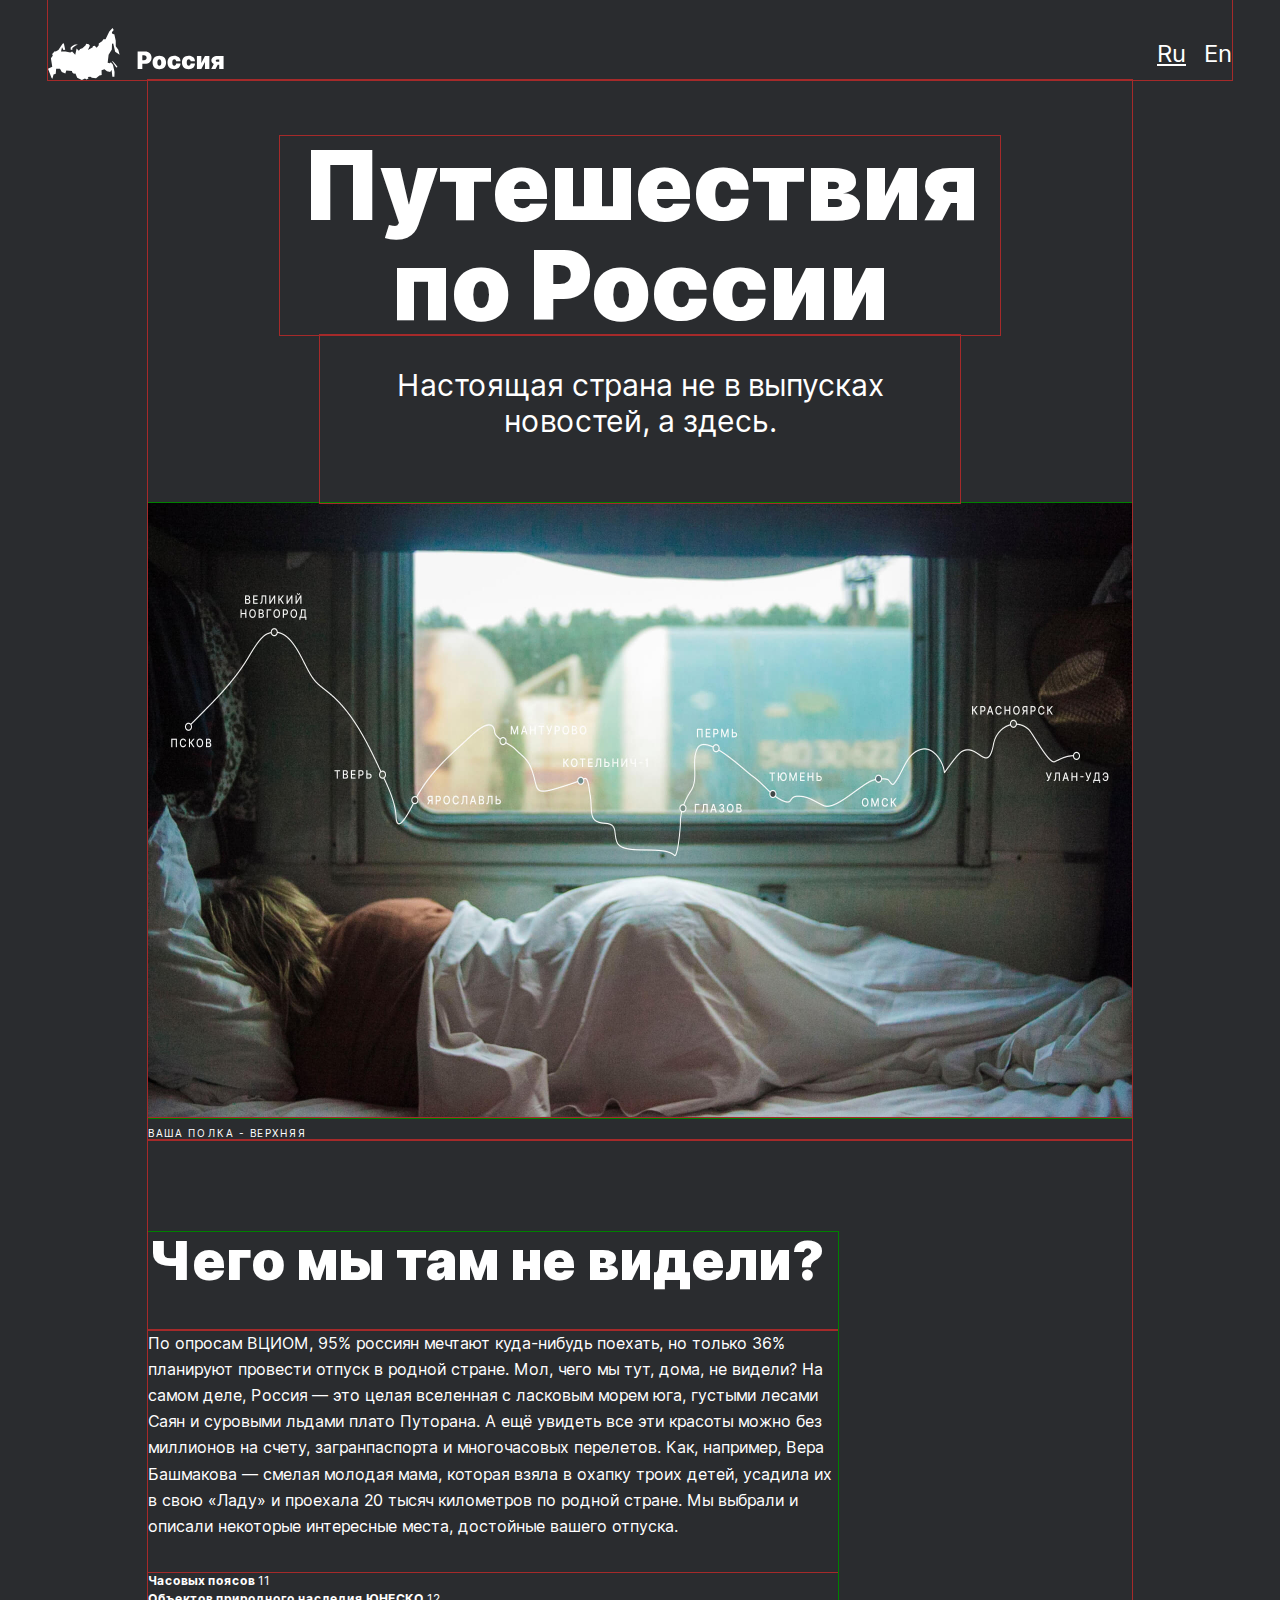
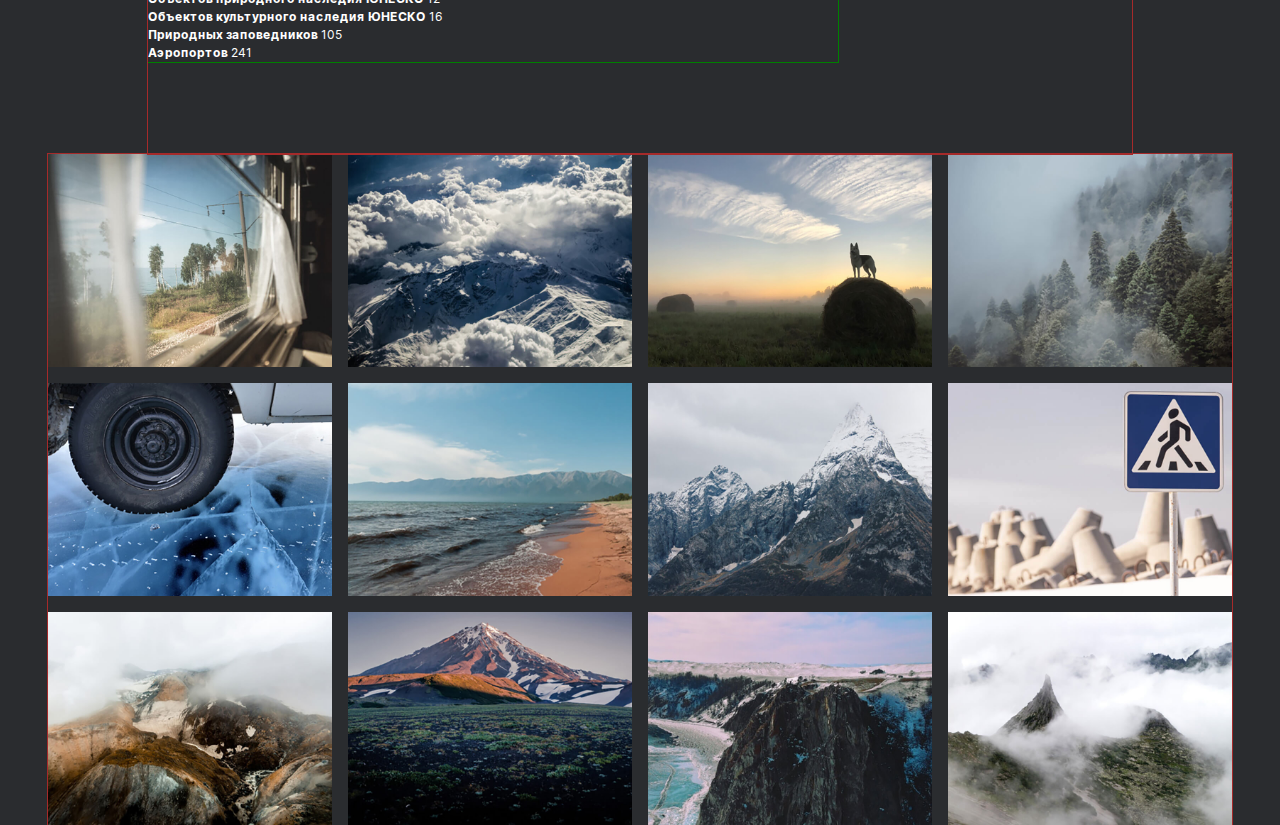
==== index.html @ 8eee9472 "Осталось place, собаки и футер" ====
<!DOCTYPE html>
<html lang="ru">
<head>
  <meta charset="UTF-8">
  <link rel="stylesheet" href="./pages/index.css">
  <meta name="viewport" content="width=device-width, initial-scale=1.0">
  <meta name="description" content="Проект третьего спринта ЯП">
  <meta name="keywords" content="html, css">
  <meta name="author" content="Alexander Bulatov">
  <title>Путешествия по России</title>
</head>
<body>
  <div class="page">

    <header class="header">
      <img src="./images/header-logo.svg" alt="Логотип заголовка в виде контура Российской Федерации" class="header__logo">
      <a href="#" class="header__lang-link">Ru</a>
      <a href="#" class="header__lang-link">En</a>
    </header>

    <main class="content">

      <section class="lead">
        <p class="lead__title">Путешествия по&nbsp;России</p>
        <p class="lead__subtitle">Настоящая&nbsp;страна&nbsp;не&nbsp;в&nbsp;выпусках новостей,&nbsp;а&nbsp;здесь.</p>
        <figure class="lead__figure">
          <img src="./images/lead-polka.jpg" alt="Фотография интерьера нижнего бокового места плацкартного вагона" class="lead__image">
          <figcaption>
            <p class="lead__caption">Ваша полка - верхняя</p>
          </figcaption>
        </figure>
      </section>

      <section class="intro">
        <article class="intro__article">
          <h2 class="intro__article-title">Чего мы там не&nbsp;видели?</h2>
          <p class="intro__article-text">По опросам ВЦИОМ, 95% россиян мечтают куда-нибудь поехать, но только 36% планируют провести отпуск в родной стране. Мол, чего мы тут, дома, не видели? На самом деле, Россия — это целая вселенная с ласковым морем юга, густыми лесами Саян и суровыми льдами плато Путорана. А ещё увидеть все эти красоты можно без миллионов на счету, загранпаспорта и многочасовых перелетов. Как, например, Вера Башмакова — смелая молодая мама, которая взяла в охапку троих детей, усадила их в свою «Ладу» и проехала 20 тысяч километров по родной стране. Мы выбрали и описали некоторые интересные места, достойные вашего отпуска.</p>
          <ul class="intro__list">
            <li class="intro__list-item">Часовых поясов <span class="intro__list-item intro__list-item_number">11</span></li>
            <li class="intro__list-item">Объектов природного наследия ЮНЕСКО <span class="intro__list-item intro__list-item_number">12</span></li>
            <li class="intro__list-item">Объектов культурного наследия ЮНЕСКО <span class="intro__list-item intro__list-item_number">16</span></li>
            <li class="intro__list-item">Природных заповедников <span class="intro__list-item intro__list-item_number">105</span></li>
            <li class="intro__list-item">Аэропортов <span class="intro__list-item intro__list-item_number">241</span></li>
          </ul>
        </article>
      </section>

      <section class="photo-grid">
        <ul class="galery">
          <li class="galery__item"><img src="./images/photo-grid-train.jpg" alt="вид из окна поезда" class="galery__item-img"></li>
          <li class="galery__item"><img src="./images/photo-grid-atharva-tulsi.jpg" alt="гора в облаках" class="galery__item-img"></li>
          <li class="galery__item"><img src="./images/photo-grid-tuman.jpg" alt="волк на стоге сена" class="galery__item-img"></li>
          <li class="galery__item"><img src="./images/photo-grid-sochi.jpg" alt="лесной склон в тумане" class="galery__item-img"></li>
          <li class="galery__item"><img src="./images/photo-grid-arisa.jpg" alt="колесо машины на прозрачном льду" class="galery__item-img"></li>
          <li class="galery__item"><img src="./images/photo-grid-baikal.jpg" alt="песчаная коса и гора вдали" class="galery__item-img"></li>
          <li class="galery__item"><img src="./images/photo-grid-elbrus.jpg" alt="снежные шапки гор" class="galery__item-img"></li>
          <li class="galery__item"><img src="./images/photo-grid-kondratiev.jpg" alt="бетонные усеченные конусы на снегу и знак пешеходного перехода" class="galery__item-img"></li>
          <li class="galery__item"><img src="./images/photo-grid-kamchatka-1.jpg" alt="вид с вертолета на каменистые сопки в тумане" class="galery__item-img"></li>
          <li class="galery__item"><img src="./images/photo-grid-kamchatka-2.jpg" alt="зеленая тундра и гора вдали" class="galery__item-img"></li>
          <li class="galery__item"><img src="./images/photo-grid-baikal-2.jpg" alt="крутое побережье с сопками" class="galery__item-img"></li>
          <li class="galery__item"><img src="./images/photo-grid-ergaki.jpg" alt="шапки гор в тумане" class="galery__item-img"></li>
        </ul>
      </section>


    </main>

    <footer class="footer">


    </footer>

  </div>
</body>
</html>
---- pages/index.css ----
@import url(../vendor/normalize.css);
@import url(../vendor/fonts/fonts.css);

/* @import url(../blocks/page/page.css);
@import url(../blocks/header/header.css);
@import url(../blocks/description/description.css);
@import url(../blocks/footer/footer.css); */

.page {
  background-color: #2A2C2F;
  margin: 0 auto;
  font-family: 'Inter', Arial, sans-serif;
  outline: 1px brown solid;
  /* Defolt for Desctop Res >= 1280*/
  max-width: 1280px;

}

.header {
  margin: 0 auto;
  outline: 1px brown solid;
  display: grid;
  grid-template-columns: 1fr min-content min-content;
  column-gap: 18px;
  /* Defolt for Desctop Res >= 1280*/
  padding-top: 28px;
  width: calc(100% - 48px*2);
  margin: 0 auto;

}

.header__logo {
  width: 176px;
}

.header__lang-link {
  margin: 0;
  padding: 0;
  font-family: 'Inter', Arial, sans-serif;
  color: #fff;
  font-weight: 400;
  align-self: center;
  text-decoration: none;
  opacity: 1;
  transition: opacity, text-shadow 0.3s;
  /* Defolt for Desctop Res >= 1280*/
  font-size: 24px;
  line-height: 1.17;
}

html:lang(ru) .header__lang-link:nth-child(2){
  text-decoration: underline;
}

html:lang(en) .header__lang-link:nth-child(3){
  text-decoration: underline;
}

.header__lang-link:hover {
  text-shadow: 0px 0px 3px#fff;
  opacity: 0.5;
}

.lead {
  margin: 0 auto;
  padding-top: 56px;
  outline: 1px brown solid;
  /* Defolt for Desctop Res >= 1280*/
  width: calc(100% - 148px*2);

}

.lead__title {
  outline: 1px brown solid;
  text-align: center;
  margin: 0 auto;
  font-family: 'Inter', Arial, sans-serif;
  color: #fff;
  font-weight: 900;
  /* Defolt for Desctop Res >= 1280*/
  max-width: 720px;
  font-size: 96px;
  line-height: 1.04;

}

.lead__subtitle {
  outline: 1px brown solid;
  text-align: center;
  margin: 0 auto;
  font-family: 'Inter', Arial, sans-serif;
  color: #fff;
  font-weight: 400;
  /* Defolt for Desctop Res >= 1280*/
  /* max-width: 640px; */
  max-width: 640px;
  font-size: 30px;
  line-height: 1.2;
  padding-top: 32px;
  padding-bottom: 64px;

}
.lead__figure {
  margin: 0;
  padding: 0;
  font-size: 0;
}
.lead__image {
  outline: 1px green solid;
  margin: 0;
  padding: 0;
  max-width: 100%;
  object-fit: cover;
}

.lead__caption{
  outline: 1px brown solid;
  padding-top: 8px;
  font-family: 'Inter', Arial, sans-serif;
  color: #fff;
  font-size: 10px;
  font-weight: 400;
  line-height: 1.4;
  letter-spacing: 1.5px;
  text-transform: uppercase;
/* Defolt for Desctop Res >= 1280*/
  margin: 0;
}

.intro {
  margin: 0 auto;
  outline: 1px brown solid;
  padding-top: 92px;
  padding-bottom: 92px;
  width: calc(100% - 148px*2);
}

.intro__article {
  outline: 1px green solid;
  max-width: 690px;
}

.intro__article-title {
  outline: 1px brown solid;
  margin: 0 auto;
  max-width: 100%;
  font-family: 'Inter', Arial, sans-serif;
  color: #fff;
  font-weight: 900;
  /* Defolt for Desctop Res >= 1280*/
  /* max-width: 640px; */
  font-size: 54px;
  line-height: 1.07;
  padding-bottom: 40px;
}

.intro__article-text {
  outline: 1px brown solid;
  margin: 0 auto;
  max-width: 100%;
  font-family: 'Inter', Arial, sans-serif;
  color: #fff;
  font-weight: 400;
  /* Defolt for Desctop Res >= 1280*/
  /* max-width: 640px; */
  font-size: 16px;
  line-height: 1.63;
  padding-bottom: 33px;

}

.intro__list {
  margin: 0;
  padding: 0;
}

.intro__list-item {
  margin: 0;
  padding: 0;
  list-style-type: none;
  font-family: 'Inter', Arial, sans-serif;
  color: #fff;
  font-weight: 700;
  /* Defolt for Desctop Res >= 1280*/
  font-size: 12px;
  line-height: 1.5;
}

.intro__list-item_number {
  font-weight: 400;
}

.photo-grid {
  outline: 1px brown solid;
  width: calc(100% - 48px*2);
  margin: 0 auto;
}


.galery {
  width: 100%;
  display: grid;
  margin: 0;
  padding: 0;
  list-style-type: none;
  grid-template-columns: repeat(4, 1fr);
  grid-template-rows: repeat(3, 1fr);
  gap: 16px;
}

.galery__item {
  font-size: 0;
  margin: 0;
  padding: 0;
  list-style-type: none;
}


.galery__item-img {
  font-size: 0;
  margin: 0;
  padding: 0;
  list-style-type: none;
  object-fit: cover;
  width: 100%;
}


@media screen and (max-width: 1024px)  {

  .lead {
    width: calc(100% - 48px*2);
  }

  .lead__subtitle {
    padding-top: 32px;
    padding-bottom: 56px;
  }

  .intro {
    width: calc(100% - 48px*2);
  }
  .galery {
    grid-template-columns: repeat(3, 1fr);
    grid-template-rows: repeat(4, 1fr);
    gap: 14px;
  }

}

@media screen and (max-width: 850px) {

  .header {
    width: calc(100% - 24px*2);
  }
  .lead {
    width: calc(100% - 0px*2);
  }
  .lead__caption{
    padding-left: 24px;
  }
  .intro {
    width: calc(100% - 24px*2);
    padding-top: 88px;
    padding-bottom: 88px;
  }
  .intro__article {
    max-width: calc(100% - 0px*2);
  }

  .photo-grid {
    outline: 1px brown solid;
    width: calc(100% - 24px*2);
  }
  .galery {
    grid-template-columns: repeat(2, 1fr);
    grid-template-rows: repeat(6, 1fr);
    gap: 16px;
  }
}

@media screen and (max-width: 767px) {

/* секция lead ----------------------------*/
 .lead__title {
    font-size: 68px;
    max-width: calc(100% - 32px*2);
  }
  .lead__subtitle {
    font-size: 24px;
    max-width: 70%;
  }
}

@media screen and (max-width: 600px) {

  /* секция lead ----------------------------*/
   .lead__title {
      font-size: 44px;
      max-width: 80%;
    }
    .lead__subtitle {
      font-size: 20px;
      max-width: 80%;
    }

  }

@media screen and (max-width: 425px) {
  .header {
    width: calc(100% - 16px*2);
    padding-top: 16px;
  }
  .header__logo {
    width: 142px;
  }
  /* секция lead ----------------------------*/
 .lead__title {
    font-size: 40px;
    line-height: 1.1;
    max-width: 95%;
  }
  .lead__subtitle {
    font-size: 16px;
    line-height: 1.25;
    padding-top: 16px;
    padding-bottom: 40px;
    max-width: 95%;
   }

  .intro {
    width: calc(100% - 16px*2);
    padding-top: 64px;
    padding-bottom: 64px;
  }
  .intro__article-title {
    font-size: 32px;
    line-height: 1.09;
  }
  .intro__article-text {
    padding-bottom: 34px;
  }

  .photo-grid {
    outline: 1px brown solid;
    width: calc(100% - 16px*2);
  }
  .galery {
    grid-template-columns: repeat(1, 1fr);
    grid-template-rows: repeat(12, 1fr);
    gap: 12px;
  }
}

@media screen and (max-width: 320px) {
  /* стили для малого смартфона */
}
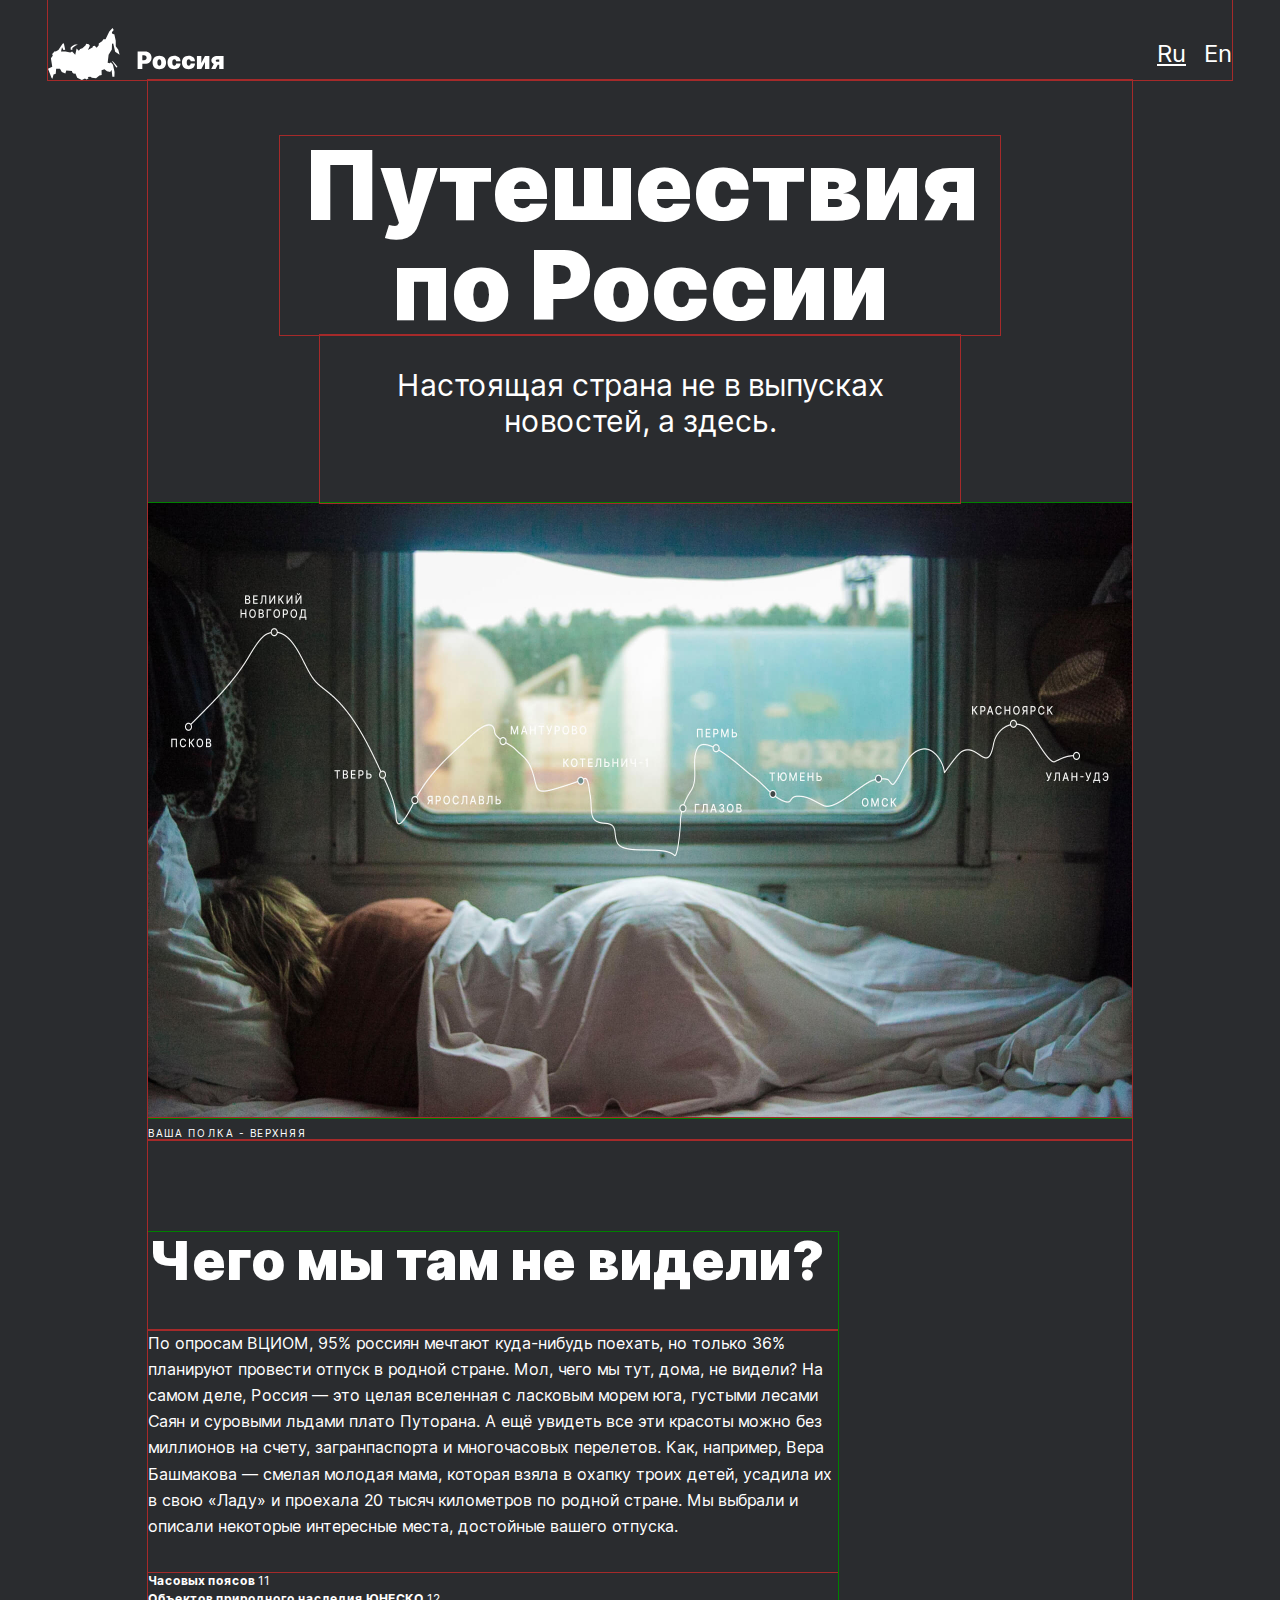
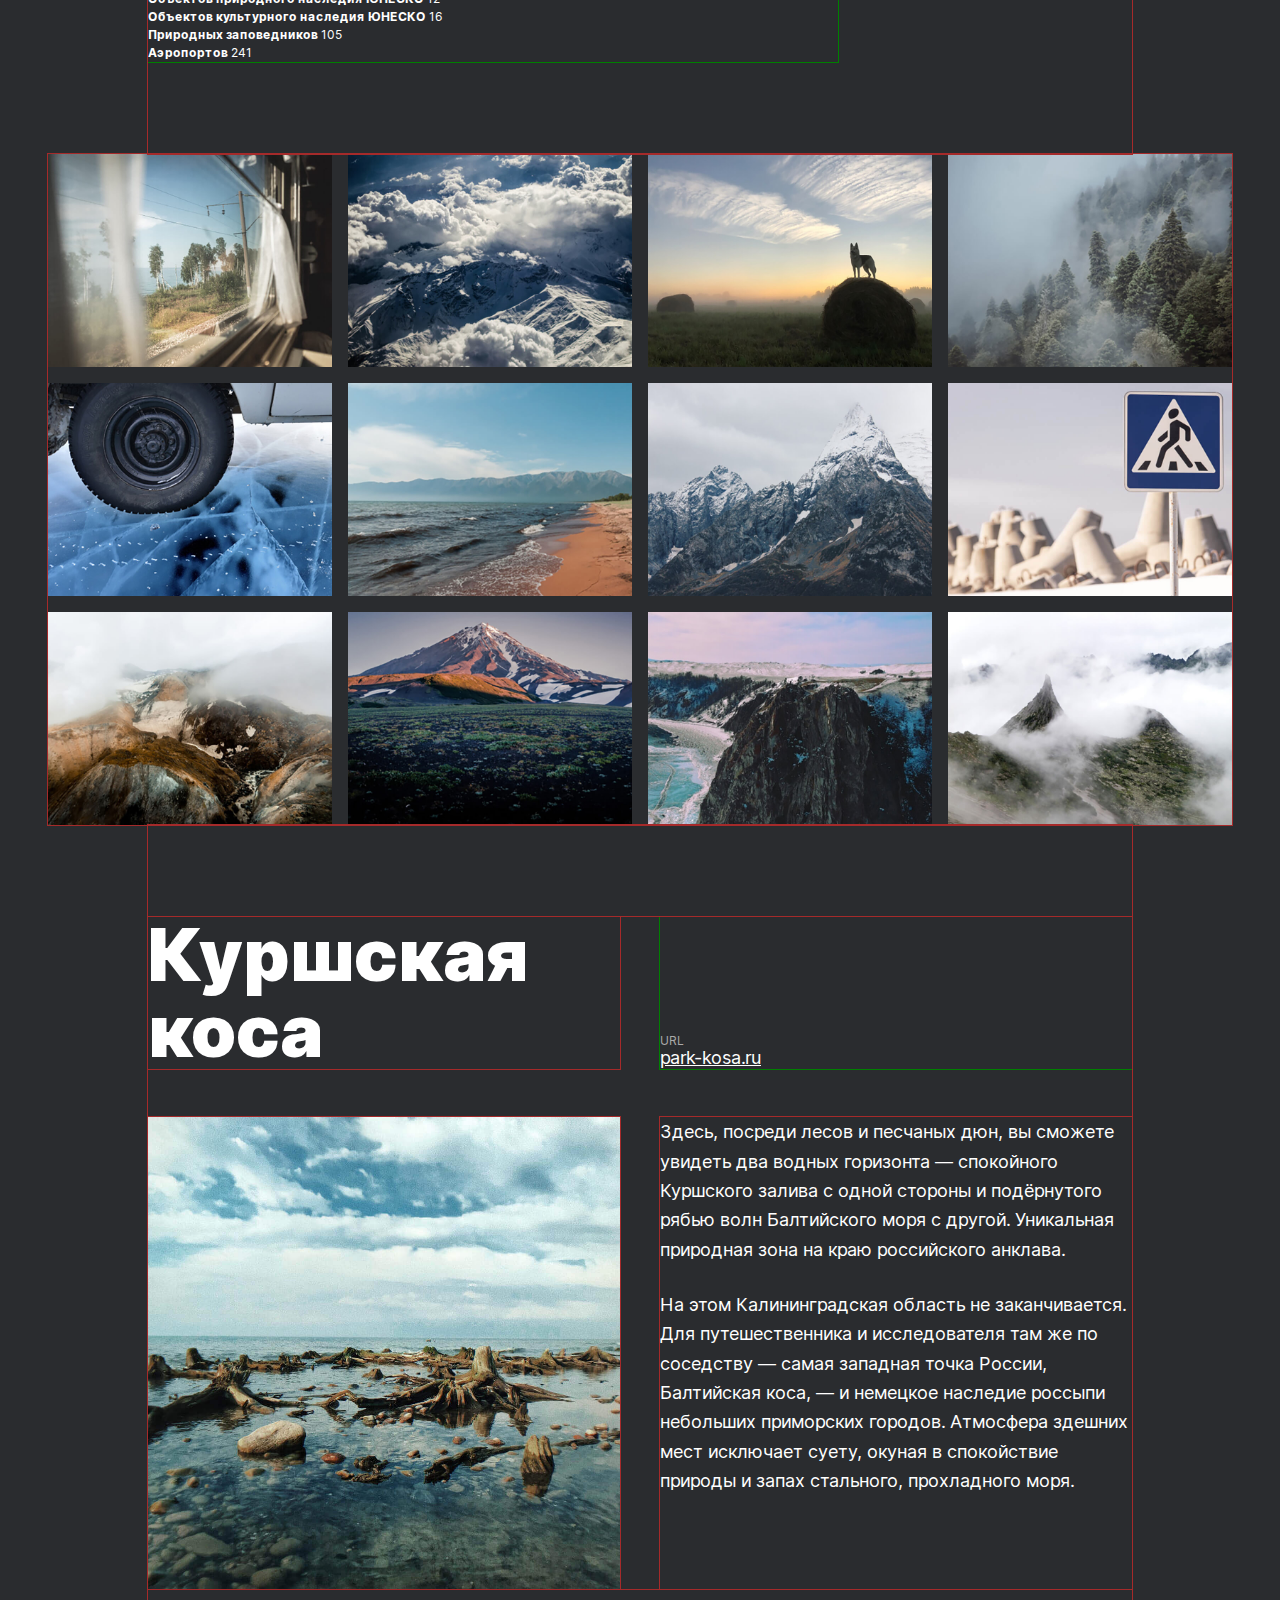
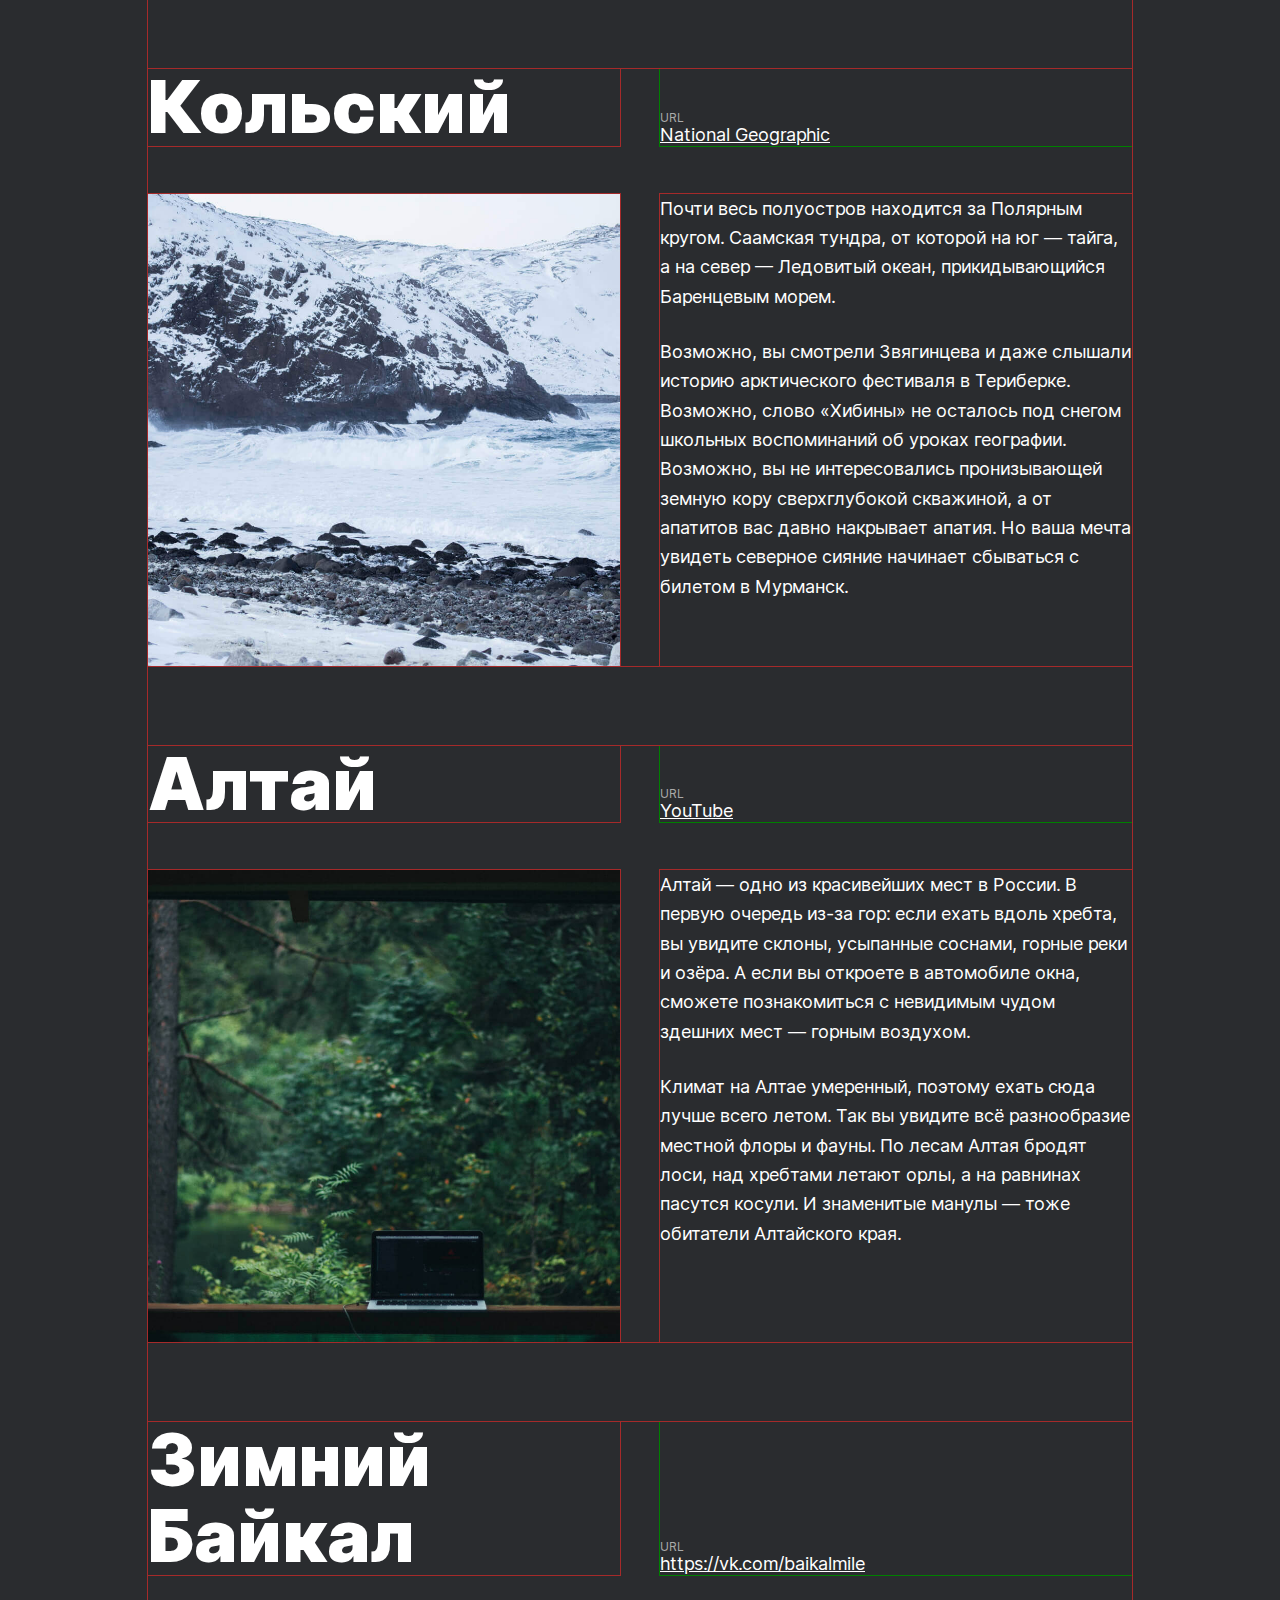
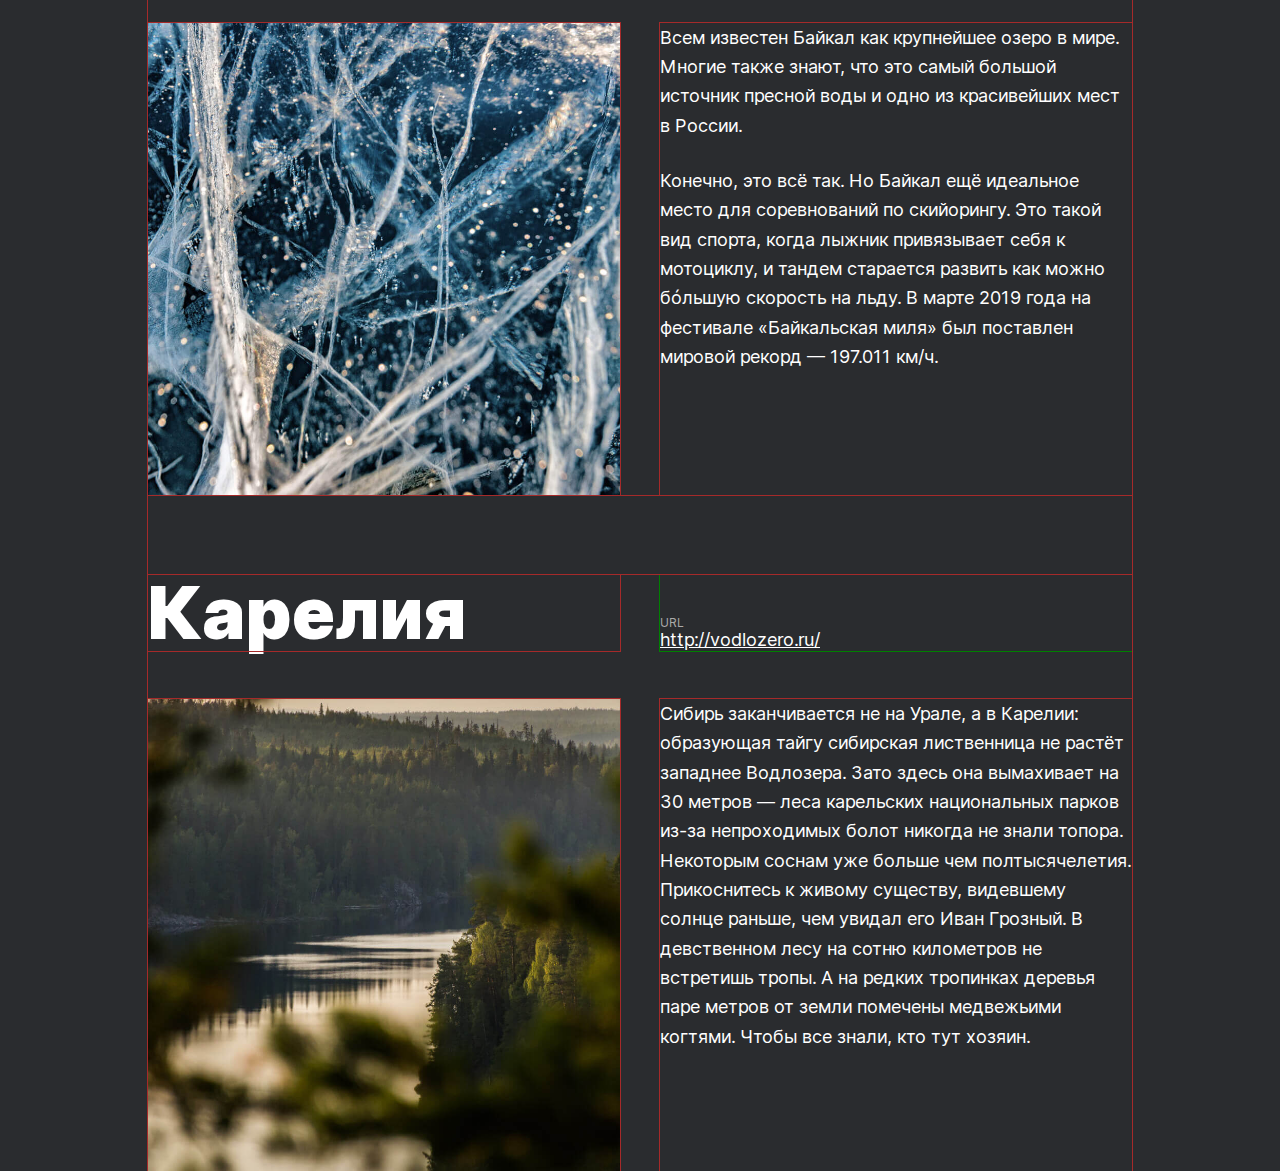
==== commit a5a03ec9: "Сделан блок Place для 1280" ====
--- a/index.html
+++ b/index.html
@@ -62,6 +62,73 @@
         </ul>
       </section>
 
+      <section class="places">
+        <article class="place-grid">
+          <h2 class="place__title">Куршская коса</h2>
+          <div class="place__website">
+            <p class="place__website-url-heading">URL</p>
+            <a href="http://park-kosa.ru" class="place__website-link">park-kosa.ru</a>
+          </div>
+          <img src="./images/place-kosa.jpg" alt="Мелководье морского побережья в облачную погоду" class="place__image">
+          <div class="place__description">
+            <p class="place__paragraph">Здесь, посреди лесов и песчаных дюн, вы сможете увидеть два водных горизонта — спокойного Куршского залива с одной стороны и подёрнутого рябью волн Балтийского моря с другой. Уникальная природная зона на краю российского анклава.</p>
+            <p class="place__paragraph">На этом Калининградская область не заканчивается. Для путешественника и исследователя там же по соседству — самая западная точка России, Балтийская коса, — и немецкое наследие россыпи небольших приморских городов. Атмосфера здешних мест исключает суету, окуная в спокойствие природы и запах стального, прохладного моря.</p>
+          </div>
+        </article>
+        <article class="place-grid">
+          <h2 class="place__title">Кольский</h2>
+          <div class="place__website">
+            <p class="place__website-url-heading">URL</p>
+            <a href="https://yourshot.nationalgeographic.com/photos/?keywords=kolskiy" class="place__website-link">National Geographic</a>
+          </div>
+          <img src="./images/place-kolsky.jpg" alt="Заснеженные сопки" class="place__image">
+          <div class="place__description">
+            <p class="place__paragraph">Почти весь полуостров находится за Полярным кругом. Саамская тундра, от которой на юг — тайга, а на север — Ледовитый океан, прикидывающийся Баренцевым морем.</p>
+            <p class="place__paragraph">Возможно, вы смотрели Звягинцева и даже слышали историю арктического фестиваля в Териберке. Возможно, слово «Хибины» не осталось под снегом школьных воспоминаний об уроках географии. Возможно, вы не интересовались пронизывающей земную кору сверхглубокой скважиной, а от апатитов вас давно накрывает апатия. Но ваша мечта увидеть северное сияние начинает сбываться с билетом в Мурманск.</p>
+          </div>
+        </article>
+        <article class="place-grid">
+          <h2 class="place__title">Алтай</h2>
+          <div class="place__website">
+            <p class="place__website-url-heading">URL</p>
+            <a href="https://www.youtube.com/watch?v=7ZEsoV7kWAQ" class="place__website-link">YouTube</a>
+          </div>
+          <img src="./images/place-altai.jpg" alt="Вид с террасы в зелень смешенного леса" class="place__image">
+          <div class="place__description">
+            <p class="place__paragraph">Алтай — одно из красивейших мест в России. В первую очередь из-за гор: если ехать вдоль хребта, вы увидите склоны, усыпанные соснами, горные реки и озёра. А если вы откроете в автомобиле окна, сможете познакомиться с невидимым чудом здешних мест — горным воздухом.</p>
+            <p class="place__paragraph">Климат на Алтае умеренный, поэтому ехать сюда лучше всего летом. Так вы увидите всё разнообразие местной флоры и фауны. По лесам Алтая бродят лоси, над хребтами летают орлы, а на равнинах пасутся косули. И знаменитые манулы — тоже обитатели Алтайского края.</p>
+          </div>
+        </article>
+        <article class="place-grid">
+          <h2 class="place__title">Зимний Байкал</h2>
+          <div class="place__website">
+            <p class="place__website-url-heading">URL</p>
+            <a href="https://vk.com/baikalmile" class="place__website-link">https://vk.com/baikalmile</a>
+          </div>
+          <img src="./images/place-winter-baikal.jpg" alt="Прозрачный лед озера" class="place__image">
+          <div class="place__description">
+            <p class="place__paragraph">Всем известен Байкал как крупнейшее озеро в мире. Многие также знают, что это самый большой источник пресной воды и одно из красивейших мест в России.</p>
+            <p class="place__paragraph">Конечно, это всё так. Но Байкал ещё идеальное место для соревнований по скийорингу. Это такой вид спорта, когда лыжник привязывает себя к мотоциклу, и тандем старается развить как можно бóльшую скорость на льду. В марте 2019 года на фестивале «Байкальская миля» был поставлен мировой рекорд — 197.011 км/ч.</p>
+          </div>
+        </article>
+        <article class="place-grid">
+          <h2 class="place__title">Карелия</h2>
+          <div class="place__website">
+            <p class="place__website-url-heading">URL</p>
+            <a href="http://vodlozero.ru/" class="place__website-link">http://vodlozero.ru/</a>
+          </div>
+          <img src="./images/place-karelia.jpg" alt="Вид на реку в лесу сквозь ветви деревьев" class="place__image">
+          <div class="place__description">
+            <p class="place__paragraph">Сибирь заканчивается не на Урале, а в Карелии: образующая тайгу сибирская лиственница не растёт западнее Водлозера. Зато здесь она вымахивает на 30 метров — леса карельских национальных парков из-за непроходимых болот никогда не знали топора. Некоторым соснам уже больше чем полтысячелетия. Прикоснитесь к живому существу, видевшему солнце раньше, чем увидал его Иван Грозный. В девственном лесу на сотню километров не встретишь тропы. А на редких тропинках деревья паре метров от земли помечены медвежьими когтями. Чтобы все знали, кто тут хозяин.</p>
+          </div>
+        </article>
+
+
+
+
+
+      </section>
+
 
     </main>
 
--- a/pages/index.css
+++ b/pages/index.css
@@ -204,7 +204,6 @@
   padding: 0;
   list-style-type: none;
   grid-template-columns: repeat(4, 1fr);
-  grid-template-rows: repeat(3, 1fr);
   gap: 16px;
 }
 
@@ -225,6 +224,95 @@
   width: 100%;
 }
 
+.places{
+  display: flex;
+  flex-direction: column;
+  gap: 80px;
+  margin: 0 auto;
+  padding-top: 92px;
+  outline: 1px brown solid;
+  /* Defolt for Desctop Res >= 1280*/
+  width: calc(100% - 148px*2);
+}
+
+.place-grid {
+  outline: 1px brown solid;
+  width: 100%;
+  display: grid;
+  grid-template-columns: 1fr 1fr;
+  grid-template-rows: min-content min-content;
+  grid-template-areas:
+  "place-title place-website"
+  "place-img place-description";
+  column-gap: 40px;
+  row-gap: 48px;
+}
+
+.place__title {
+  outline: 1px brown solid;
+  grid-area: place-title;
+  margin: 0;
+  padding-bottom: 0;
+  font-family: 'Inter', Arial, sans-serif;
+  color: #fff;
+  font-weight: 900;
+  /* Defolt for Desctop Res >= 1280*/
+  font-size: 72px;
+  line-height: 1.06;
+  flex-direction: column;
+  justify-content: end;
+}
+.place__website {
+  outline: 1px green solid;
+  grid-area: place-website;
+  display: flex;
+  flex-direction: column;
+  justify-content: end;
+}
+
+.place__website-url-heading {
+  margin: 0;
+  padding-bottom: 12;
+  font-family: 'Inter', Arial, sans-serif;
+  color: #aaa;
+  font-weight: 400;
+  /* Defolt for Desctop Res >= 1280*/
+  font-size: 12px;
+  line-height: 1.00;
+}
+.place__website-link {
+  margin: 0;
+  padding: 0;
+  font-family: 'Inter', Arial, sans-serif;
+  color: #fff;
+  font-weight: 400;
+  /* Defolt for Desctop Res >= 1280*/
+  font-size: 18px;
+  line-height: 1.22;
+}
+
+.place__description {
+  outline: 1px brown solid;
+  grid-area: place-description;
+}
+
+.place__paragraph {
+  margin: 0;
+  padding: 0 0 26px 0;
+  font-family: 'Inter', Arial, sans-serif;
+  color: #fff;
+  font-weight: 400;
+  /* Defolt for Desctop Res >= 1280*/
+  font-size: 18px;
+  line-height: 1.63;
+}
+
+.place__image {
+  font-size: 0;
+  grid-area: place-img;
+  outline: 1px brown solid;
+  width: 100%;
+}
 
 @media screen and (max-width: 1024px)  {
 
@@ -242,7 +330,6 @@
   }
   .galery {
     grid-template-columns: repeat(3, 1fr);
-    grid-template-rows: repeat(4, 1fr);
     gap: 14px;
   }
 
@@ -274,7 +361,6 @@
   }
   .galery {
     grid-template-columns: repeat(2, 1fr);
-    grid-template-rows: repeat(6, 1fr);
     gap: 16px;
   }
 }
@@ -347,7 +433,6 @@
   }
   .galery {
     grid-template-columns: repeat(1, 1fr);
-    grid-template-rows: repeat(12, 1fr);
     gap: 12px;
   }
 }
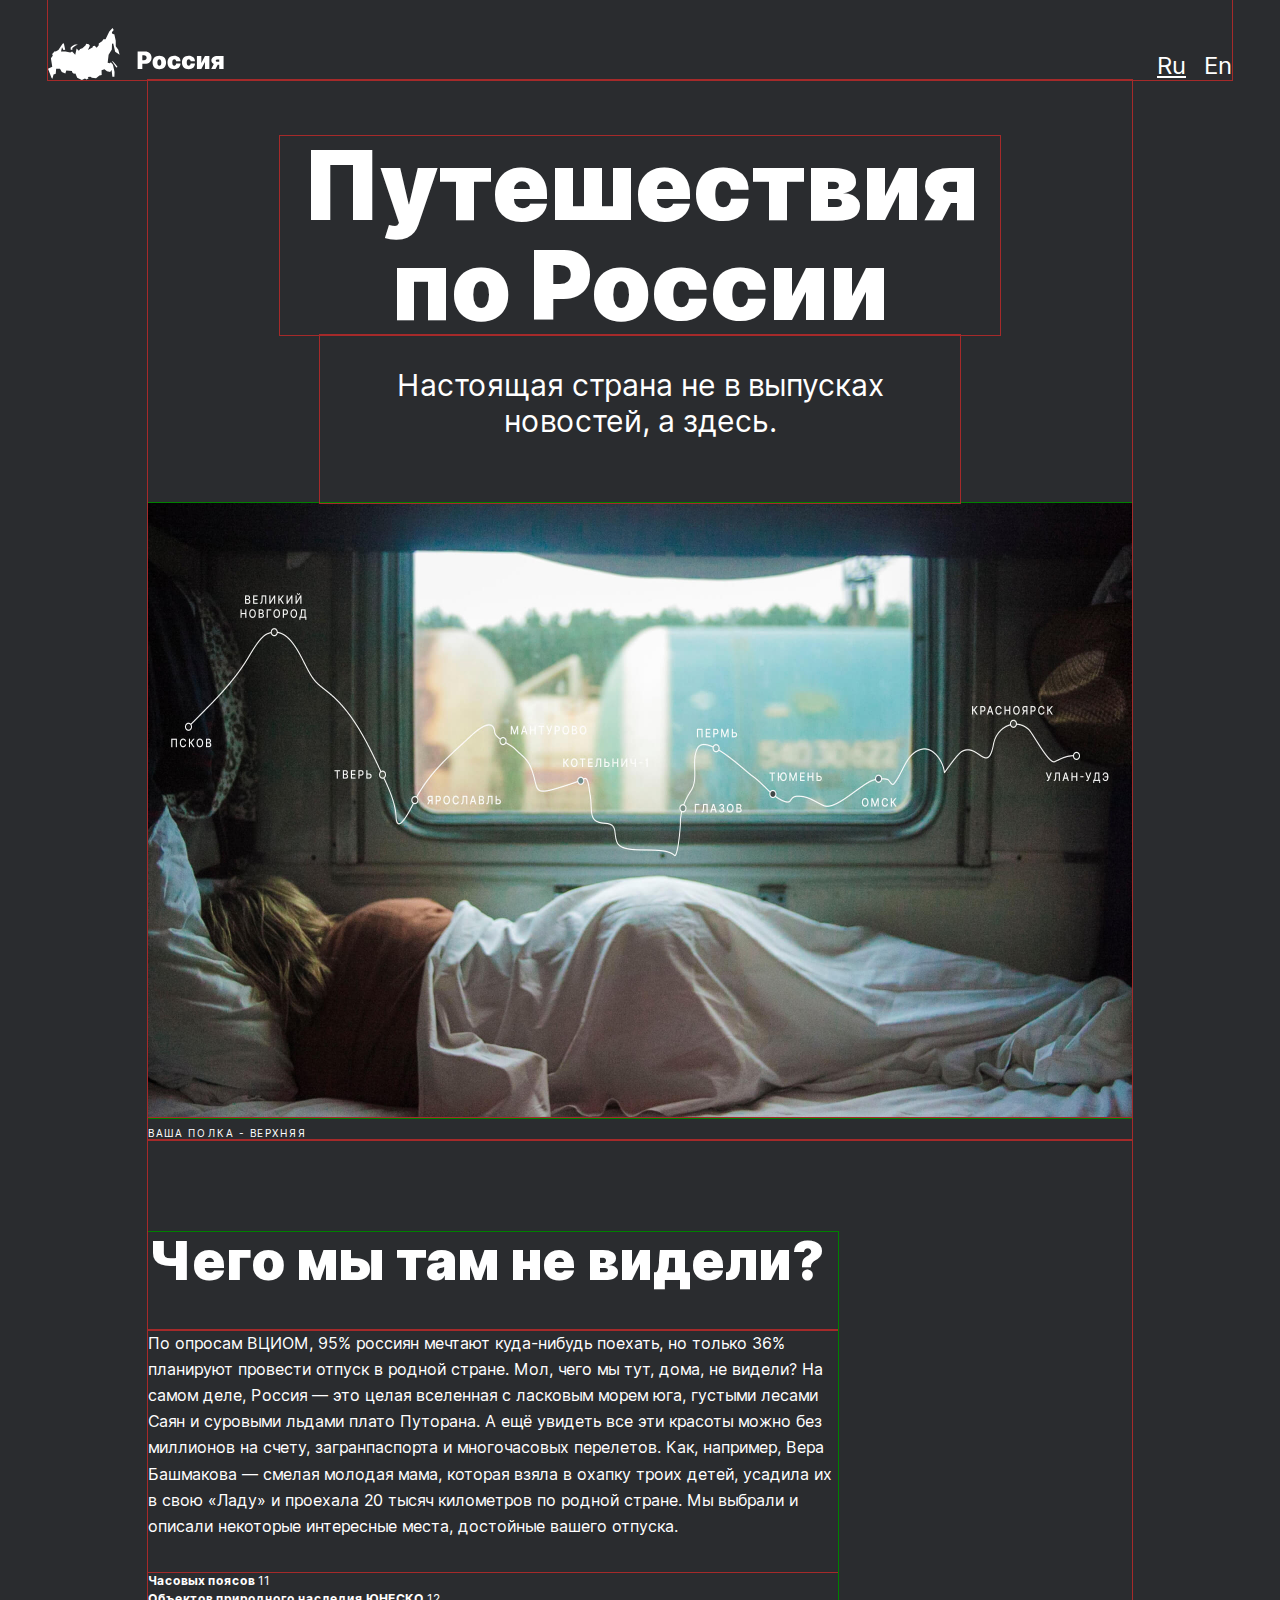
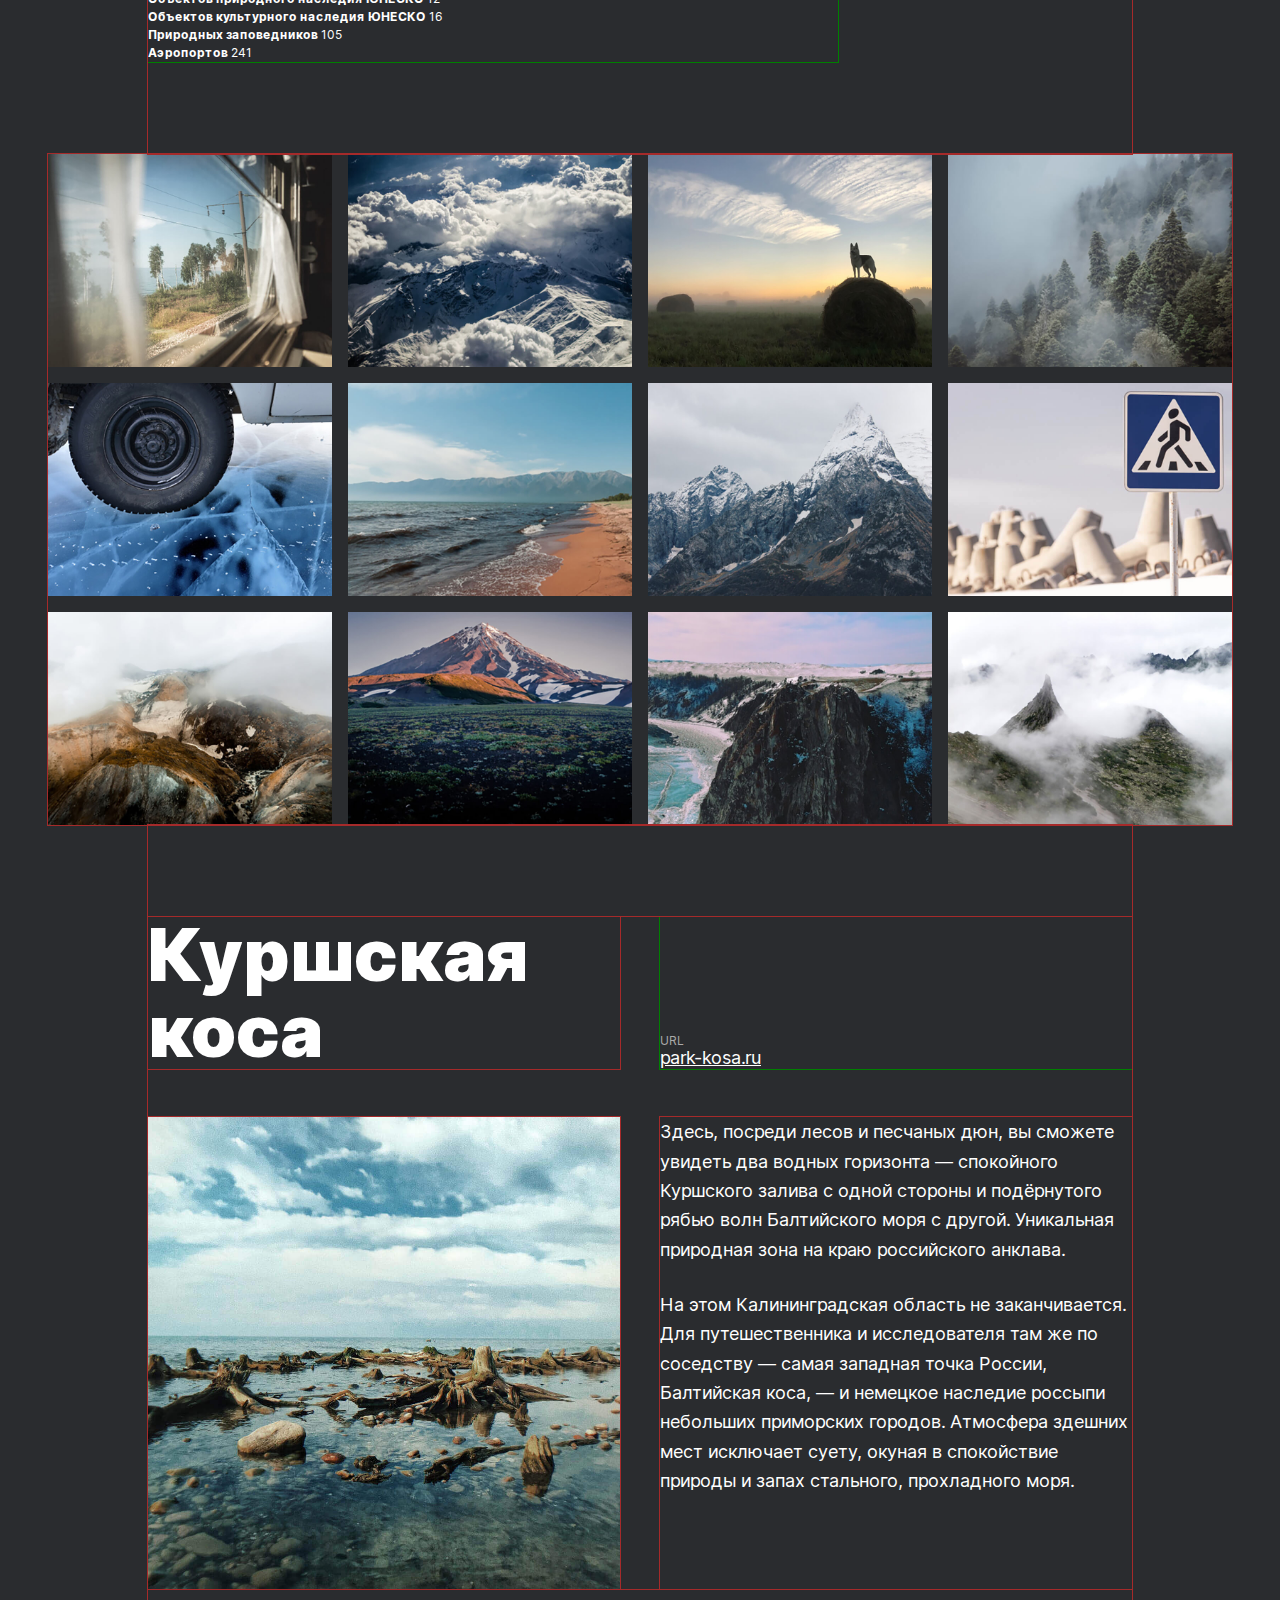
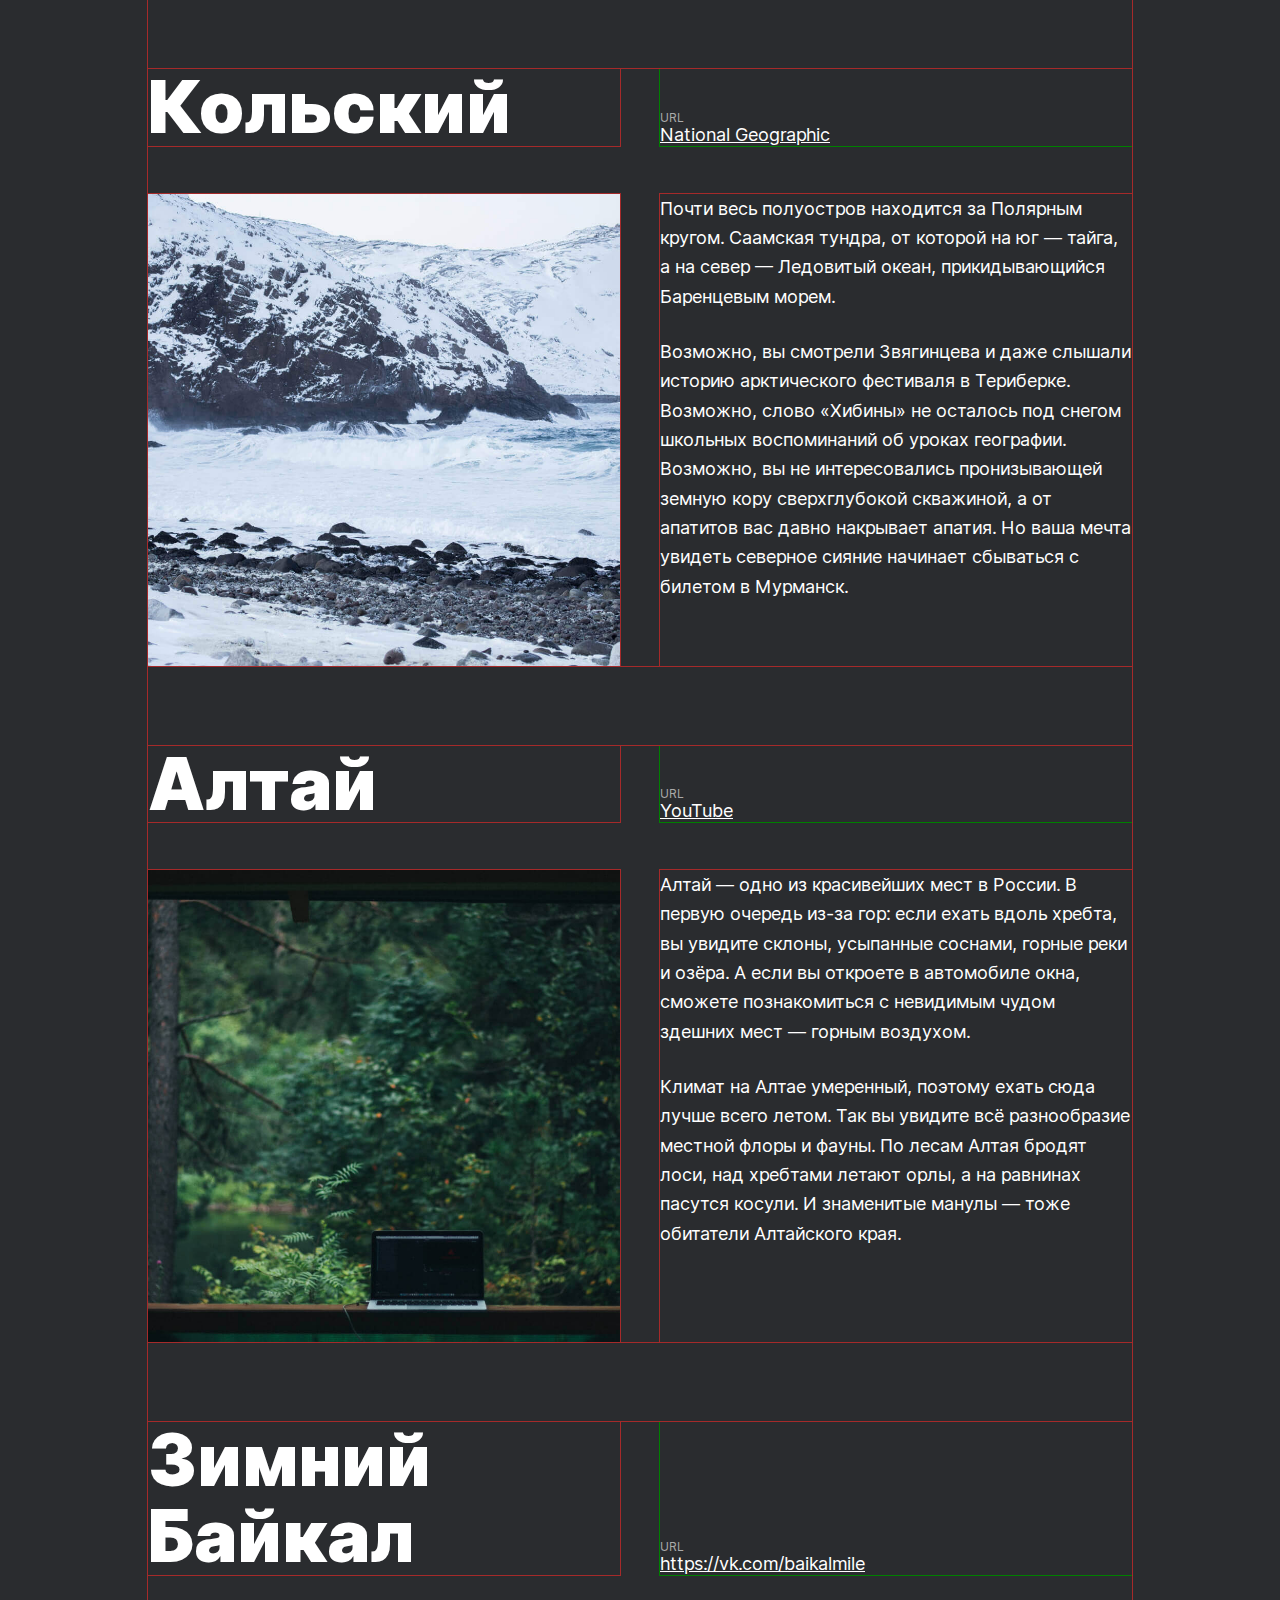
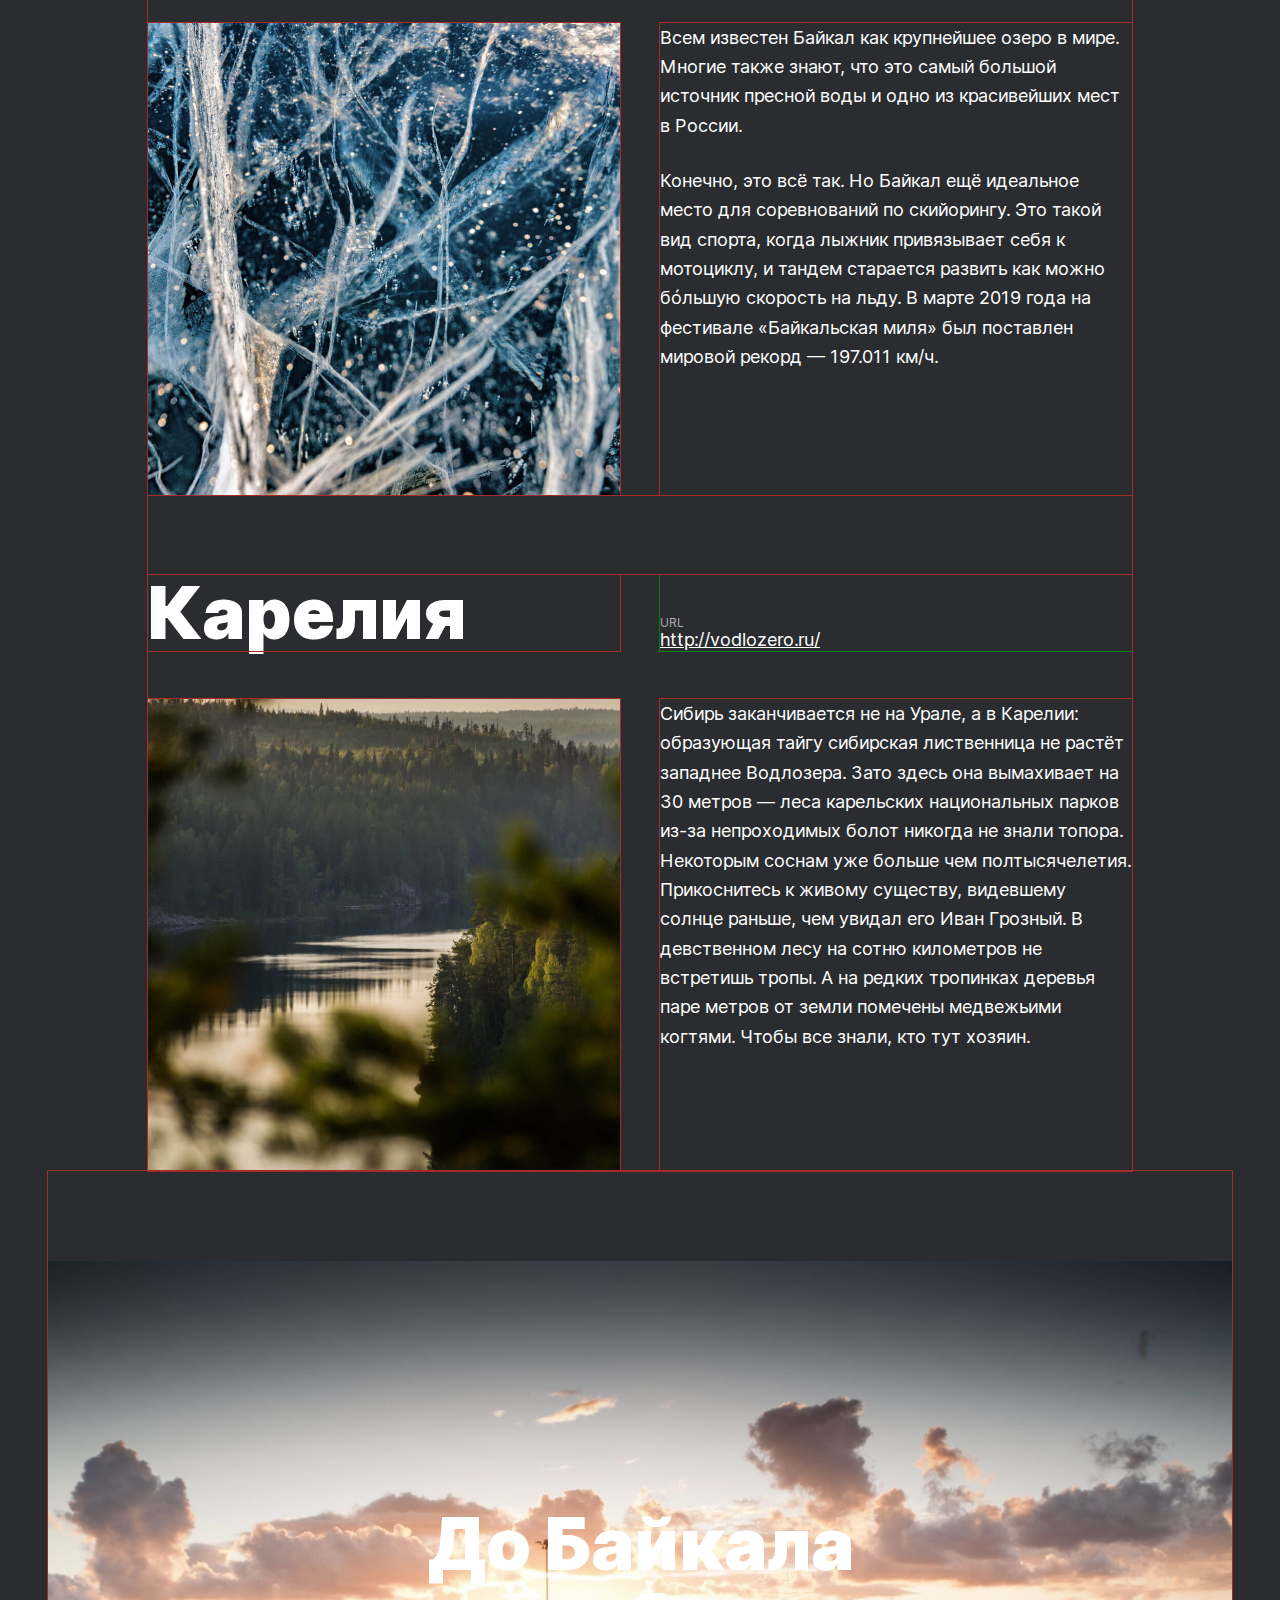
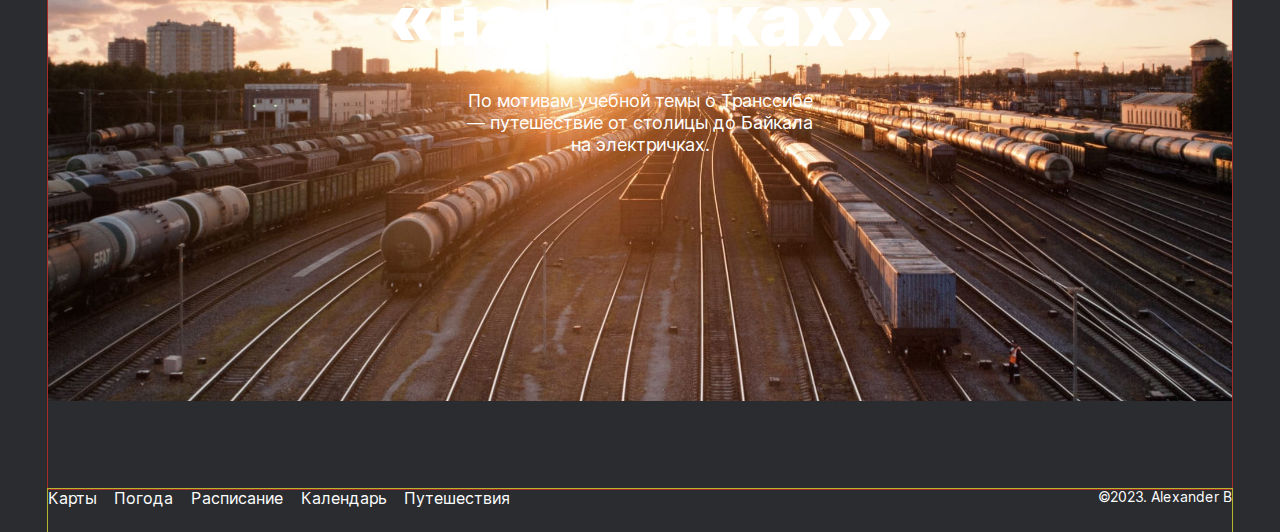
==== commit cb70ae56: "Сделано все для 1280" ====
--- a/index.html
+++ b/index.html
@@ -14,8 +14,10 @@
 
     <header class="header">
       <img src="./images/header-logo.svg" alt="Логотип заголовка в виде контура Российской Федерации" class="header__logo">
-      <a href="#" class="header__lang-link">Ru</a>
-      <a href="#" class="header__lang-link">En</a>
+      <nav class="header__lang-options">
+        <a href="#" class="header__lang-link" target="_blank">Ru</a>
+        <a href="#" class="header__lang-link" target="_blank">En</a>
+      </nav>
     </header>
 
     <main class="content">
@@ -67,7 +69,7 @@
           <h2 class="place__title">Куршская коса</h2>
           <div class="place__website">
             <p class="place__website-url-heading">URL</p>
-            <a href="http://park-kosa.ru" class="place__website-link">park-kosa.ru</a>
+            <a href="http://park-kosa.ru" class="place__website-link" target="_blank">park-kosa.ru</a>
           </div>
           <img src="./images/place-kosa.jpg" alt="Мелководье морского побережья в облачную погоду" class="place__image">
           <div class="place__description">
@@ -79,7 +81,7 @@
           <h2 class="place__title">Кольский</h2>
           <div class="place__website">
             <p class="place__website-url-heading">URL</p>
-            <a href="https://yourshot.nationalgeographic.com/photos/?keywords=kolskiy" class="place__website-link">National Geographic</a>
+            <a href="https://yourshot.nationalgeographic.com/photos/?keywords=kolskiy" class="place__website-link" target="_blank">National Geographic</a>
           </div>
           <img src="./images/place-kolsky.jpg" alt="Заснеженные сопки" class="place__image">
           <div class="place__description">
@@ -91,7 +93,7 @@
           <h2 class="place__title">Алтай</h2>
           <div class="place__website">
             <p class="place__website-url-heading">URL</p>
-            <a href="https://www.youtube.com/watch?v=7ZEsoV7kWAQ" class="place__website-link">YouTube</a>
+            <a href="https://www.youtube.com/watch?v=7ZEsoV7kWAQ" class="place__website-link" target="_blank">YouTube</a>
           </div>
           <img src="./images/place-altai.jpg" alt="Вид с террасы в зелень смешенного леса" class="place__image">
           <div class="place__description">
@@ -103,7 +105,7 @@
           <h2 class="place__title">Зимний Байкал</h2>
           <div class="place__website">
             <p class="place__website-url-heading">URL</p>
-            <a href="https://vk.com/baikalmile" class="place__website-link">https://vk.com/baikalmile</a>
+            <a href="https://vk.com/baikalmile" class="place__website-link" target="_blank">https://vk.com/baikalmile</a>
           </div>
           <img src="./images/place-winter-baikal.jpg" alt="Прозрачный лед озера" class="place__image">
           <div class="place__description">
@@ -115,26 +117,34 @@
           <h2 class="place__title">Карелия</h2>
           <div class="place__website">
             <p class="place__website-url-heading">URL</p>
-            <a href="http://vodlozero.ru/" class="place__website-link">http://vodlozero.ru/</a>
+            <a href="http://vodlozero.ru/" class="place__website-link" target="_blank">http://vodlozero.ru/</a>
           </div>
           <img src="./images/place-karelia.jpg" alt="Вид на реку в лесу сквозь ветви деревьев" class="place__image">
           <div class="place__description">
             <p class="place__paragraph">Сибирь заканчивается не на Урале, а в Карелии: образующая тайгу сибирская лиственница не растёт западнее Водлозера. Зато здесь она вымахивает на 30 метров — леса карельских национальных парков из-за непроходимых болот никогда не знали топора. Некоторым соснам уже больше чем полтысячелетия. Прикоснитесь к живому существу, видевшему солнце раньше, чем увидал его Иван Грозный. В девственном лесу на сотню километров не встретишь тропы. А на редких тропинках деревья паре метров от земли помечены медвежьими когтями. Чтобы все знали, кто тут хозяин.</p>
           </div>
         </article>
-
-
-
-
-
       </section>
 
-
+      <section class="cover">
+        <a href="https://stampsy.com/na-elektrichkakh-do-baikala" class="cover-link" target="_blank">
+          <h2 class="cover__title">До Байкала <q>на собаках</q></h2>
+          <p class="cover__subtitle">По мотивам учебной темы о Транссибе — путешествие от столицы до Байкала на электричках.</p>
+        </a>
+      </section>
     </main>
 
     <footer class="footer">
-
-
+      <nav class="footer-menu">
+        <ul class="footer-menu__items">
+          <li class="footer-menu__item"><a href="https://yandex.ru/maps" class="footer-menu__link" target="_blank">Карты</a></li>
+          <li class="footer-menu__item"><a href="https://yandex.ru/pogoda" class="footer-menu__link" target="_blank">Погода</a></li>
+          <li class="footer-menu__item"><a href="https://rasp.yandex.ru" class="footer-menu__link" target="_blank">Расписание</a></li>
+          <li class="footer-menu__item"><a href="https://calendar.yandex.ru" class="footer-menu__link" target="_blank">Календарь</a></li>
+          <li class="footer-menu__item"><a href="https://travel.yandex.ru" class="footer-menu__link" target="_blank">Путешествия</a></li>
+        </ul>
+      </nav>
+      <p class="footer-copyright">&copy;2023. Alexander B</p>
     </footer>
 
   </div>
--- a/pages/index.css
+++ b/pages/index.css
@@ -19,19 +19,25 @@
 .header {
   margin: 0 auto;
   outline: 1px brown solid;
-  display: grid;
-  grid-template-columns: 1fr min-content min-content;
-  column-gap: 18px;
-  /* Defolt for Desctop Res >= 1280*/
+  display: flex;
+  justify-content: end;
+  flex-wrap: wrap;
   padding-top: 28px;
   width: calc(100% - 48px*2);
   margin: 0 auto;
-
+  justify-content: space-between;
 }
 
 .header__logo {
   width: 176px;
 }
+.header__lang-options {
+  display: flex;
+  align-items: flex-end;
+  gap: 18px;
+  margin: 0;
+  padding: 0;
+}
 
 .header__lang-link {
   margin: 0;
@@ -39,20 +45,18 @@
   font-family: 'Inter', Arial, sans-serif;
   color: #fff;
   font-weight: 400;
-  align-self: center;
   text-decoration: none;
   opacity: 1;
   transition: opacity, text-shadow 0.3s;
-  /* Defolt for Desctop Res >= 1280*/
   font-size: 24px;
   line-height: 1.17;
 }
 
-html:lang(ru) .header__lang-link:nth-child(2){
+html:lang(ru) .header__lang-link:nth-child(1){
   text-decoration: underline;
 }
 
-html:lang(en) .header__lang-link:nth-child(3){
+html:lang(en) .header__lang-link:nth-child(2){
   text-decoration: underline;
 }
 
@@ -195,7 +199,6 @@
   width: calc(100% - 48px*2);
   margin: 0 auto;
 }
-
 
 .galery {
   width: 100%;
@@ -291,6 +294,10 @@
   line-height: 1.22;
 }
 
+.place__website-link:hover {
+  opacity: 0.8;
+}
+
 .place__description {
   outline: 1px brown solid;
   grid-area: place-description;
@@ -313,6 +320,120 @@
   outline: 1px brown solid;
   width: 100%;
 }
+
+.cover {
+  outline: 1px brown solid;
+  width: calc(100% - 48px*2);
+  margin: 0 auto;
+  padding-top: 90px;
+  padding-bottom: 88px;
+}
+.cover-link {
+  display: block;
+  min-height: 740px;
+  display: flex;
+  flex-direction: column;
+  justify-content: center;
+  align-items: center;
+  background-image: url(../images/cover-trains.jpg);
+  background-size: cover;
+  box-sizing: border-box;
+  text-decoration: none;
+  position: relative;
+  z-index: 0;
+  margin: 0;
+  padding: 0;
+}
+
+.cover-link::before {
+  content: "";
+  position: absolute;
+  top: 0;
+  left: 0;
+  width: 100%;
+  height: 100%;
+  z-index: -1;
+  background-color: #2A2C2F;
+  opacity: 0;
+  transition: opacity 200ms ease-in-out;
+}
+.cover-link:hover::before{
+  opacity: 0.3;
+}
+
+
+.cover__title {
+  position: relative;
+  max-width: 560px;
+  margin: 0;
+  padding-bottom: 32px;
+  font-family: 'Inter', Arial, sans-serif;
+  color: #fff;
+  font-weight: 900;
+  text-align: center;
+  /* Defolt for Desctop Res >= 1280*/
+  font-size: 72px;
+  line-height: 1.06;
+  quotes: "\00ab" "\00bb"; /* Кавычки в виде двойных угловых скобок */
+
+}
+.cover__subtitle {
+  position: relative;
+  max-width: 360px;
+  margin: 0;
+  padding: 0;
+  font-family: 'Inter', Arial, sans-serif;
+  color: #fff;
+  font-weight: 400;
+  text-align: center;
+  font-size: 18px;
+  line-height: 1.22;
+}
+
+.footer {
+  outline: 1px rgb(181, 184, 45) solid;
+  width: calc(100% - 48px*2);
+  margin: 0 auto;
+  padding-bottom: 24px;
+  display: flex;
+  justify-content: space-between;
+}
+
+.footer-menu__items {
+  display: flex;
+  gap: 18px;
+  list-style-type: none;
+  margin: 0;
+  padding: 0;
+}
+
+.footer-menu__link {
+  margin: 0;
+  padding: 0;
+  font-family: 'Inter', Arial, sans-serif;
+  color: #fff;
+  font-weight: 400;
+  font-size: 16px;
+  line-height: 1.12;
+  text-decoration: none;
+  transition: opacity 0.5s;
+}
+
+.footer-menu__link:hover {
+  opacity: 0.5;
+}
+
+.footer-copyright {
+  margin: 0;
+  padding: 0;
+  font-family: 'Inter', Arial, sans-serif;
+  color: #fff;
+  font-weight: 400;
+  font-size: 14px;
+  line-height: 1.14;
+  text-decoration: none;
+}
+
 
 @media screen and (max-width: 1024px)  {
 
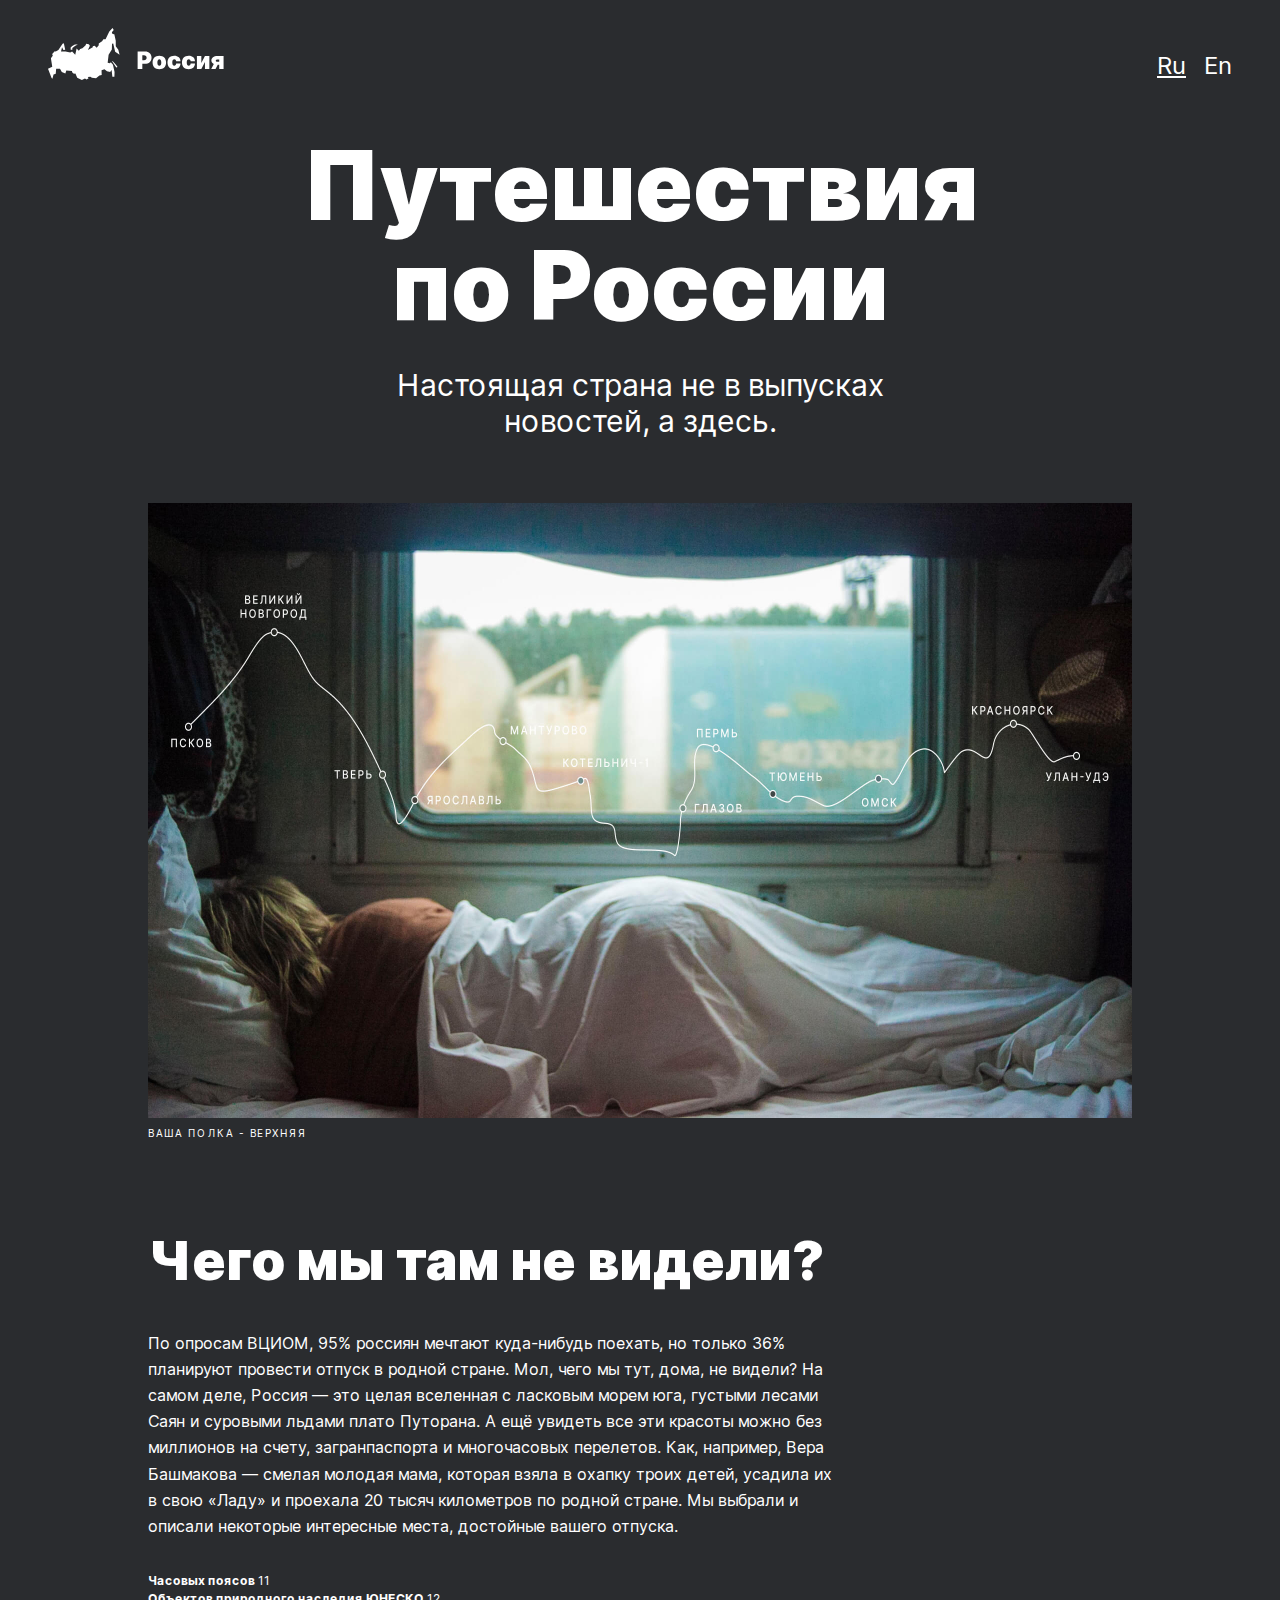
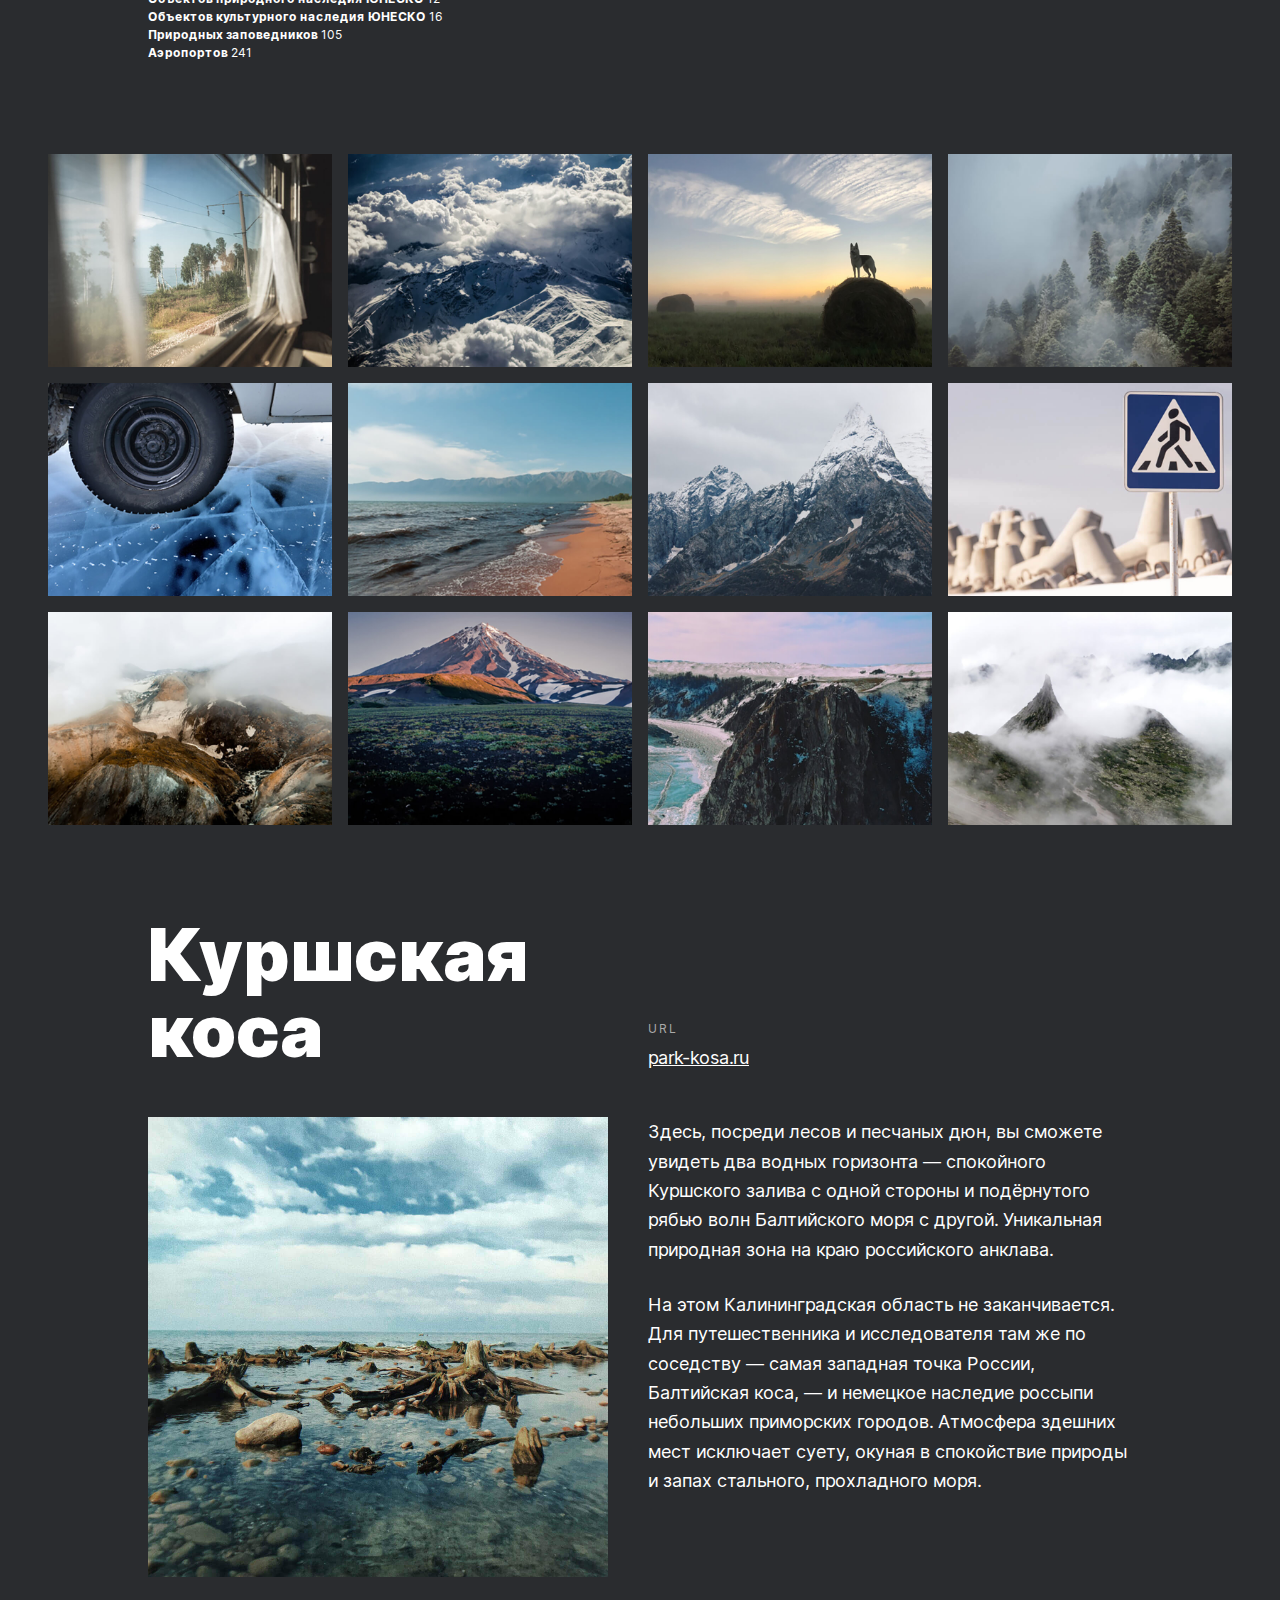
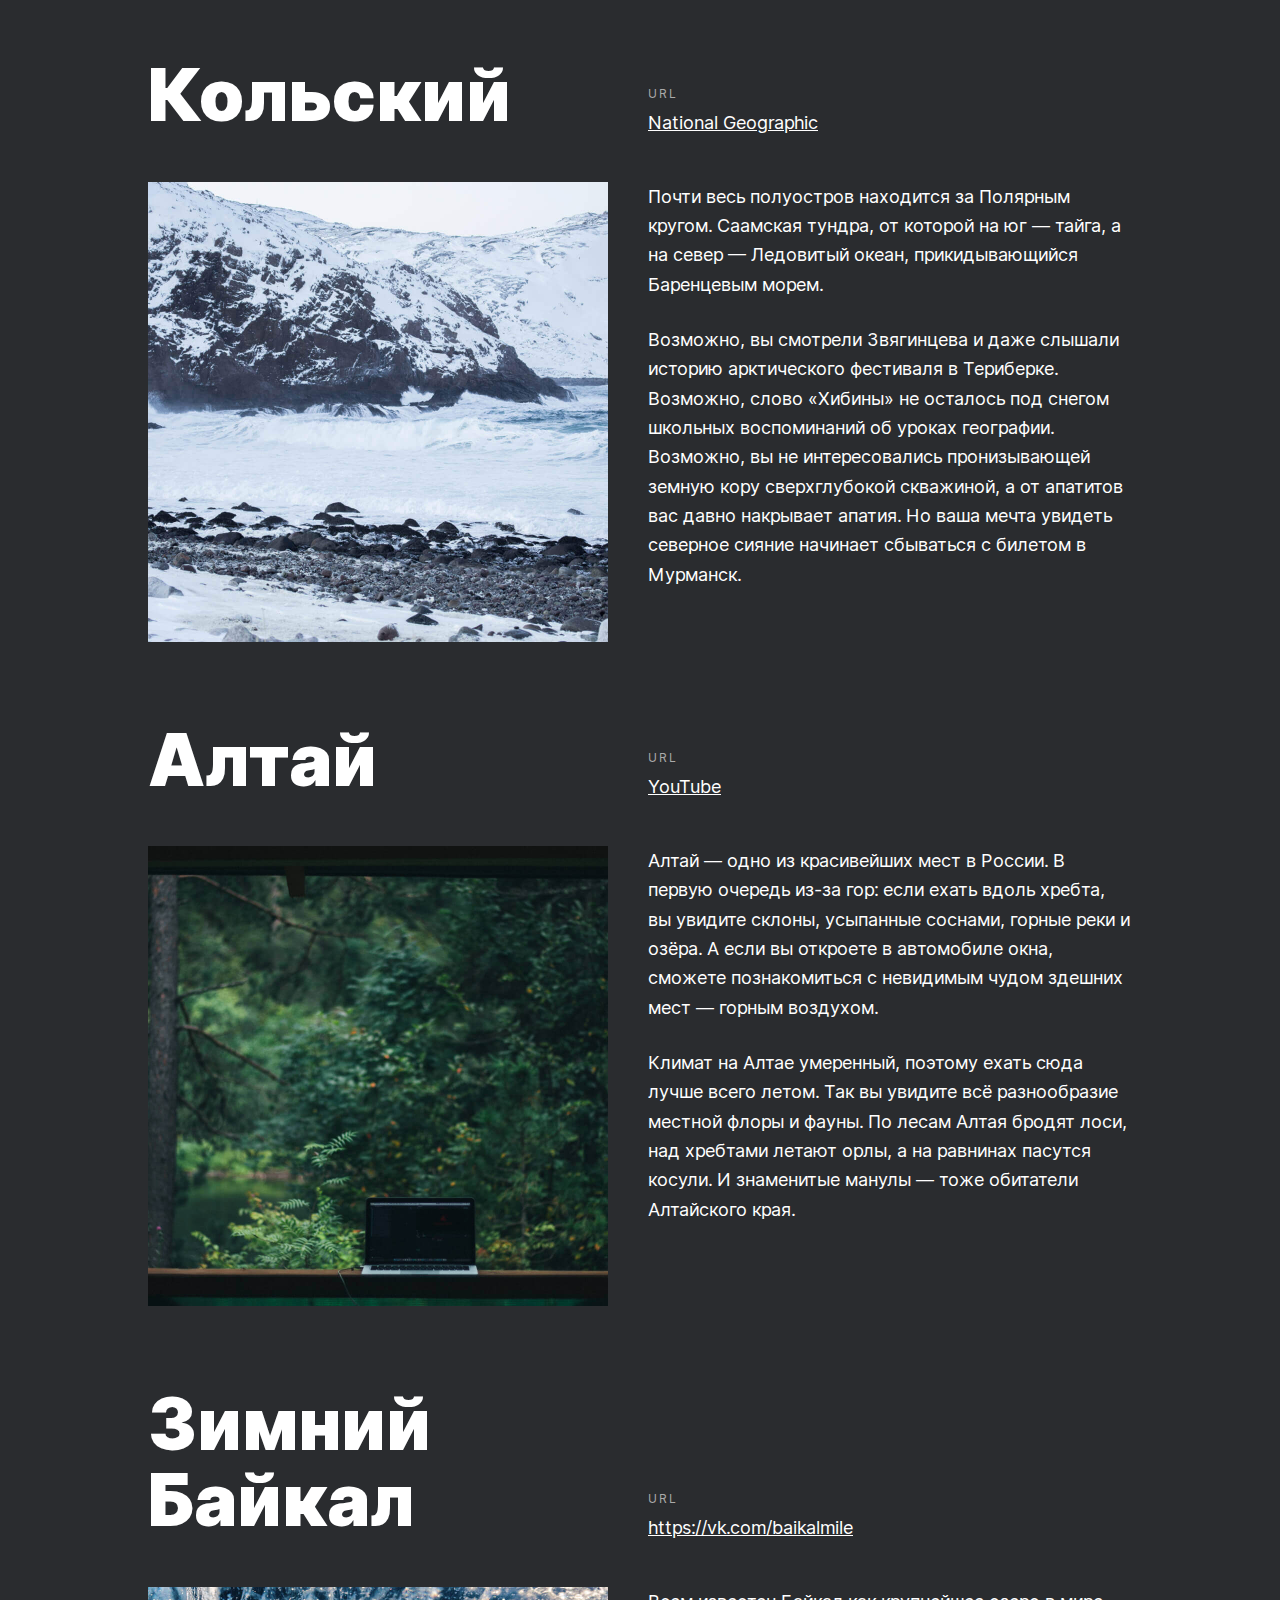
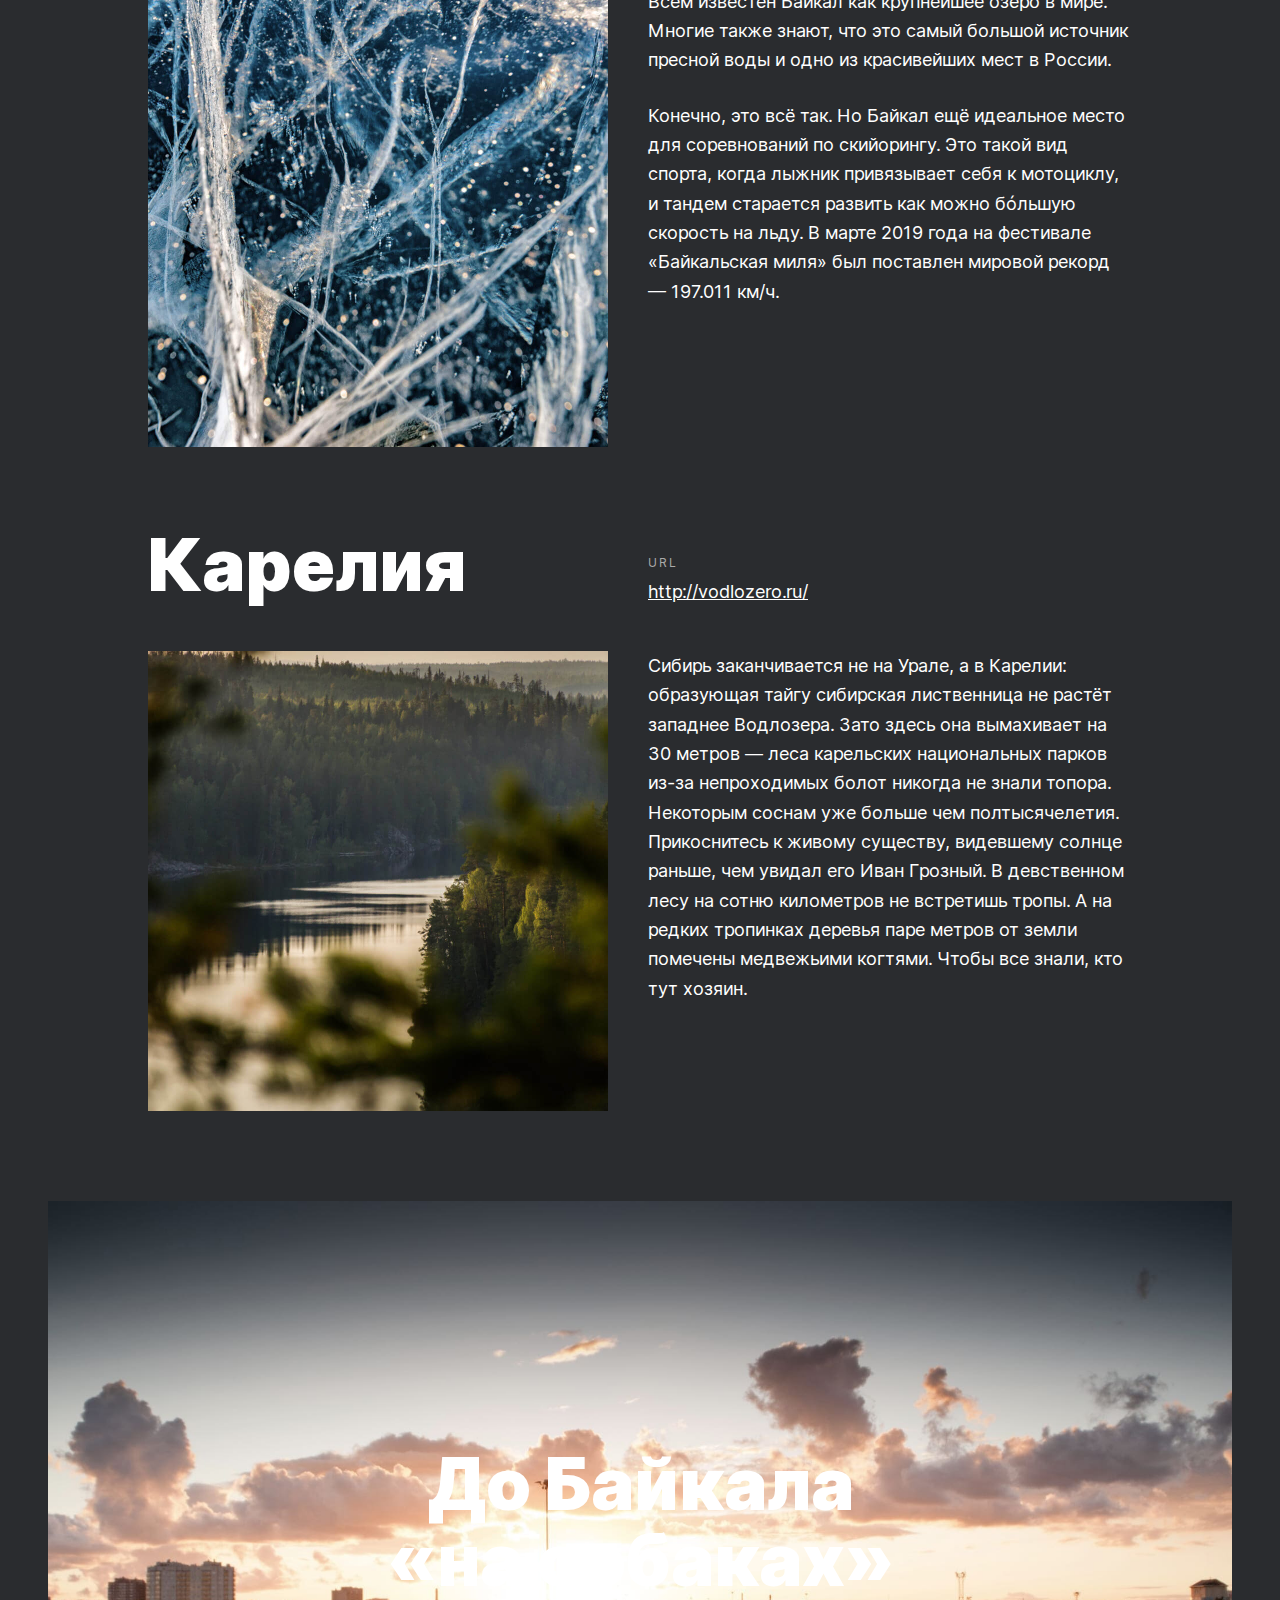
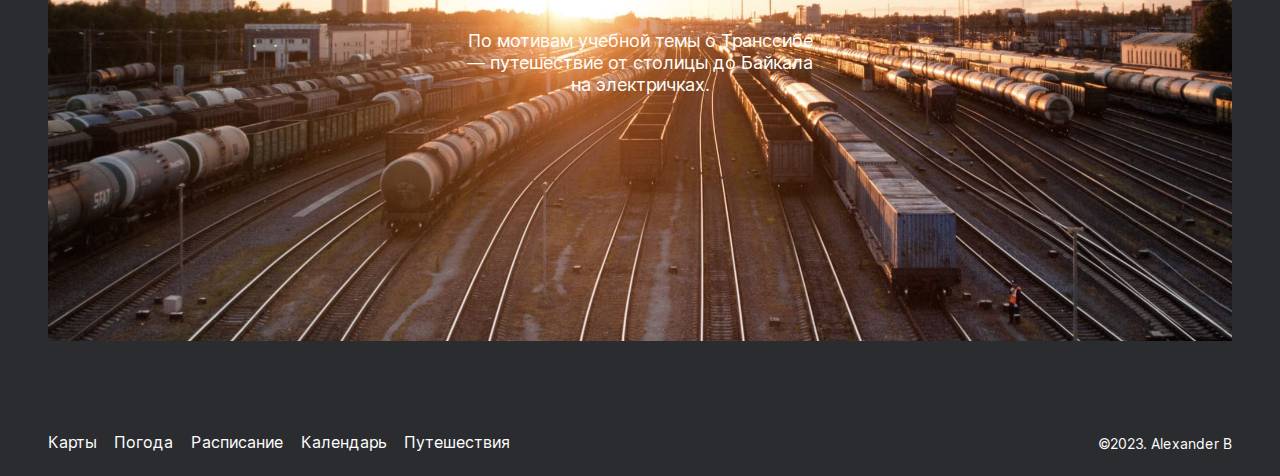
==== commit dd7e2ccf: "All done" ====
--- a/index.html
+++ b/index.html
@@ -12,139 +12,141 @@
 <body>
   <div class="page">
 
-    <header class="header">
-      <img src="./images/header-logo.svg" alt="Логотип заголовка в виде контура Российской Федерации" class="header__logo">
-      <nav class="header__lang-options">
-        <a href="#" class="header__lang-link" target="_blank">Ru</a>
-        <a href="#" class="header__lang-link" target="_blank">En</a>
+    <header class="header-footer header-footer_place_header header-footer_items-direction_header regular-width">
+      <img src="./images/header-logo.svg" alt="Логотип заголовка в виде контура Российской Федерации" class="logo">
+      <nav class="menu">
+        <ul class="menu__items menu__items_items-direction_header clear-ul">
+          <li class="menu__item clear-li"><a href="#" class="menu__link menu__link_place_header menu__link_lang_ru main-text" target="_blank">Ru</a></li>
+          <li class="menu__item clear-li"><a href="#" class="menu__link menu__link_place_header menu__link_lang_en main-text" target="_blank">En</a></li>
+      </ul>
       </nav>
     </header>
 
     <main class="content">
 
       <section class="lead">
-        <p class="lead__title">Путешествия по&nbsp;России</p>
-        <p class="lead__subtitle">Настоящая&nbsp;страна&nbsp;не&nbsp;в&nbsp;выпусках новостей,&nbsp;а&nbsp;здесь.</p>
+        <p class="lead__title main-text">Путешествия по&nbsp;России</p>
+        <p class="lead__subtitle main-text">Настоящая&nbsp;страна&nbsp;не&nbsp;в&nbsp;выпусках новостей,&nbsp;а&nbsp;здесь.</p>
         <figure class="lead__figure">
           <img src="./images/lead-polka.jpg" alt="Фотография интерьера нижнего бокового места плацкартного вагона" class="lead__image">
           <figcaption>
-            <p class="lead__caption">Ваша полка - верхняя</p>
+            <p class="lead__caption main-text">Ваша полка - верхняя</p>
           </figcaption>
         </figure>
       </section>
 
-      <section class="intro">
+      <section class="intro regular-width narrow-content-style">
         <article class="intro__article">
-          <h2 class="intro__article-title">Чего мы там не&nbsp;видели?</h2>
-          <p class="intro__article-text">По опросам ВЦИОМ, 95% россиян мечтают куда-нибудь поехать, но только 36% планируют провести отпуск в родной стране. Мол, чего мы тут, дома, не видели? На самом деле, Россия — это целая вселенная с ласковым морем юга, густыми лесами Саян и суровыми льдами плато Путорана. А ещё увидеть все эти красоты можно без миллионов на счету, загранпаспорта и многочасовых перелетов. Как, например, Вера Башмакова — смелая молодая мама, которая взяла в охапку троих детей, усадила их в свою «Ладу» и проехала 20 тысяч километров по родной стране. Мы выбрали и описали некоторые интересные места, достойные вашего отпуска.</p>
-          <ul class="intro__list">
-            <li class="intro__list-item">Часовых поясов <span class="intro__list-item intro__list-item_number">11</span></li>
-            <li class="intro__list-item">Объектов природного наследия ЮНЕСКО <span class="intro__list-item intro__list-item_number">12</span></li>
-            <li class="intro__list-item">Объектов культурного наследия ЮНЕСКО <span class="intro__list-item intro__list-item_number">16</span></li>
-            <li class="intro__list-item">Природных заповедников <span class="intro__list-item intro__list-item_number">105</span></li>
-            <li class="intro__list-item">Аэропортов <span class="intro__list-item intro__list-item_number">241</span></li>
+          <h2 class="intro__article-title main-text">Чего мы там не&nbsp;видели?</h2>
+          <p class="intro__article-text main-text">По опросам ВЦИОМ, 95% россиян мечтают куда-нибудь поехать, но только 36% планируют провести отпуск в родной стране. Мол, чего мы тут, дома, не видели? На самом деле, Россия — это целая вселенная с ласковым морем юга, густыми лесами Саян и суровыми льдами плато Путорана. А ещё увидеть все эти красоты можно без миллионов на счету, загранпаспорта и многочасовых перелетов. Как, например, Вера Башмакова — смелая молодая мама, которая взяла в охапку троих детей, усадила их в свою «Ладу» и проехала 20 тысяч километров по родной стране. Мы выбрали и описали некоторые интересные места, достойные вашего отпуска.</p>
+          <ul class="intro__list main-text clear-ul">
+            <li class="intro__list-item clear-li">Часовых поясов <span class="intro__list-item intro__list-item_number">11</span></li>
+            <li class="intro__list-item clear-li">Объектов природного наследия ЮНЕСКО <span class="intro__list-item intro__list-item_number">12</span></li>
+            <li class="intro__list-item clear-li">Объектов культурного наследия ЮНЕСКО <span class="intro__list-item intro__list-item_number">16</span></li>
+            <li class="intro__list-item clear-li">Природных заповедников <span class="intro__list-item intro__list-item_number">105</span></li>
+            <li class="intro__list-item clear-li">Аэропортов <span class="intro__list-item intro__list-item_number">241</span></li>
           </ul>
         </article>
       </section>
 
-      <section class="photo-grid">
-        <ul class="galery">
-          <li class="galery__item"><img src="./images/photo-grid-train.jpg" alt="вид из окна поезда" class="galery__item-img"></li>
-          <li class="galery__item"><img src="./images/photo-grid-atharva-tulsi.jpg" alt="гора в облаках" class="galery__item-img"></li>
-          <li class="galery__item"><img src="./images/photo-grid-tuman.jpg" alt="волк на стоге сена" class="galery__item-img"></li>
-          <li class="galery__item"><img src="./images/photo-grid-sochi.jpg" alt="лесной склон в тумане" class="galery__item-img"></li>
-          <li class="galery__item"><img src="./images/photo-grid-arisa.jpg" alt="колесо машины на прозрачном льду" class="galery__item-img"></li>
-          <li class="galery__item"><img src="./images/photo-grid-baikal.jpg" alt="песчаная коса и гора вдали" class="galery__item-img"></li>
-          <li class="galery__item"><img src="./images/photo-grid-elbrus.jpg" alt="снежные шапки гор" class="galery__item-img"></li>
-          <li class="galery__item"><img src="./images/photo-grid-kondratiev.jpg" alt="бетонные усеченные конусы на снегу и знак пешеходного перехода" class="galery__item-img"></li>
-          <li class="galery__item"><img src="./images/photo-grid-kamchatka-1.jpg" alt="вид с вертолета на каменистые сопки в тумане" class="galery__item-img"></li>
-          <li class="galery__item"><img src="./images/photo-grid-kamchatka-2.jpg" alt="зеленая тундра и гора вдали" class="galery__item-img"></li>
-          <li class="galery__item"><img src="./images/photo-grid-baikal-2.jpg" alt="крутое побережье с сопками" class="galery__item-img"></li>
-          <li class="galery__item"><img src="./images/photo-grid-ergaki.jpg" alt="шапки гор в тумане" class="galery__item-img"></li>
+      <section class="photo-grid regular-width">
+        <ul class="galery clear-ul">
+          <li class="galery__item clear-li"><img src="./images/photo-grid-train.jpg" alt="вид из окна поезда" class="galery__item-img"></li>
+          <li class="galery__item clear-li"><img src="./images/photo-grid-atharva-tulsi.jpg" alt="гора в облаках" class="galery__item-img"></li>
+          <li class="galery__item clear-li"><img src="./images/photo-grid-tuman.jpg" alt="волк на стоге сена" class="galery__item-img"></li>
+          <li class="galery__item clear-li"><img src="./images/photo-grid-sochi.jpg" alt="лесной склон в тумане" class="galery__item-img"></li>
+          <li class="galery__item clear-li"><img src="./images/photo-grid-arisa.jpg" alt="колесо машины на прозрачном льду" class="galery__item-img"></li>
+          <li class="galery__item clear-li"><img src="./images/photo-grid-baikal.jpg" alt="песчаная коса и гора вдали" class="galery__item-img"></li>
+          <li class="galery__item clear-li"><img src="./images/photo-grid-elbrus.jpg" alt="снежные шапки гор" class="galery__item-img"></li>
+          <li class="galery__item clear-li"><img src="./images/photo-grid-kondratiev.jpg" alt="бетонные усеченные конусы на снегу и знак пешеходного перехода" class="galery__item-img"></li>
+          <li class="galery__item clear-li"><img src="./images/photo-grid-kamchatka-1.jpg" alt="вид с вертолета на каменистые сопки в тумане" class="galery__item-img"></li>
+          <li class="galery__item clear-li"><img src="./images/photo-grid-kamchatka-2.jpg" alt="зеленая тундра и гора вдали" class="galery__item-img"></li>
+          <li class="galery__item clear-li"><img src="./images/photo-grid-baikal-2.jpg" alt="крутое побережье с сопками" class="galery__item-img"></li>
+          <li class="galery__item clear-li"><img src="./images/photo-grid-ergaki.jpg" alt="шапки гор в тумане" class="galery__item-img"></li>
         </ul>
       </section>
 
       <section class="places">
         <article class="place-grid">
-          <h2 class="place__title">Куршская коса</h2>
-          <div class="place__website">
-            <p class="place__website-url-heading">URL</p>
-            <a href="http://park-kosa.ru" class="place__website-link" target="_blank">park-kosa.ru</a>
+          <h2 class="place-grid__title main-text">Куршская коса</h2>
+          <div class="place-grid__website">
+            <p class="place-grid__website-url-heading main-text">URL</p>
+            <a href="http://park-kosa.ru" class="place-grid__website-link main-text" target="_blank">park-kosa.ru</a>
           </div>
-          <img src="./images/place-kosa.jpg" alt="Мелководье морского побережья в облачную погоду" class="place__image">
-          <div class="place__description">
-            <p class="place__paragraph">Здесь, посреди лесов и песчаных дюн, вы сможете увидеть два водных горизонта — спокойного Куршского залива с одной стороны и подёрнутого рябью волн Балтийского моря с другой. Уникальная природная зона на краю российского анклава.</p>
-            <p class="place__paragraph">На этом Калининградская область не заканчивается. Для путешественника и исследователя там же по соседству — самая западная точка России, Балтийская коса, — и немецкое наследие россыпи небольших приморских городов. Атмосфера здешних мест исключает суету, окуная в спокойствие природы и запах стального, прохладного моря.</p>
+          <img src="./images/place-kosa.jpg" alt="Мелководье морского побережья в облачную погоду" class="place-grid__image">
+          <div class="place-grid__description">
+            <p class="place-grid__paragraph main-text">Здесь, посреди лесов и песчаных дюн, вы сможете увидеть два водных горизонта — спокойного Куршского залива с одной стороны и подёрнутого рябью волн Балтийского моря с другой. Уникальная природная зона на краю российского анклава.</p>
+            <p class="place-grid__paragraph main-text">На этом Калининградская область не заканчивается. Для путешественника и исследователя там же по соседству — самая западная точка России, Балтийская коса, — и немецкое наследие россыпи небольших приморских городов. Атмосфера здешних мест исключает суету, окуная в спокойствие природы и запах стального, прохладного моря.</p>
           </div>
         </article>
         <article class="place-grid">
-          <h2 class="place__title">Кольский</h2>
-          <div class="place__website">
-            <p class="place__website-url-heading">URL</p>
-            <a href="https://yourshot.nationalgeographic.com/photos/?keywords=kolskiy" class="place__website-link" target="_blank">National Geographic</a>
+          <h2 class="place-grid__title main-text">Кольский</h2>
+          <div class="place-grid__website">
+            <p class="place-grid__website-url-heading main-text">URL</p>
+            <a href="https://yourshot.nationalgeographic.com/photos/?keywords=kolskiy" class="place-grid__website-link main-text" target="_blank">National Geographic</a>
           </div>
-          <img src="./images/place-kolsky.jpg" alt="Заснеженные сопки" class="place__image">
-          <div class="place__description">
-            <p class="place__paragraph">Почти весь полуостров находится за Полярным кругом. Саамская тундра, от которой на юг — тайга, а на север — Ледовитый океан, прикидывающийся Баренцевым морем.</p>
-            <p class="place__paragraph">Возможно, вы смотрели Звягинцева и даже слышали историю арктического фестиваля в Териберке. Возможно, слово «Хибины» не осталось под снегом школьных воспоминаний об уроках географии. Возможно, вы не интересовались пронизывающей земную кору сверхглубокой скважиной, а от апатитов вас давно накрывает апатия. Но ваша мечта увидеть северное сияние начинает сбываться с билетом в Мурманск.</p>
+          <img src="./images/place-kolsky.jpg" alt="Заснеженные сопки" class="place-grid__image">
+          <div class="place-grid__description">
+            <p class="place-grid__paragraph main-text">Почти весь полуостров находится за Полярным кругом. Саамская тундра, от которой на юг — тайга, а на север — Ледовитый океан, прикидывающийся Баренцевым морем.</p>
+            <p class="place-grid__paragraph main-text">Возможно, вы смотрели Звягинцева и даже слышали историю арктического фестиваля в Териберке. Возможно, слово «Хибины» не осталось под снегом школьных воспоминаний об уроках географии. Возможно, вы не интересовались пронизывающей земную кору сверхглубокой скважиной, а от апатитов вас давно накрывает апатия. Но ваша мечта увидеть северное сияние начинает сбываться с билетом в Мурманск.</p>
           </div>
         </article>
         <article class="place-grid">
-          <h2 class="place__title">Алтай</h2>
-          <div class="place__website">
-            <p class="place__website-url-heading">URL</p>
-            <a href="https://www.youtube.com/watch?v=7ZEsoV7kWAQ" class="place__website-link" target="_blank">YouTube</a>
+          <h2 class="place-grid__title main-text">Алтай</h2>
+          <div class="place-grid__website">
+            <p class="place-grid__website-url-heading main-text">URL</p>
+            <a href="https://www.youtube.com/watch?v=7ZEsoV7kWAQ" class="place-grid__website-link main-text" target="_blank">YouTube</a>
           </div>
-          <img src="./images/place-altai.jpg" alt="Вид с террасы в зелень смешенного леса" class="place__image">
-          <div class="place__description">
-            <p class="place__paragraph">Алтай — одно из красивейших мест в России. В первую очередь из-за гор: если ехать вдоль хребта, вы увидите склоны, усыпанные соснами, горные реки и озёра. А если вы откроете в автомобиле окна, сможете познакомиться с невидимым чудом здешних мест — горным воздухом.</p>
-            <p class="place__paragraph">Климат на Алтае умеренный, поэтому ехать сюда лучше всего летом. Так вы увидите всё разнообразие местной флоры и фауны. По лесам Алтая бродят лоси, над хребтами летают орлы, а на равнинах пасутся косули. И знаменитые манулы — тоже обитатели Алтайского края.</p>
+          <img src="./images/place-altai.jpg" alt="Вид с террасы в зелень смешенного леса" class="place-grid__image">
+          <div class="place-grid__description">
+            <p class="place-grid__paragraph main-text">Алтай — одно из красивейших мест в России. В первую очередь из-за гор: если ехать вдоль хребта, вы увидите склоны, усыпанные соснами, горные реки и озёра. А если вы откроете в автомобиле окна, сможете познакомиться с невидимым чудом здешних мест — горным воздухом.</p>
+            <p class="place-grid__paragraph main-text">Климат на Алтае умеренный, поэтому ехать сюда лучше всего летом. Так вы увидите всё разнообразие местной флоры и фауны. По лесам Алтая бродят лоси, над хребтами летают орлы, а на равнинах пасутся косули. И знаменитые манулы — тоже обитатели Алтайского края.</p>
           </div>
         </article>
         <article class="place-grid">
-          <h2 class="place__title">Зимний Байкал</h2>
-          <div class="place__website">
-            <p class="place__website-url-heading">URL</p>
-            <a href="https://vk.com/baikalmile" class="place__website-link" target="_blank">https://vk.com/baikalmile</a>
+          <h2 class="place-grid__title main-text">Зимний Байкал</h2>
+          <div class="place-grid__website">
+            <p class="place-grid__website-url-heading main-text">URL</p>
+            <a href="https://vk.com/baikalmile" class="place-grid__website-link main-text" target="_blank">https://vk.com/baikalmile</a>
           </div>
-          <img src="./images/place-winter-baikal.jpg" alt="Прозрачный лед озера" class="place__image">
-          <div class="place__description">
-            <p class="place__paragraph">Всем известен Байкал как крупнейшее озеро в мире. Многие также знают, что это самый большой источник пресной воды и одно из красивейших мест в России.</p>
-            <p class="place__paragraph">Конечно, это всё так. Но Байкал ещё идеальное место для соревнований по скийорингу. Это такой вид спорта, когда лыжник привязывает себя к мотоциклу, и тандем старается развить как можно бóльшую скорость на льду. В марте 2019 года на фестивале «Байкальская миля» был поставлен мировой рекорд — 197.011 км/ч.</p>
+          <img src="./images/place-winter-baikal.jpg" alt="Прозрачный лед озера" class="place-grid__image">
+          <div class="place-grid__description">
+            <p class="place-grid__paragraph main-text">Всем известен Байкал как крупнейшее озеро в мире. Многие также знают, что это самый большой источник пресной воды и одно из красивейших мест в России.</p>
+            <p class="place-grid__paragraph main-text">Конечно, это всё так. Но Байкал ещё идеальное место для соревнований по скийорингу. Это такой вид спорта, когда лыжник привязывает себя к мотоциклу, и тандем старается развить как можно бóльшую скорость на льду. В марте 2019 года на фестивале «Байкальская миля» был поставлен мировой рекорд — 197.011 км/ч.</p>
           </div>
         </article>
         <article class="place-grid">
-          <h2 class="place__title">Карелия</h2>
-          <div class="place__website">
-            <p class="place__website-url-heading">URL</p>
-            <a href="http://vodlozero.ru/" class="place__website-link" target="_blank">http://vodlozero.ru/</a>
+          <h2 class="place-grid__title main-text">Карелия</h2>
+          <div class="place-grid__website">
+            <p class="place-grid__website-url-heading main-text">URL</p>
+            <a href="http://vodlozero.ru/" class="place-grid__website-link main-text" target="_blank">http://vodlozero.ru/</a>
           </div>
-          <img src="./images/place-karelia.jpg" alt="Вид на реку в лесу сквозь ветви деревьев" class="place__image">
-          <div class="place__description">
-            <p class="place__paragraph">Сибирь заканчивается не на Урале, а в Карелии: образующая тайгу сибирская лиственница не растёт западнее Водлозера. Зато здесь она вымахивает на 30 метров — леса карельских национальных парков из-за непроходимых болот никогда не знали топора. Некоторым соснам уже больше чем полтысячелетия. Прикоснитесь к живому существу, видевшему солнце раньше, чем увидал его Иван Грозный. В девственном лесу на сотню километров не встретишь тропы. А на редких тропинках деревья паре метров от земли помечены медвежьими когтями. Чтобы все знали, кто тут хозяин.</p>
+          <img src="./images/place-karelia.jpg" alt="Вид на реку в лесу сквозь ветви деревьев" class="place-grid__image">
+          <div class="place-grid__description">
+            <p class="place-grid__paragraph main-text">Сибирь заканчивается не на Урале, а в Карелии: образующая тайгу сибирская лиственница не растёт западнее Водлозера. Зато здесь она вымахивает на 30 метров — леса карельских национальных парков из-за непроходимых болот никогда не знали топора. Некоторым соснам уже больше чем полтысячелетия. Прикоснитесь к живому существу, видевшему солнце раньше, чем увидал его Иван Грозный. В девственном лесу на сотню километров не встретишь тропы. А на редких тропинках деревья паре метров от земли помечены медвежьими когтями. Чтобы все знали, кто тут хозяин.</p>
           </div>
         </article>
       </section>
 
       <section class="cover">
         <a href="https://stampsy.com/na-elektrichkakh-do-baikala" class="cover-link" target="_blank">
-          <h2 class="cover__title">До Байкала <q>на собаках</q></h2>
-          <p class="cover__subtitle">По мотивам учебной темы о Транссибе — путешествие от столицы до Байкала на электричках.</p>
+          <h2 class="cover__title main-text">До Байкала <q>на&nbsp;собаках</q></h2>
+          <p class="cover__subtitle main-text">По мотивам учебной темы о&nbsp;Транссибе — путешествие от&nbsp;столицы&nbsp;до&nbsp;Байкала на&nbsp;электричках.</p>
         </a>
       </section>
     </main>
 
-    <footer class="footer">
-      <nav class="footer-menu">
-        <ul class="footer-menu__items">
-          <li class="footer-menu__item"><a href="https://yandex.ru/maps" class="footer-menu__link" target="_blank">Карты</a></li>
-          <li class="footer-menu__item"><a href="https://yandex.ru/pogoda" class="footer-menu__link" target="_blank">Погода</a></li>
-          <li class="footer-menu__item"><a href="https://rasp.yandex.ru" class="footer-menu__link" target="_blank">Расписание</a></li>
-          <li class="footer-menu__item"><a href="https://calendar.yandex.ru" class="footer-menu__link" target="_blank">Календарь</a></li>
-          <li class="footer-menu__item"><a href="https://travel.yandex.ru" class="footer-menu__link" target="_blank">Путешествия</a></li>
+    <footer class="header-footer header-footer_place_footer header-footer_items-direction_footer regular-width">
+      <nav class="menu">
+        <ul class="menu__items menu__items_items-direction_footer clear-ul">
+          <li class="menu__item clear-li"><a href="https://yandex.ru/maps" class="menu__link menu__link_place_footer main-text" target="_blank">Карты</a></li>
+          <li class="menu__item clear-li"><a href="https://yandex.ru/pogoda" class="menu__link menu__link_place_footer main-text" target="_blank">Погода</a></li>
+          <li class="menu__item clear-li"><a href="https://rasp.yandex.ru" class="menu__link menu__link_place_footer main-text" target="_blank">Расписание</a></li>
+          <li class="menu__item clear-li"><a href="https://calendar.yandex.ru" class="menu__link menu__link_place_footer main-text" target="_blank">Календарь</a></li>
+          <li class="menu__item clear-li"><a href="https://travel.yandex.ru" class="menu__link menu__link_place_footer main-text" target="_blank">Путешествия</a></li>
         </ul>
       </nav>
-      <p class="footer-copyright">&copy;2023. Alexander B</p>
+      <p class="footer-copyright main-text">&copy;2023. Alexander B</p>
     </footer>
 
   </div>
--- a/pages/index.css
+++ b/pages/index.css
@@ -1,563 +1,52 @@
 @import url(../vendor/normalize.css);
 @import url(../vendor/fonts/fonts.css);
-
-/* @import url(../blocks/page/page.css);
-@import url(../blocks/header/header.css);
-@import url(../blocks/description/description.css);
-@import url(../blocks/footer/footer.css); */
-
-.page {
-  background-color: #2A2C2F;
-  margin: 0 auto;
-  font-family: 'Inter', Arial, sans-serif;
-  outline: 1px brown solid;
-  /* Defolt for Desctop Res >= 1280*/
-  max-width: 1280px;
-
-}
-
-.header {
-  margin: 0 auto;
-  outline: 1px brown solid;
-  display: flex;
-  justify-content: end;
-  flex-wrap: wrap;
-  padding-top: 28px;
-  width: calc(100% - 48px*2);
-  margin: 0 auto;
-  justify-content: space-between;
-}
-
-.header__logo {
-  width: 176px;
-}
-.header__lang-options {
-  display: flex;
-  align-items: flex-end;
-  gap: 18px;
-  margin: 0;
-  padding: 0;
-}
-
-.header__lang-link {
-  margin: 0;
-  padding: 0;
-  font-family: 'Inter', Arial, sans-serif;
-  color: #fff;
-  font-weight: 400;
-  text-decoration: none;
-  opacity: 1;
-  transition: opacity, text-shadow 0.3s;
-  font-size: 24px;
-  line-height: 1.17;
-}
-
-html:lang(ru) .header__lang-link:nth-child(1){
-  text-decoration: underline;
-}
-
-html:lang(en) .header__lang-link:nth-child(2){
-  text-decoration: underline;
-}
-
-.header__lang-link:hover {
-  text-shadow: 0px 0px 3px#fff;
-  opacity: 0.5;
-}
-
-.lead {
-  margin: 0 auto;
-  padding-top: 56px;
-  outline: 1px brown solid;
-  /* Defolt for Desctop Res >= 1280*/
-  width: calc(100% - 148px*2);
-
-}
-
-.lead__title {
-  outline: 1px brown solid;
-  text-align: center;
-  margin: 0 auto;
-  font-family: 'Inter', Arial, sans-serif;
-  color: #fff;
-  font-weight: 900;
-  /* Defolt for Desctop Res >= 1280*/
-  max-width: 720px;
-  font-size: 96px;
-  line-height: 1.04;
-
-}
-
-.lead__subtitle {
-  outline: 1px brown solid;
-  text-align: center;
-  margin: 0 auto;
-  font-family: 'Inter', Arial, sans-serif;
-  color: #fff;
-  font-weight: 400;
-  /* Defolt for Desctop Res >= 1280*/
-  /* max-width: 640px; */
-  max-width: 640px;
-  font-size: 30px;
-  line-height: 1.2;
-  padding-top: 32px;
-  padding-bottom: 64px;
-
-}
-.lead__figure {
-  margin: 0;
-  padding: 0;
-  font-size: 0;
-}
-.lead__image {
-  outline: 1px green solid;
-  margin: 0;
-  padding: 0;
-  max-width: 100%;
-  object-fit: cover;
-}
-
-.lead__caption{
-  outline: 1px brown solid;
-  padding-top: 8px;
-  font-family: 'Inter', Arial, sans-serif;
-  color: #fff;
-  font-size: 10px;
-  font-weight: 400;
-  line-height: 1.4;
-  letter-spacing: 1.5px;
-  text-transform: uppercase;
-/* Defolt for Desctop Res >= 1280*/
-  margin: 0;
-}
-
-.intro {
-  margin: 0 auto;
-  outline: 1px brown solid;
-  padding-top: 92px;
-  padding-bottom: 92px;
-  width: calc(100% - 148px*2);
-}
-
-.intro__article {
-  outline: 1px green solid;
-  max-width: 690px;
-}
-
-.intro__article-title {
-  outline: 1px brown solid;
-  margin: 0 auto;
-  max-width: 100%;
-  font-family: 'Inter', Arial, sans-serif;
-  color: #fff;
-  font-weight: 900;
-  /* Defolt for Desctop Res >= 1280*/
-  /* max-width: 640px; */
-  font-size: 54px;
-  line-height: 1.07;
-  padding-bottom: 40px;
-}
-
-.intro__article-text {
-  outline: 1px brown solid;
-  margin: 0 auto;
-  max-width: 100%;
-  font-family: 'Inter', Arial, sans-serif;
-  color: #fff;
-  font-weight: 400;
-  /* Defolt for Desctop Res >= 1280*/
-  /* max-width: 640px; */
-  font-size: 16px;
-  line-height: 1.63;
-  padding-bottom: 33px;
-
-}
-
-.intro__list {
-  margin: 0;
-  padding: 0;
-}
-
-.intro__list-item {
-  margin: 0;
-  padding: 0;
-  list-style-type: none;
-  font-family: 'Inter', Arial, sans-serif;
-  color: #fff;
-  font-weight: 700;
-  /* Defolt for Desctop Res >= 1280*/
-  font-size: 12px;
-  line-height: 1.5;
-}
-
-.intro__list-item_number {
-  font-weight: 400;
-}
-
-.photo-grid {
-  outline: 1px brown solid;
-  width: calc(100% - 48px*2);
-  margin: 0 auto;
-}
-
-.galery {
-  width: 100%;
-  display: grid;
-  margin: 0;
-  padding: 0;
-  list-style-type: none;
-  grid-template-columns: repeat(4, 1fr);
-  gap: 16px;
-}
-
-.galery__item {
-  font-size: 0;
-  margin: 0;
-  padding: 0;
-  list-style-type: none;
-}
-
-
-.galery__item-img {
-  font-size: 0;
-  margin: 0;
-  padding: 0;
-  list-style-type: none;
-  object-fit: cover;
-  width: 100%;
-}
-
-.places{
-  display: flex;
-  flex-direction: column;
-  gap: 80px;
-  margin: 0 auto;
-  padding-top: 92px;
-  outline: 1px brown solid;
-  /* Defolt for Desctop Res >= 1280*/
-  width: calc(100% - 148px*2);
-}
-
-.place-grid {
-  outline: 1px brown solid;
-  width: 100%;
-  display: grid;
-  grid-template-columns: 1fr 1fr;
-  grid-template-rows: min-content min-content;
-  grid-template-areas:
-  "place-title place-website"
-  "place-img place-description";
-  column-gap: 40px;
-  row-gap: 48px;
-}
-
-.place__title {
-  outline: 1px brown solid;
-  grid-area: place-title;
-  margin: 0;
-  padding-bottom: 0;
-  font-family: 'Inter', Arial, sans-serif;
-  color: #fff;
-  font-weight: 900;
-  /* Defolt for Desctop Res >= 1280*/
-  font-size: 72px;
-  line-height: 1.06;
-  flex-direction: column;
-  justify-content: end;
-}
-.place__website {
-  outline: 1px green solid;
-  grid-area: place-website;
-  display: flex;
-  flex-direction: column;
-  justify-content: end;
-}
-
-.place__website-url-heading {
-  margin: 0;
-  padding-bottom: 12;
-  font-family: 'Inter', Arial, sans-serif;
-  color: #aaa;
-  font-weight: 400;
-  /* Defolt for Desctop Res >= 1280*/
-  font-size: 12px;
-  line-height: 1.00;
-}
-.place__website-link {
-  margin: 0;
-  padding: 0;
-  font-family: 'Inter', Arial, sans-serif;
-  color: #fff;
-  font-weight: 400;
-  /* Defolt for Desctop Res >= 1280*/
-  font-size: 18px;
-  line-height: 1.22;
-}
-
-.place__website-link:hover {
-  opacity: 0.8;
-}
-
-.place__description {
-  outline: 1px brown solid;
-  grid-area: place-description;
-}
-
-.place__paragraph {
-  margin: 0;
-  padding: 0 0 26px 0;
-  font-family: 'Inter', Arial, sans-serif;
-  color: #fff;
-  font-weight: 400;
-  /* Defolt for Desctop Res >= 1280*/
-  font-size: 18px;
-  line-height: 1.63;
-}
-
-.place__image {
-  font-size: 0;
-  grid-area: place-img;
-  outline: 1px brown solid;
-  width: 100%;
-}
-
-.cover {
-  outline: 1px brown solid;
-  width: calc(100% - 48px*2);
-  margin: 0 auto;
-  padding-top: 90px;
-  padding-bottom: 88px;
-}
-.cover-link {
-  display: block;
-  min-height: 740px;
-  display: flex;
-  flex-direction: column;
-  justify-content: center;
-  align-items: center;
-  background-image: url(../images/cover-trains.jpg);
-  background-size: cover;
-  box-sizing: border-box;
-  text-decoration: none;
-  position: relative;
-  z-index: 0;
-  margin: 0;
-  padding: 0;
-}
-
-.cover-link::before {
-  content: "";
-  position: absolute;
-  top: 0;
-  left: 0;
-  width: 100%;
-  height: 100%;
-  z-index: -1;
-  background-color: #2A2C2F;
-  opacity: 0;
-  transition: opacity 200ms ease-in-out;
-}
-.cover-link:hover::before{
-  opacity: 0.3;
-}
-
-
-.cover__title {
-  position: relative;
-  max-width: 560px;
-  margin: 0;
-  padding-bottom: 32px;
-  font-family: 'Inter', Arial, sans-serif;
-  color: #fff;
-  font-weight: 900;
-  text-align: center;
-  /* Defolt for Desctop Res >= 1280*/
-  font-size: 72px;
-  line-height: 1.06;
-  quotes: "\00ab" "\00bb"; /* Кавычки в виде двойных угловых скобок */
-
-}
-.cover__subtitle {
-  position: relative;
-  max-width: 360px;
-  margin: 0;
-  padding: 0;
-  font-family: 'Inter', Arial, sans-serif;
-  color: #fff;
-  font-weight: 400;
-  text-align: center;
-  font-size: 18px;
-  line-height: 1.22;
-}
-
-.footer {
-  outline: 1px rgb(181, 184, 45) solid;
-  width: calc(100% - 48px*2);
-  margin: 0 auto;
-  padding-bottom: 24px;
-  display: flex;
-  justify-content: space-between;
-}
-
-.footer-menu__items {
-  display: flex;
-  gap: 18px;
-  list-style-type: none;
-  margin: 0;
-  padding: 0;
-}
-
-.footer-menu__link {
-  margin: 0;
-  padding: 0;
-  font-family: 'Inter', Arial, sans-serif;
-  color: #fff;
-  font-weight: 400;
-  font-size: 16px;
-  line-height: 1.12;
-  text-decoration: none;
-  transition: opacity 0.5s;
-}
-
-.footer-menu__link:hover {
-  opacity: 0.5;
-}
-
-.footer-copyright {
-  margin: 0;
-  padding: 0;
-  font-family: 'Inter', Arial, sans-serif;
-  color: #fff;
-  font-weight: 400;
-  font-size: 14px;
-  line-height: 1.14;
-  text-decoration: none;
-}
-
-
-@media screen and (max-width: 1024px)  {
-
-  .lead {
-    width: calc(100% - 48px*2);
-  }
-
-  .lead__subtitle {
-    padding-top: 32px;
-    padding-bottom: 56px;
-  }
-
-  .intro {
-    width: calc(100% - 48px*2);
-  }
-  .galery {
-    grid-template-columns: repeat(3, 1fr);
-    gap: 14px;
-  }
-
-}
-
-@media screen and (max-width: 850px) {
-
-  .header {
-    width: calc(100% - 24px*2);
-  }
-  .lead {
-    width: calc(100% - 0px*2);
-  }
-  .lead__caption{
-    padding-left: 24px;
-  }
-  .intro {
-    width: calc(100% - 24px*2);
-    padding-top: 88px;
-    padding-bottom: 88px;
-  }
-  .intro__article {
-    max-width: calc(100% - 0px*2);
-  }
-
-  .photo-grid {
-    outline: 1px brown solid;
-    width: calc(100% - 24px*2);
-  }
-  .galery {
-    grid-template-columns: repeat(2, 1fr);
-    gap: 16px;
-  }
-}
-
-@media screen and (max-width: 767px) {
-
-/* секция lead ----------------------------*/
- .lead__title {
-    font-size: 68px;
-    max-width: calc(100% - 32px*2);
-  }
-  .lead__subtitle {
-    font-size: 24px;
-    max-width: 70%;
-  }
-}
-
-@media screen and (max-width: 600px) {
-
-  /* секция lead ----------------------------*/
-   .lead__title {
-      font-size: 44px;
-      max-width: 80%;
-    }
-    .lead__subtitle {
-      font-size: 20px;
-      max-width: 80%;
-    }
-
-  }
-
-@media screen and (max-width: 425px) {
-  .header {
-    width: calc(100% - 16px*2);
-    padding-top: 16px;
-  }
-  .header__logo {
-    width: 142px;
-  }
-  /* секция lead ----------------------------*/
- .lead__title {
-    font-size: 40px;
-    line-height: 1.1;
-    max-width: 95%;
-  }
-  .lead__subtitle {
-    font-size: 16px;
-    line-height: 1.25;
-    padding-top: 16px;
-    padding-bottom: 40px;
-    max-width: 95%;
-   }
-
-  .intro {
-    width: calc(100% - 16px*2);
-    padding-top: 64px;
-    padding-bottom: 64px;
-  }
-  .intro__article-title {
-    font-size: 32px;
-    line-height: 1.09;
-  }
-  .intro__article-text {
-    padding-bottom: 34px;
-  }
-
-  .photo-grid {
-    outline: 1px brown solid;
-    width: calc(100% - 16px*2);
-  }
-  .galery {
-    grid-template-columns: repeat(1, 1fr);
-    gap: 12px;
-  }
-}
-
-@media screen and (max-width: 320px) {
-  /* стили для малого смартфона */
-}
+@import url(../blocks/page/page.css);
+@import url(../blocks/header-footer/header-footer.css);
+@import url(../blocks/header-footer/_place/header-footer_place_header.css);
+@import url(../blocks/header-footer/_items-direction/header-footer_items-direction_header.css);
+@import url(../blocks/regular-width/regular-width.css);
+@import url(../blocks/logo/logo.css);
+@import url(../blocks/menu/menu.css);
+@import url(../blocks/menu/__items/menu__items.css);
+@import url(../blocks/menu/__item/menu__item.css);
+@import url(../blocks/menu/__items/_items-direction/menu__items_items-direction_header.css);
+@import url(../blocks/main-text/main-text.css);
+@import url(../blocks/clear-ul/clear-ul.css);
+@import url(../blocks/clear-li/clear-li.css);
+@import url(../blocks/menu/__link/menu__link.css);
+@import url(../blocks/menu/__link/_place/menu__link_place_header.css);
+@import url(../blocks/menu/__link/_lang/menu__link_lang_ru.css);
+@import url(../blocks/lead/lead.css);
+@import url(../blocks/lead/__title/lead__title.css);
+@import url(../blocks/lead/__subtitle/lead__subtitle.css);
+@import url(../blocks/lead/__figure/lead__figure.css);
+@import url(../blocks/lead/__image/lead__image.css);
+@import url(../blocks/lead/__caption/lead__caption.css);
+@import url(../blocks/intro/intro.css);
+@import url(../blocks/narrow-content-style/narrow-content-style.css);
+@import url(../blocks/intro/__article/intro__article.css);
+@import url(../blocks/intro/__article-title/intro__article-title.css);
+@import url(../blocks/intro/__article-text/intro__article-text.css);
+@import url(../blocks/intro/__list-item/intro__list-item.css);
+@import url(../blocks/intro/__list-item_number/intro__list-item_number.css);
+@import url(../blocks/photo-grid/photo-grid.css);
+@import url(../blocks/galery/galery.css);
+@import url(../blocks/galery/__item-img/galery__item-img.css);
+@import url(../blocks/places/places.css);
+@import url(../blocks/place-grid/place-grid.css);
+@import url(../blocks/place-grid/__title/place-grid__title.css);
+@import url(../blocks/place-grid/__website/place-grid__website.css);
+@import url(../blocks/place-grid/__website-url-heading/place-grid__website-url-heading.css);
+@import url(../blocks/place-grid/__website-link/place-grid__website-link.css);
+@import url(../blocks/place-grid/__description/place-grid__description.css);
+@import url(../blocks/place-grid/__paragraph/place-grid__paragraph.css);
+@import url(../blocks/place-grid/__image/place-grid__image.css);
+@import url(../blocks/cover/cover.css);
+@import url(../blocks/cover-link/cover-link.css);
+@import url(../blocks/cover/__title/cover__title.css);
+@import url(../blocks/cover/__subtitle/cover__subtitle.css);
+@import url(../blocks/header-footer/_place/header-footer_place_footer.css);
+@import url(../blocks/menu/__link/_place/menu__link_place_footer.css);
+@import url(../blocks/header-footer/_items-direction/header-footer_items-direction_footer.css);
+@import url(../blocks/menu/__items/_items-direction/menu__items_items-direction_footer.css);
+@import url(../blocks/footer-copyright/footer-copyright.css);
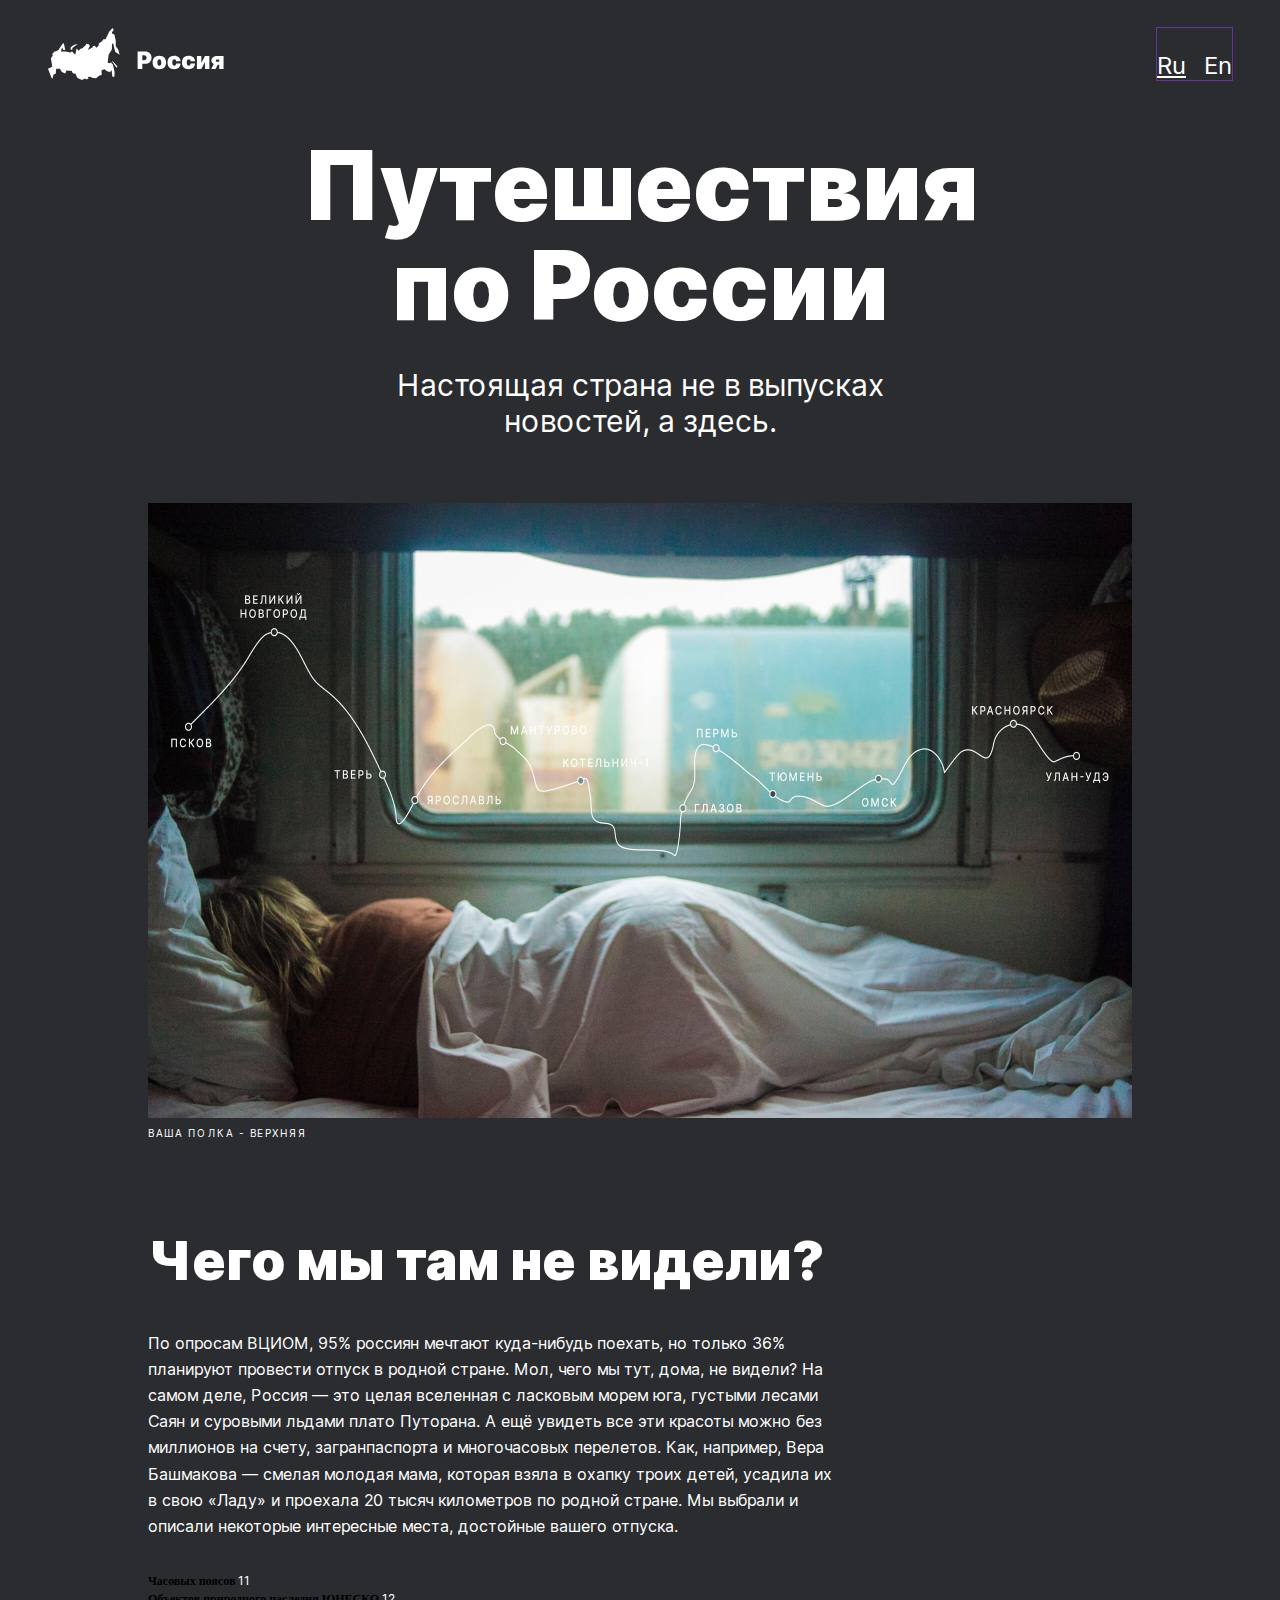
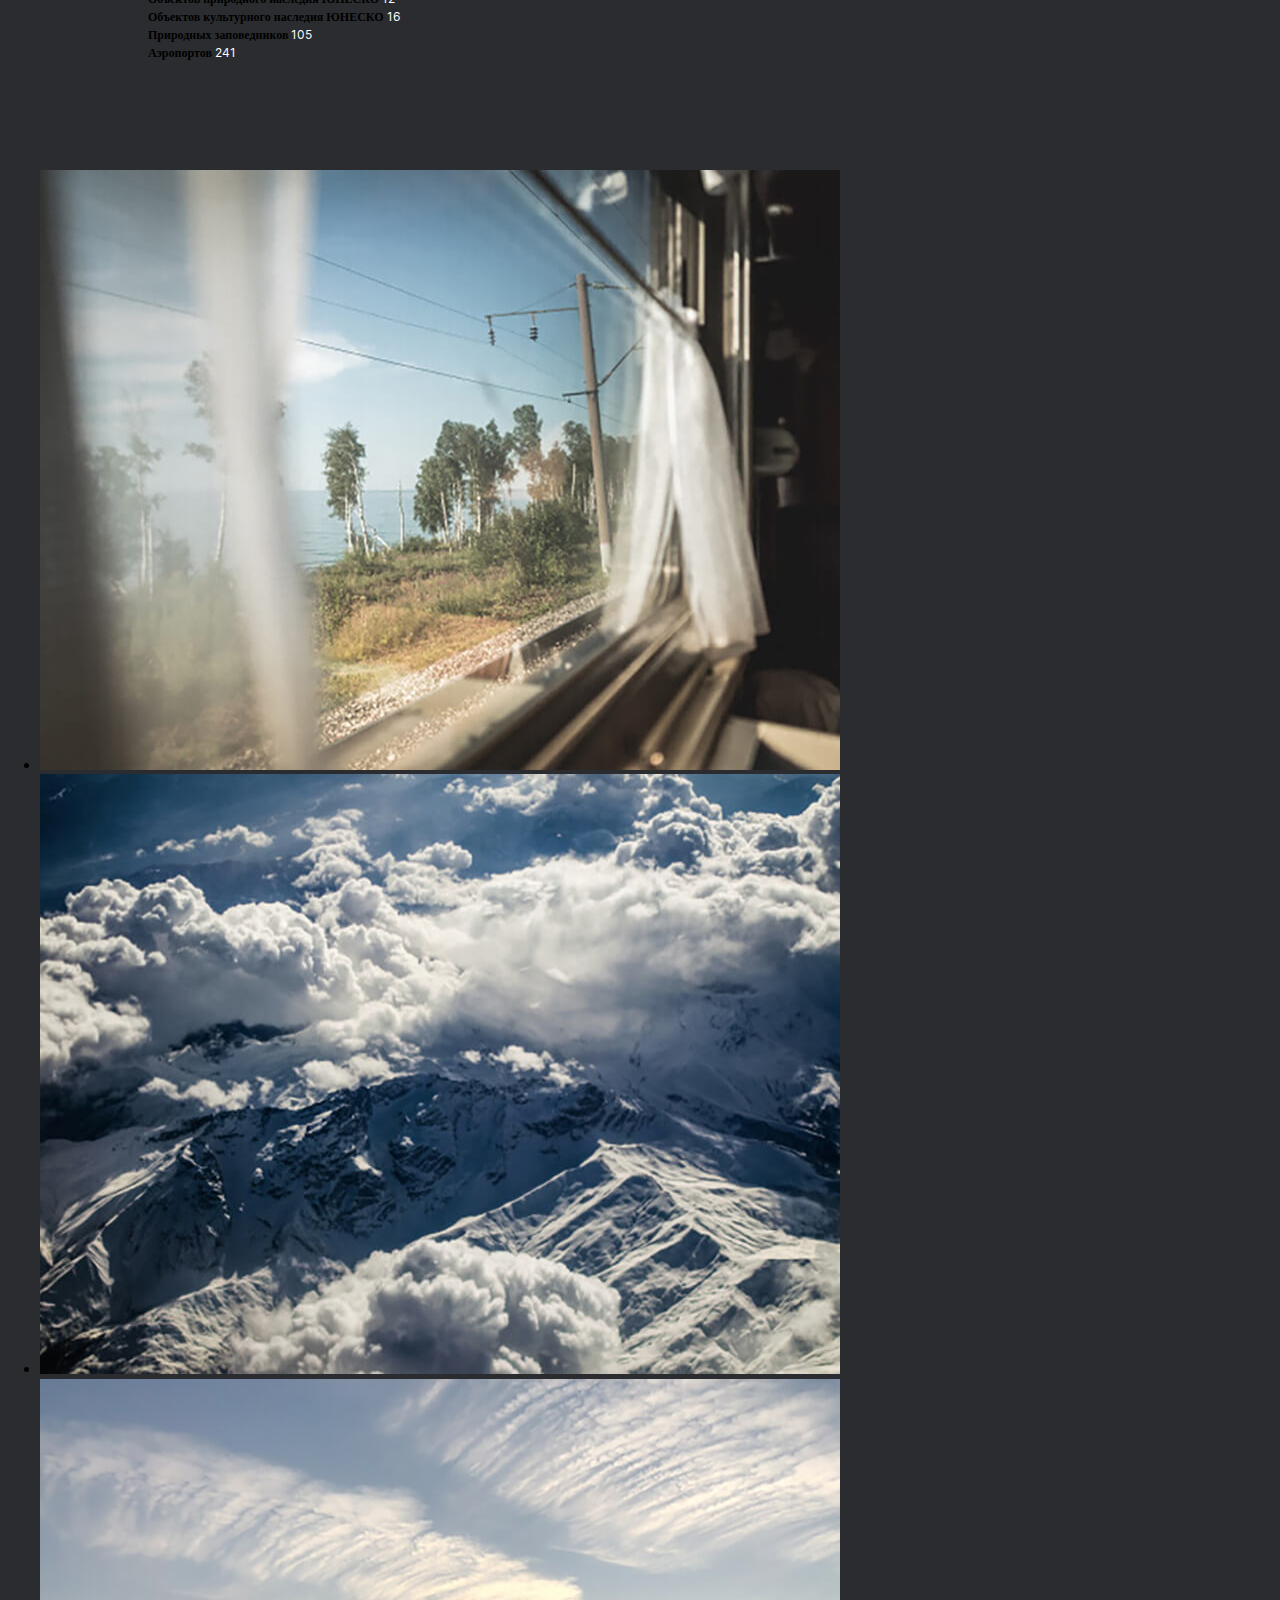
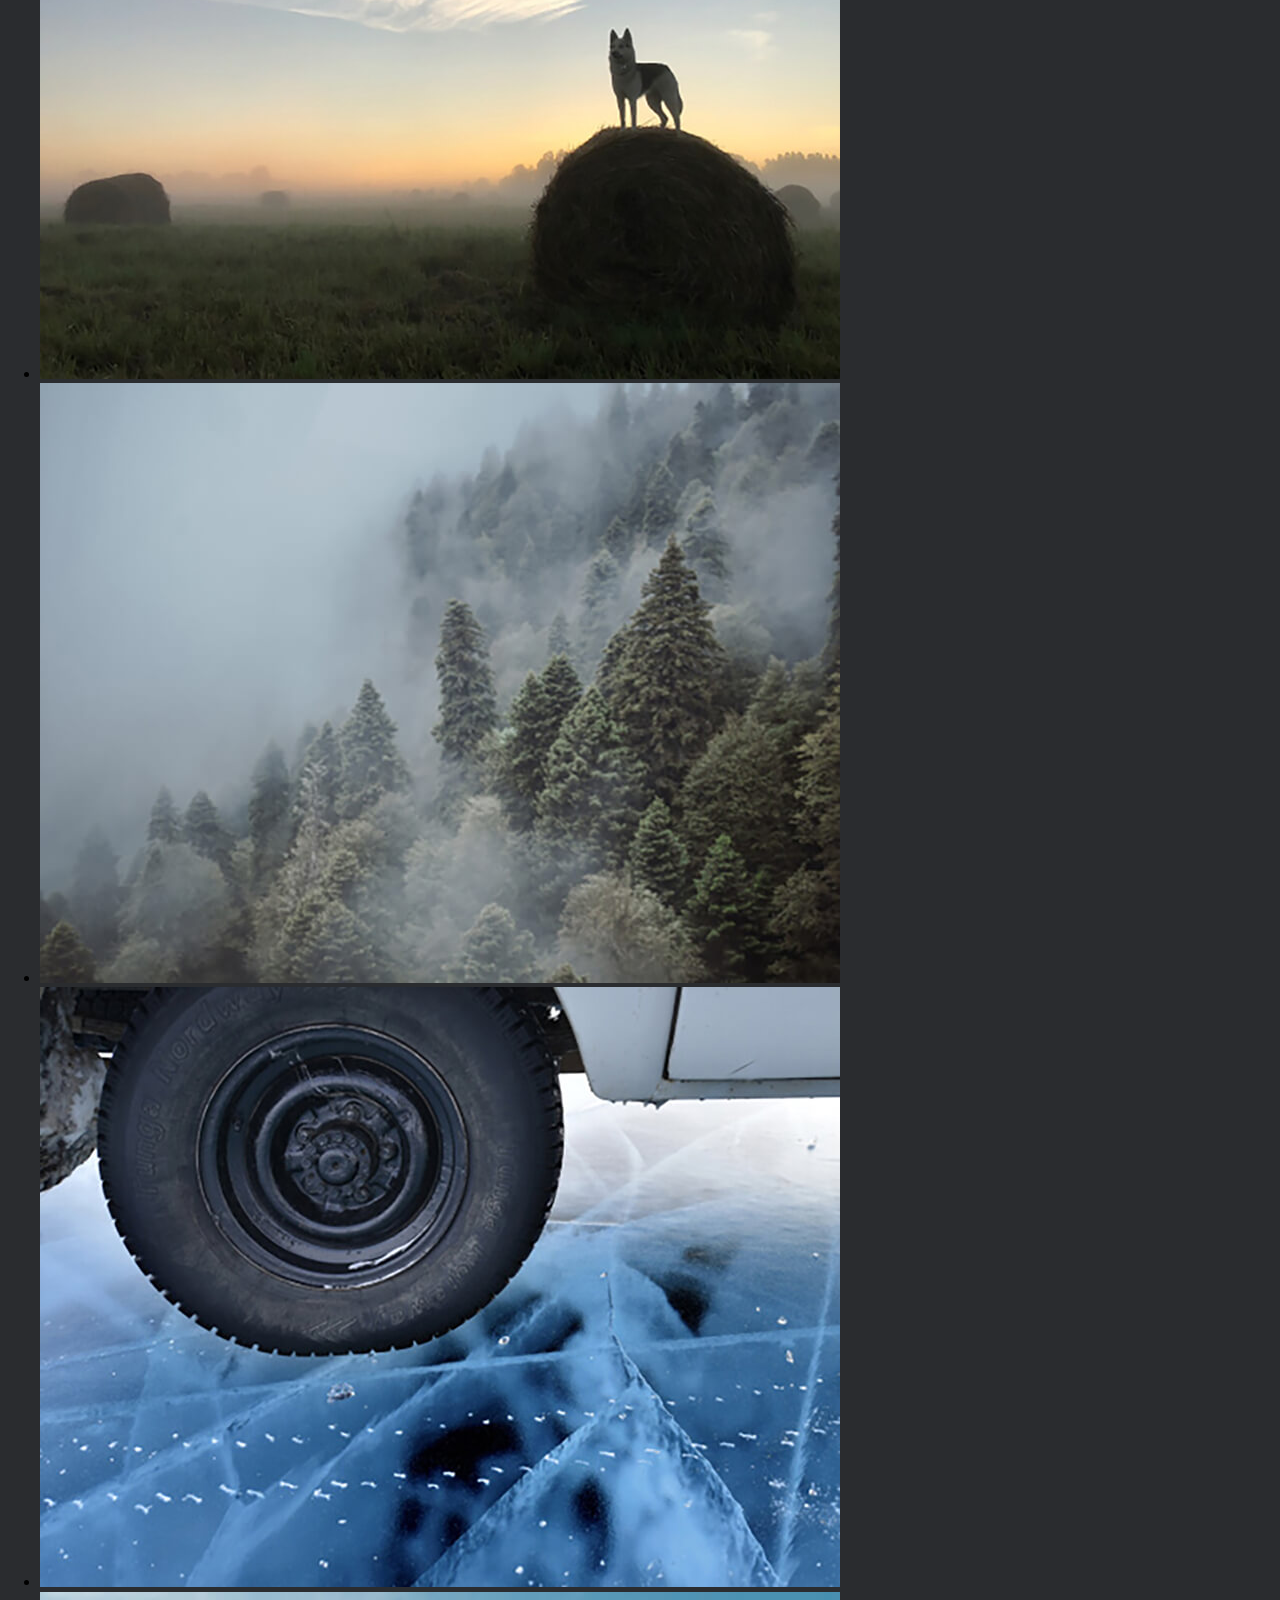
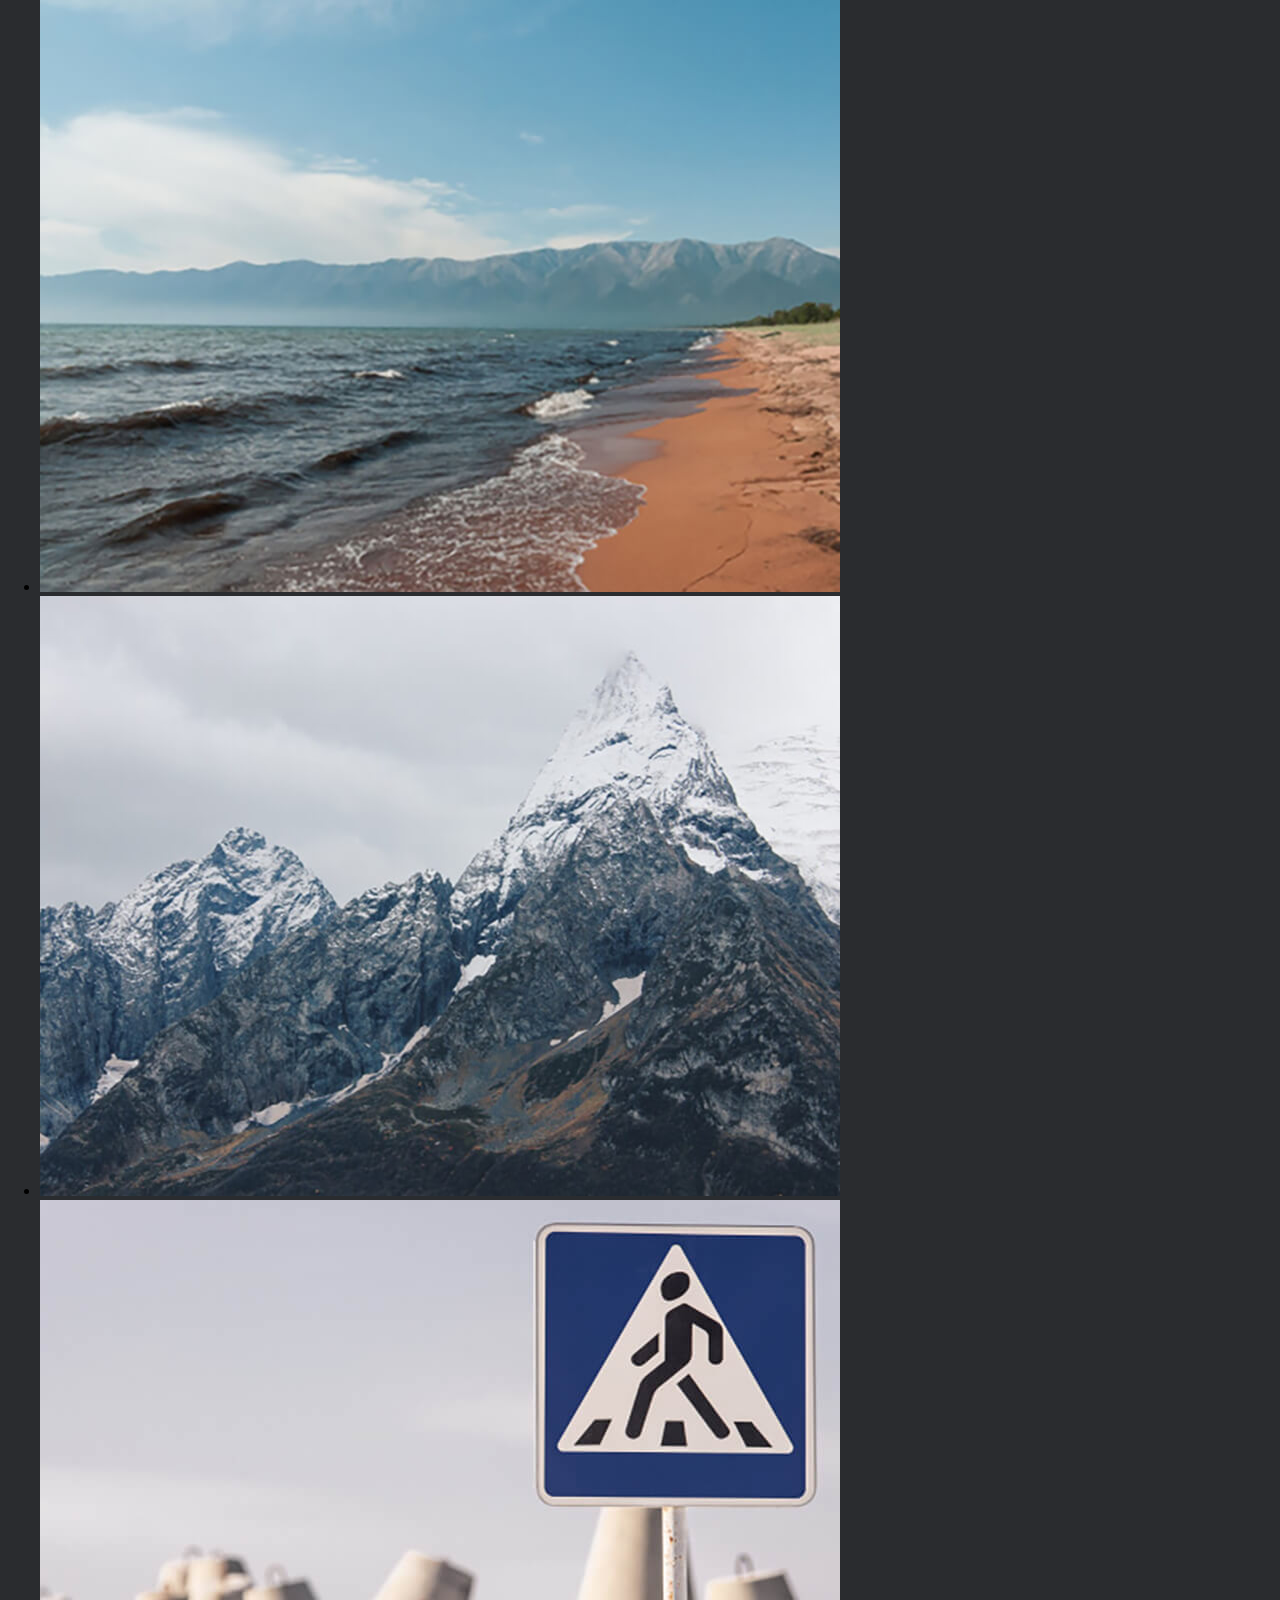
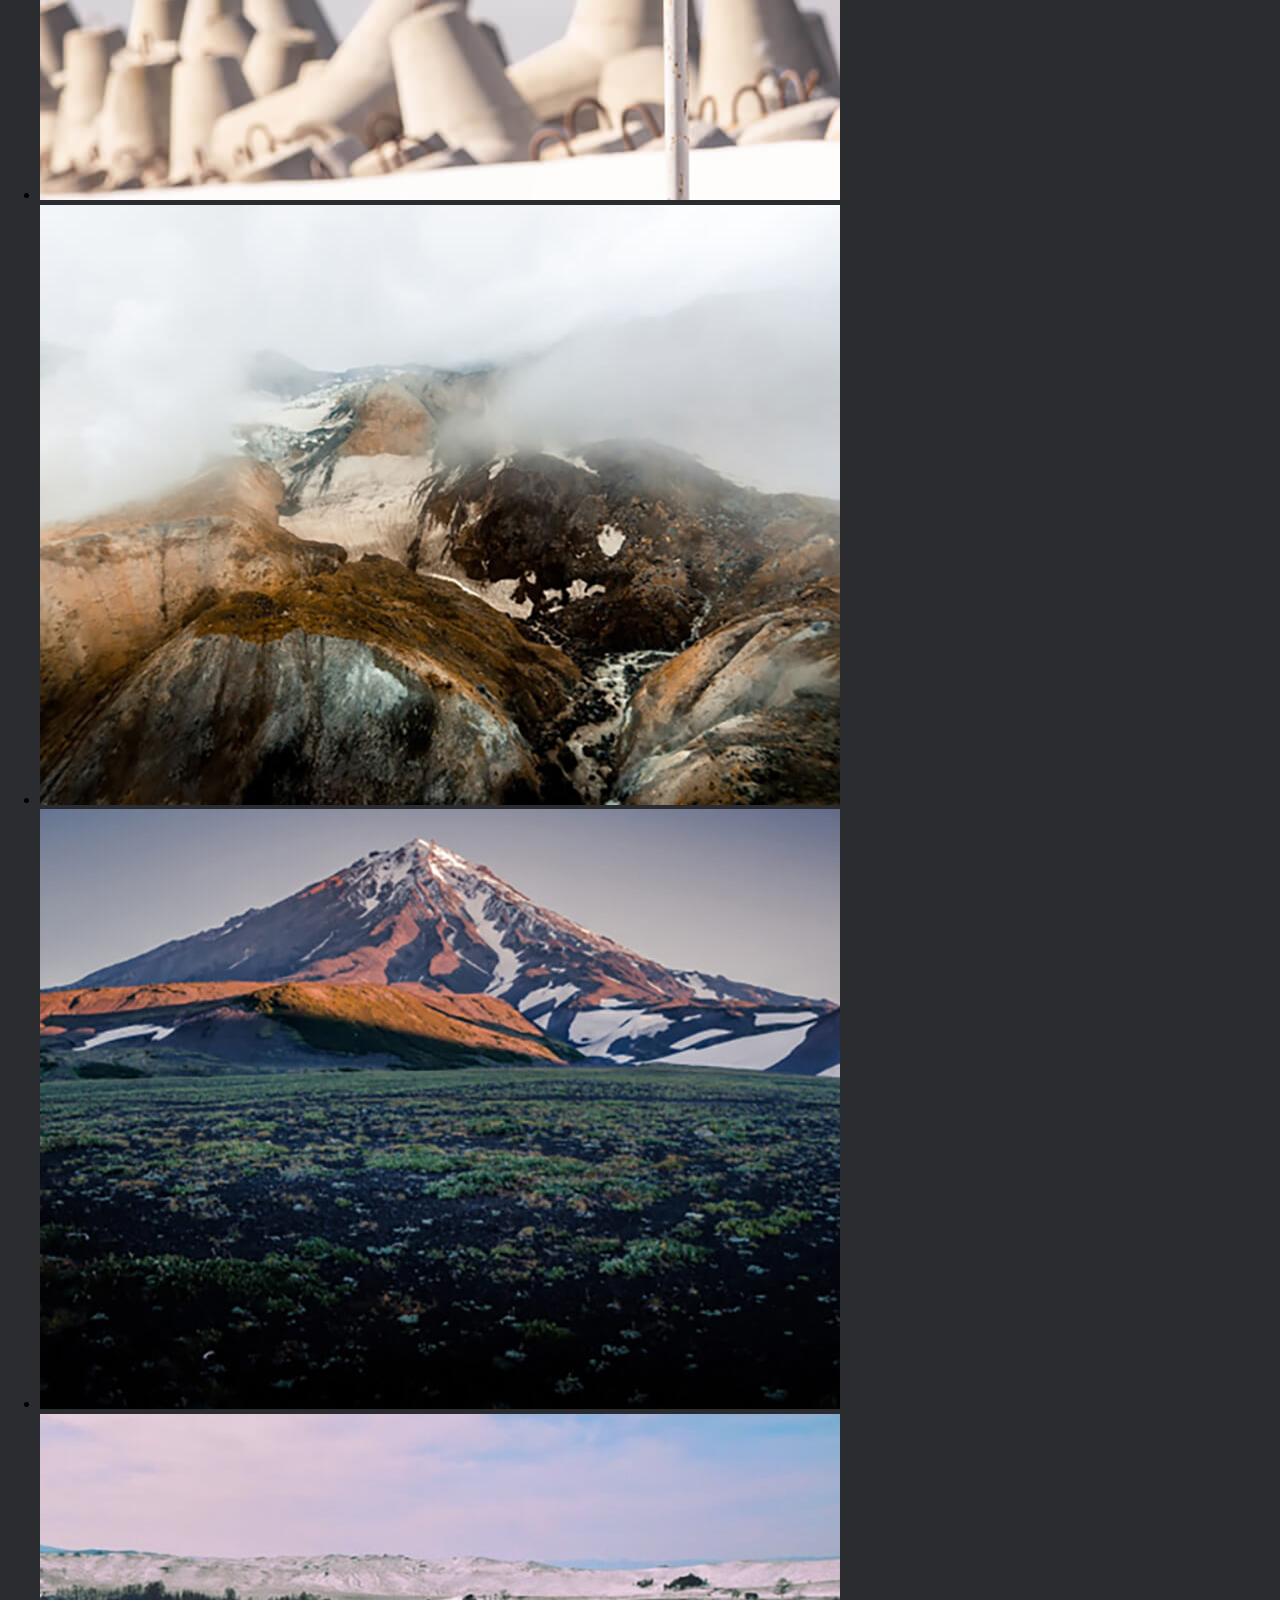
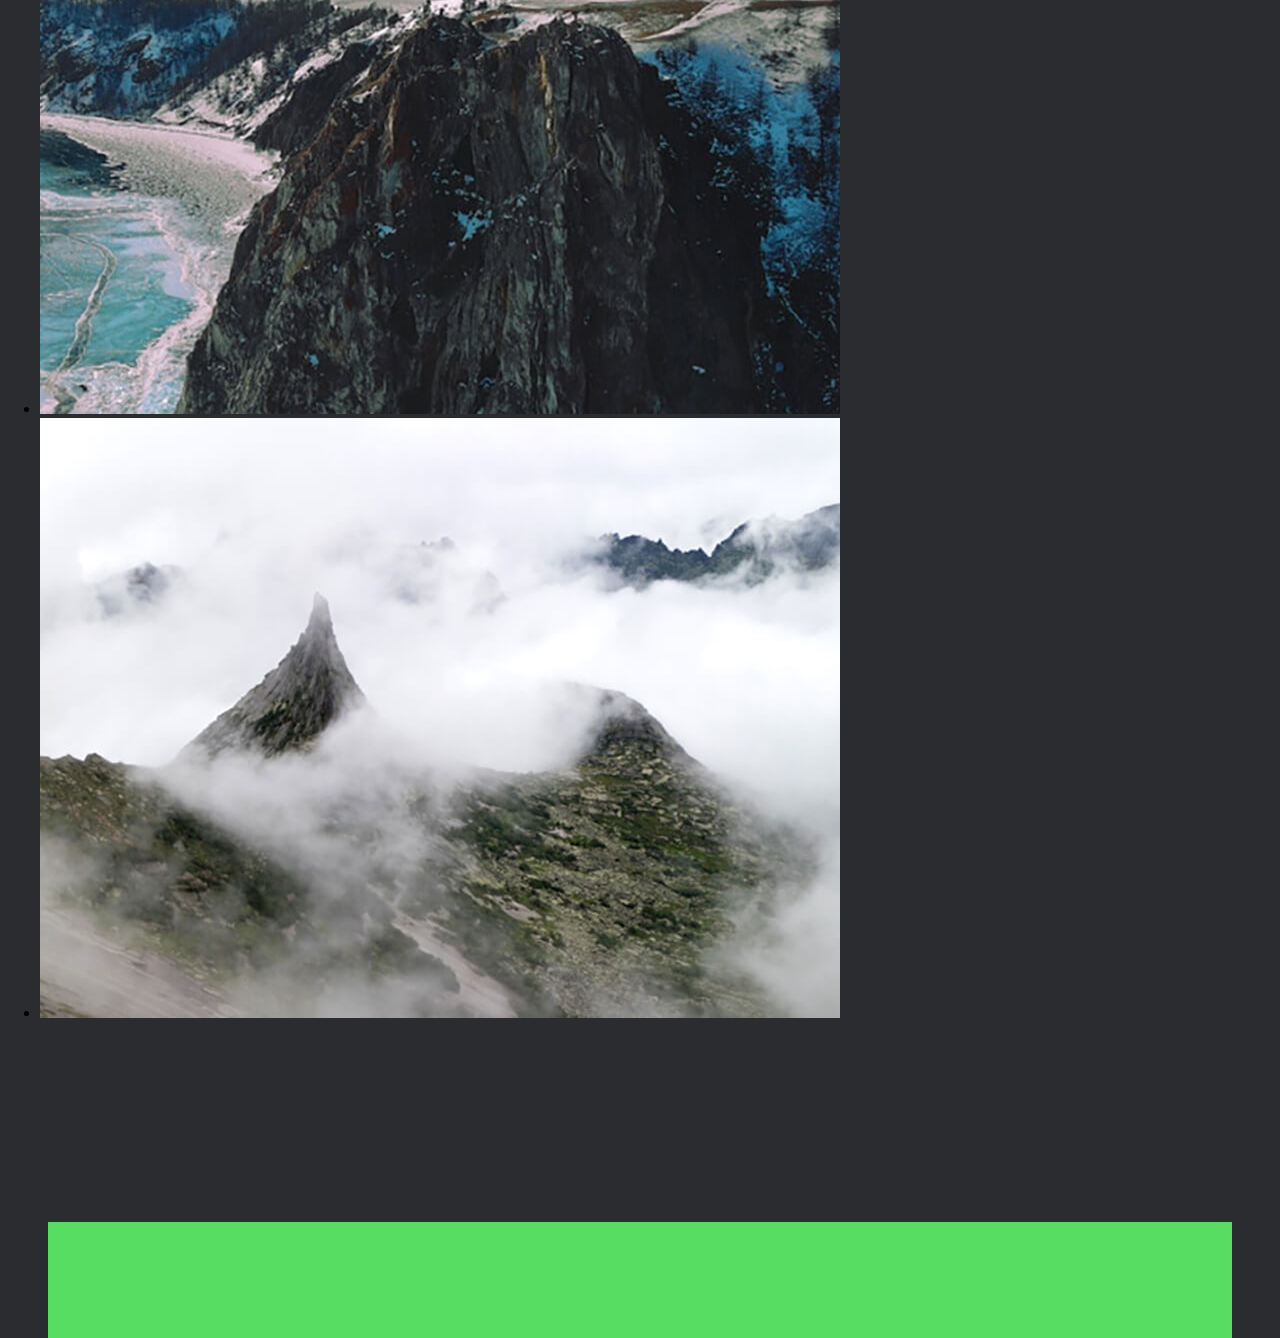
==== commit 3464bd94: "middle" ====
--- a/index.html
+++ b/index.html
@@ -9,144 +9,75 @@
   <meta name="author" content="Alexander Bulatov">
   <title>Путешествия по России</title>
 </head>
-<body>
-  <div class="page">
+<body class="body">
+  <div class="page body__content">
 
-    <header class="header-footer header-footer_place_header header-footer_items-direction_header regular-width">
-      <img src="./images/header-logo.svg" alt="Логотип заголовка в виде контура Российской Федерации" class="logo">
-      <nav class="menu">
-        <ul class="menu__items menu__items_items-direction_header clear-ul">
-          <li class="menu__item clear-li"><a href="#" class="menu__link menu__link_place_header menu__link_lang_ru main-text" target="_blank">Ru</a></li>
-          <li class="menu__item clear-li"><a href="#" class="menu__link menu__link_place_header menu__link_lang_en main-text" target="_blank">En</a></li>
+    <header class="header page__header">
+      <img src="./images/header-logo.svg" alt="Логотип заголовка в виде контура Российской Федерации" class="logo header__logo">
+        <ul class="header__langs">
+          <li><a href="#" class="header__lang header__lang_on" target="_top">Ru</a></li>
+          <li><a href="#" class="header__lang" target="_top">En</a></li>
       </ul>
-      </nav>
     </header>
 
-    <main class="content">
+    <main class="sections page__sections">
 
-      <section class="lead">
-        <p class="lead__title main-text">Путешествия по&nbsp;России</p>
-        <p class="lead__subtitle main-text">Настоящая&nbsp;страна&nbsp;не&nbsp;в&nbsp;выпусках новостей,&nbsp;а&nbsp;здесь.</p>
+      <section class="lead sections__lead">
+
+        <h2 class="lead__title">Путешествия по&nbsp;России</h2>
+        <p class="lead__subtitle">Настоящая&nbsp;страна&nbsp;не&nbsp;в&nbsp;выпусках новостей,&nbsp;а&nbsp;здесь.</p>
         <figure class="lead__figure">
           <img src="./images/lead-polka.jpg" alt="Фотография интерьера нижнего бокового места плацкартного вагона" class="lead__image">
-          <figcaption>
-            <p class="lead__caption main-text">Ваша полка - верхняя</p>
-          </figcaption>
+          <figcaption class="lead__caption">Ваша полка - верхняя</figcaption>
         </figure>
+
       </section>
 
-      <section class="intro regular-width narrow-content-style">
+      <section class="intro sections__intro">
         <article class="intro__article">
-          <h2 class="intro__article-title main-text">Чего мы там не&nbsp;видели?</h2>
-          <p class="intro__article-text main-text">По опросам ВЦИОМ, 95% россиян мечтают куда-нибудь поехать, но только 36% планируют провести отпуск в родной стране. Мол, чего мы тут, дома, не видели? На самом деле, Россия — это целая вселенная с ласковым морем юга, густыми лесами Саян и суровыми льдами плато Путорана. А ещё увидеть все эти красоты можно без миллионов на счету, загранпаспорта и многочасовых перелетов. Как, например, Вера Башмакова — смелая молодая мама, которая взяла в охапку троих детей, усадила их в свою «Ладу» и проехала 20 тысяч километров по родной стране. Мы выбрали и описали некоторые интересные места, достойные вашего отпуска.</p>
-          <ul class="intro__list main-text clear-ul">
-            <li class="intro__list-item clear-li">Часовых поясов <span class="intro__list-item intro__list-item_number">11</span></li>
-            <li class="intro__list-item clear-li">Объектов природного наследия ЮНЕСКО <span class="intro__list-item intro__list-item_number">12</span></li>
-            <li class="intro__list-item clear-li">Объектов культурного наследия ЮНЕСКО <span class="intro__list-item intro__list-item_number">16</span></li>
-            <li class="intro__list-item clear-li">Природных заповедников <span class="intro__list-item intro__list-item_number">105</span></li>
-            <li class="intro__list-item clear-li">Аэропортов <span class="intro__list-item intro__list-item_number">241</span></li>
+          <h2 class="intro__article-title">Чего мы там не&nbsp;видели?</h2>
+          <p class="intro__article-text">По опросам ВЦИОМ, 95% россиян мечтают куда-нибудь поехать, но только 36% планируют провести отпуск в родной стране. Мол, чего мы тут, дома, не видели? На самом деле, Россия — это целая вселенная с ласковым морем юга, густыми лесами Саян и суровыми льдами плато Путорана. А ещё увидеть все эти красоты можно без миллионов на счету, загранпаспорта и многочасовых перелетов. Как, например, Вера Башмакова — смелая молодая мама, которая взяла в охапку троих детей, усадила их в свою «Ладу» и проехала 20 тысяч километров по родной стране. Мы выбрали и описали некоторые интересные места, достойные вашего отпуска.</p>
+          <ul class="intro__list">
+            <li class="intro__list-item">Часовых поясов <span class="intro__number">11</span></li>
+            <li class="intro__list-item">Объектов природного наследия ЮНЕСКО <span class="intro__number">12</span></li>
+            <li class="intro__list-item">Объектов культурного наследия ЮНЕСКО <span class="intro__number">16</span></li>
+            <li class="intro__list-item">Природных заповедников <span class="intro__number">105</span></li>
+            <li class="intro__list-item">Аэропортов <span class="intro__number">241</span></li>
           </ul>
         </article>
+
       </section>
 
-      <section class="photo-grid regular-width">
-        <ul class="galery clear-ul">
-          <li class="galery__item clear-li"><img src="./images/photo-grid-train.jpg" alt="вид из окна поезда" class="galery__item-img"></li>
-          <li class="galery__item clear-li"><img src="./images/photo-grid-atharva-tulsi.jpg" alt="гора в облаках" class="galery__item-img"></li>
-          <li class="galery__item clear-li"><img src="./images/photo-grid-tuman.jpg" alt="волк на стоге сена" class="galery__item-img"></li>
-          <li class="galery__item clear-li"><img src="./images/photo-grid-sochi.jpg" alt="лесной склон в тумане" class="galery__item-img"></li>
-          <li class="galery__item clear-li"><img src="./images/photo-grid-arisa.jpg" alt="колесо машины на прозрачном льду" class="galery__item-img"></li>
-          <li class="galery__item clear-li"><img src="./images/photo-grid-baikal.jpg" alt="песчаная коса и гора вдали" class="galery__item-img"></li>
-          <li class="galery__item clear-li"><img src="./images/photo-grid-elbrus.jpg" alt="снежные шапки гор" class="galery__item-img"></li>
-          <li class="galery__item clear-li"><img src="./images/photo-grid-kondratiev.jpg" alt="бетонные усеченные конусы на снегу и знак пешеходного перехода" class="galery__item-img"></li>
-          <li class="galery__item clear-li"><img src="./images/photo-grid-kamchatka-1.jpg" alt="вид с вертолета на каменистые сопки в тумане" class="galery__item-img"></li>
-          <li class="galery__item clear-li"><img src="./images/photo-grid-kamchatka-2.jpg" alt="зеленая тундра и гора вдали" class="galery__item-img"></li>
-          <li class="galery__item clear-li"><img src="./images/photo-grid-baikal-2.jpg" alt="крутое побережье с сопками" class="galery__item-img"></li>
-          <li class="galery__item clear-li"><img src="./images/photo-grid-ergaki.jpg" alt="шапки гор в тумане" class="galery__item-img"></li>
+      <section class="photo-grid sections__photo-grid">
+        <ul class="galery">
+          <li class="galery__item"><img src="./images/photo-grid-train.jpg" alt="вид из окна поезда" class="galery__item-img"></li>
+          <li class="galery__item"><img src="./images/photo-grid-atharva-tulsi.jpg" alt="гора в облаках" class="galery__item-img"></li>
+          <li class="galery__item"><img src="./images/photo-grid-tuman.jpg" alt="волк на стоге сена" class="galery__item-img"></li>
+          <li class="galery__item"><img src="./images/photo-grid-sochi.jpg" alt="лесной склон в тумане" class="galery__item-img"></li>
+          <li class="galery__item"><img src="./images/photo-grid-arisa.jpg" alt="колесо машины на прозрачном льду" class="galery__item-img"></li>
+          <li class="galery__item"><img src="./images/photo-grid-baikal.jpg" alt="песчаная коса и гора вдали" class="galery__item-img"></li>
+          <li class="galery__item"><img src="./images/photo-grid-elbrus.jpg" alt="снежные шапки гор" class="galery__item-img"></li>
+          <li class="galery__item"><img src="./images/photo-grid-kondratiev.jpg" alt="бетонные усеченные конусы на снегу и знак пешеходного перехода" class="galery__item-img"></li>
+          <li class="galery__item"><img src="./images/photo-grid-kamchatka-1.jpg" alt="вид с вертолета на каменистые сопки в тумане" class="galery__item-img"></li>
+          <li class="galery__item"><img src="./images/photo-grid-kamchatka-2.jpg" alt="зеленая тундра и гора вдали" class="galery__item-img"></li>
+          <li class="galery__item"><img src="./images/photo-grid-baikal-2.jpg" alt="крутое побережье с сопками" class="galery__item-img"></li>
+          <li class="galery__item"><img src="./images/photo-grid-ergaki.jpg" alt="шапки гор в тумане" class="galery__item-img"></li>
         </ul>
+
       </section>
 
-      <section class="places">
-        <article class="place-grid">
-          <h2 class="place-grid__title main-text">Куршская коса</h2>
-          <div class="place-grid__website">
-            <p class="place-grid__website-url-heading main-text">URL</p>
-            <a href="http://park-kosa.ru" class="place-grid__website-link main-text" target="_blank">park-kosa.ru</a>
-          </div>
-          <img src="./images/place-kosa.jpg" alt="Мелководье морского побережья в облачную погоду" class="place-grid__image">
-          <div class="place-grid__description">
-            <p class="place-grid__paragraph main-text">Здесь, посреди лесов и песчаных дюн, вы сможете увидеть два водных горизонта — спокойного Куршского залива с одной стороны и подёрнутого рябью волн Балтийского моря с другой. Уникальная природная зона на краю российского анклава.</p>
-            <p class="place-grid__paragraph main-text">На этом Калининградская область не заканчивается. Для путешественника и исследователя там же по соседству — самая западная точка России, Балтийская коса, — и немецкое наследие россыпи небольших приморских городов. Атмосфера здешних мест исключает суету, окуная в спокойствие природы и запах стального, прохладного моря.</p>
-          </div>
-        </article>
-        <article class="place-grid">
-          <h2 class="place-grid__title main-text">Кольский</h2>
-          <div class="place-grid__website">
-            <p class="place-grid__website-url-heading main-text">URL</p>
-            <a href="https://yourshot.nationalgeographic.com/photos/?keywords=kolskiy" class="place-grid__website-link main-text" target="_blank">National Geographic</a>
-          </div>
-          <img src="./images/place-kolsky.jpg" alt="Заснеженные сопки" class="place-grid__image">
-          <div class="place-grid__description">
-            <p class="place-grid__paragraph main-text">Почти весь полуостров находится за Полярным кругом. Саамская тундра, от которой на юг — тайга, а на север — Ледовитый океан, прикидывающийся Баренцевым морем.</p>
-            <p class="place-grid__paragraph main-text">Возможно, вы смотрели Звягинцева и даже слышали историю арктического фестиваля в Териберке. Возможно, слово «Хибины» не осталось под снегом школьных воспоминаний об уроках географии. Возможно, вы не интересовались пронизывающей земную кору сверхглубокой скважиной, а от апатитов вас давно накрывает апатия. Но ваша мечта увидеть северное сияние начинает сбываться с билетом в Мурманск.</p>
-          </div>
-        </article>
-        <article class="place-grid">
-          <h2 class="place-grid__title main-text">Алтай</h2>
-          <div class="place-grid__website">
-            <p class="place-grid__website-url-heading main-text">URL</p>
-            <a href="https://www.youtube.com/watch?v=7ZEsoV7kWAQ" class="place-grid__website-link main-text" target="_blank">YouTube</a>
-          </div>
-          <img src="./images/place-altai.jpg" alt="Вид с террасы в зелень смешенного леса" class="place-grid__image">
-          <div class="place-grid__description">
-            <p class="place-grid__paragraph main-text">Алтай — одно из красивейших мест в России. В первую очередь из-за гор: если ехать вдоль хребта, вы увидите склоны, усыпанные соснами, горные реки и озёра. А если вы откроете в автомобиле окна, сможете познакомиться с невидимым чудом здешних мест — горным воздухом.</p>
-            <p class="place-grid__paragraph main-text">Климат на Алтае умеренный, поэтому ехать сюда лучше всего летом. Так вы увидите всё разнообразие местной флоры и фауны. По лесам Алтая бродят лоси, над хребтами летают орлы, а на равнинах пасутся косули. И знаменитые манулы — тоже обитатели Алтайского края.</p>
-          </div>
-        </article>
-        <article class="place-grid">
-          <h2 class="place-grid__title main-text">Зимний Байкал</h2>
-          <div class="place-grid__website">
-            <p class="place-grid__website-url-heading main-text">URL</p>
-            <a href="https://vk.com/baikalmile" class="place-grid__website-link main-text" target="_blank">https://vk.com/baikalmile</a>
-          </div>
-          <img src="./images/place-winter-baikal.jpg" alt="Прозрачный лед озера" class="place-grid__image">
-          <div class="place-grid__description">
-            <p class="place-grid__paragraph main-text">Всем известен Байкал как крупнейшее озеро в мире. Многие также знают, что это самый большой источник пресной воды и одно из красивейших мест в России.</p>
-            <p class="place-grid__paragraph main-text">Конечно, это всё так. Но Байкал ещё идеальное место для соревнований по скийорингу. Это такой вид спорта, когда лыжник привязывает себя к мотоциклу, и тандем старается развить как можно бóльшую скорость на льду. В марте 2019 года на фестивале «Байкальская миля» был поставлен мировой рекорд — 197.011 км/ч.</p>
-          </div>
-        </article>
-        <article class="place-grid">
-          <h2 class="place-grid__title main-text">Карелия</h2>
-          <div class="place-grid__website">
-            <p class="place-grid__website-url-heading main-text">URL</p>
-            <a href="http://vodlozero.ru/" class="place-grid__website-link main-text" target="_blank">http://vodlozero.ru/</a>
-          </div>
-          <img src="./images/place-karelia.jpg" alt="Вид на реку в лесу сквозь ветви деревьев" class="place-grid__image">
-          <div class="place-grid__description">
-            <p class="place-grid__paragraph main-text">Сибирь заканчивается не на Урале, а в Карелии: образующая тайгу сибирская лиственница не растёт западнее Водлозера. Зато здесь она вымахивает на 30 метров — леса карельских национальных парков из-за непроходимых болот никогда не знали топора. Некоторым соснам уже больше чем полтысячелетия. Прикоснитесь к живому существу, видевшему солнце раньше, чем увидал его Иван Грозный. В девственном лесу на сотню километров не встретишь тропы. А на редких тропинках деревья паре метров от земли помечены медвежьими когтями. Чтобы все знали, кто тут хозяин.</p>
-          </div>
-        </article>
+      <section class="places sections__places">
+
       </section>
 
-      <section class="cover">
-        <a href="https://stampsy.com/na-elektrichkakh-do-baikala" class="cover-link" target="_blank">
-          <h2 class="cover__title main-text">До Байкала <q>на&nbsp;собаках</q></h2>
-          <p class="cover__subtitle main-text">По мотивам учебной темы о&nbsp;Транссибе — путешествие от&nbsp;столицы&nbsp;до&nbsp;Байкала на&nbsp;электричках.</p>
-        </a>
+      <section class="cover sections__cover">
+
       </section>
+
     </main>
 
-    <footer class="header-footer header-footer_place_footer header-footer_items-direction_footer regular-width">
-      <nav class="menu">
-        <ul class="menu__items menu__items_items-direction_footer clear-ul">
-          <li class="menu__item clear-li"><a href="https://yandex.ru/maps" class="menu__link menu__link_place_footer main-text" target="_blank">Карты</a></li>
-          <li class="menu__item clear-li"><a href="https://yandex.ru/pogoda" class="menu__link menu__link_place_footer main-text" target="_blank">Погода</a></li>
-          <li class="menu__item clear-li"><a href="https://rasp.yandex.ru" class="menu__link menu__link_place_footer main-text" target="_blank">Расписание</a></li>
-          <li class="menu__item clear-li"><a href="https://calendar.yandex.ru" class="menu__link menu__link_place_footer main-text" target="_blank">Календарь</a></li>
-          <li class="menu__item clear-li"><a href="https://travel.yandex.ru" class="menu__link menu__link_place_footer main-text" target="_blank">Путешествия</a></li>
-        </ul>
-      </nav>
-      <p class="footer-copyright main-text">&copy;2023. Alexander B</p>
+    <footer class="footer page__footer">
+
     </footer>
 
   </div>
--- a/pages/index.css
+++ b/pages/index.css
@@ -1,52 +1,57 @@
 @import url(../vendor/normalize.css);
 @import url(../vendor/fonts/fonts.css);
+@import url(../blocks/body/body.css);
+@import url(../blocks/body/__content/body__content.css);
 @import url(../blocks/page/page.css);
-@import url(../blocks/header-footer/header-footer.css);
-@import url(../blocks/header-footer/_place/header-footer_place_header.css);
-@import url(../blocks/header-footer/_items-direction/header-footer_items-direction_header.css);
-@import url(../blocks/regular-width/regular-width.css);
-@import url(../blocks/logo/logo.css);
-@import url(../blocks/menu/menu.css);
-@import url(../blocks/menu/__items/menu__items.css);
-@import url(../blocks/menu/__item/menu__item.css);
-@import url(../blocks/menu/__items/_items-direction/menu__items_items-direction_header.css);
-@import url(../blocks/main-text/main-text.css);
-@import url(../blocks/clear-ul/clear-ul.css);
-@import url(../blocks/clear-li/clear-li.css);
-@import url(../blocks/menu/__link/menu__link.css);
-@import url(../blocks/menu/__link/_place/menu__link_place_header.css);
-@import url(../blocks/menu/__link/_lang/menu__link_lang_ru.css);
+
+@import url(../blocks/header/header.css);
+@import url(../blocks/page/__header/page__header.css);
+@import url(../blocks/header/langs/header__langs.css);
+@import url(../blocks/header/__lang/header__lang.css);
+@import url(../blocks/header/__lang/_on/header__lang_on.css);
+@import url(../blocks/header/__logo/header__logo.css);
+
+@import url(../blocks/page/__sections/page__sections.css);
+
 @import url(../blocks/lead/lead.css);
+@import url(../blocks/sections/__lead/sections__lead.css);
+
 @import url(../blocks/lead/__title/lead__title.css);
 @import url(../blocks/lead/__subtitle/lead__subtitle.css);
 @import url(../blocks/lead/__figure/lead__figure.css);
 @import url(../blocks/lead/__image/lead__image.css);
 @import url(../blocks/lead/__caption/lead__caption.css);
+
+
 @import url(../blocks/intro/intro.css);
-@import url(../blocks/narrow-content-style/narrow-content-style.css);
+@import url(../blocks/sections/__intro/sections__intro.css);
+
 @import url(../blocks/intro/__article/intro__article.css);
 @import url(../blocks/intro/__article-title/intro__article-title.css);
 @import url(../blocks/intro/__article-text/intro__article-text.css);
+@import url(../blocks/intro/__list/intro__list.css);
 @import url(../blocks/intro/__list-item/intro__list-item.css);
-@import url(../blocks/intro/__list-item_number/intro__list-item_number.css);
+@import url(../blocks/intro/__number/intro__number.css);
+
+
+
+/* @import url(../blocks/photo-grid/photo-grid.css);
+@import url(../blocks/sections/__photo-grid/sections__photo-grid.css);
 @import url(../blocks/photo-grid/photo-grid.css);
 @import url(../blocks/galery/galery.css);
-@import url(../blocks/galery/__item-img/galery__item-img.css);
+@import url(../blocks/galery/__item-img/galery__item-img.css); */
+
+
 @import url(../blocks/places/places.css);
-@import url(../blocks/place-grid/place-grid.css);
-@import url(../blocks/place-grid/__title/place-grid__title.css);
-@import url(../blocks/place-grid/__website/place-grid__website.css);
-@import url(../blocks/place-grid/__website-url-heading/place-grid__website-url-heading.css);
-@import url(../blocks/place-grid/__website-link/place-grid__website-link.css);
-@import url(../blocks/place-grid/__description/place-grid__description.css);
-@import url(../blocks/place-grid/__paragraph/place-grid__paragraph.css);
-@import url(../blocks/place-grid/__image/place-grid__image.css);
+@import url(../blocks/sections/__places/sections__places.css);
+
 @import url(../blocks/cover/cover.css);
-@import url(../blocks/cover-link/cover-link.css);
-@import url(../blocks/cover/__title/cover__title.css);
-@import url(../blocks/cover/__subtitle/cover__subtitle.css);
-@import url(../blocks/header-footer/_place/header-footer_place_footer.css);
-@import url(../blocks/menu/__link/_place/menu__link_place_footer.css);
-@import url(../blocks/header-footer/_items-direction/header-footer_items-direction_footer.css);
-@import url(../blocks/menu/__items/_items-direction/menu__items_items-direction_footer.css);
-@import url(../blocks/footer-copyright/footer-copyright.css);
+@import url(../blocks/sections/__cover/sections__cover.css);
+
+
+
+
+
+
+@import url(../blocks/footer/footer.css);
+@import url(../blocks/page/__footer/page__footer.css);
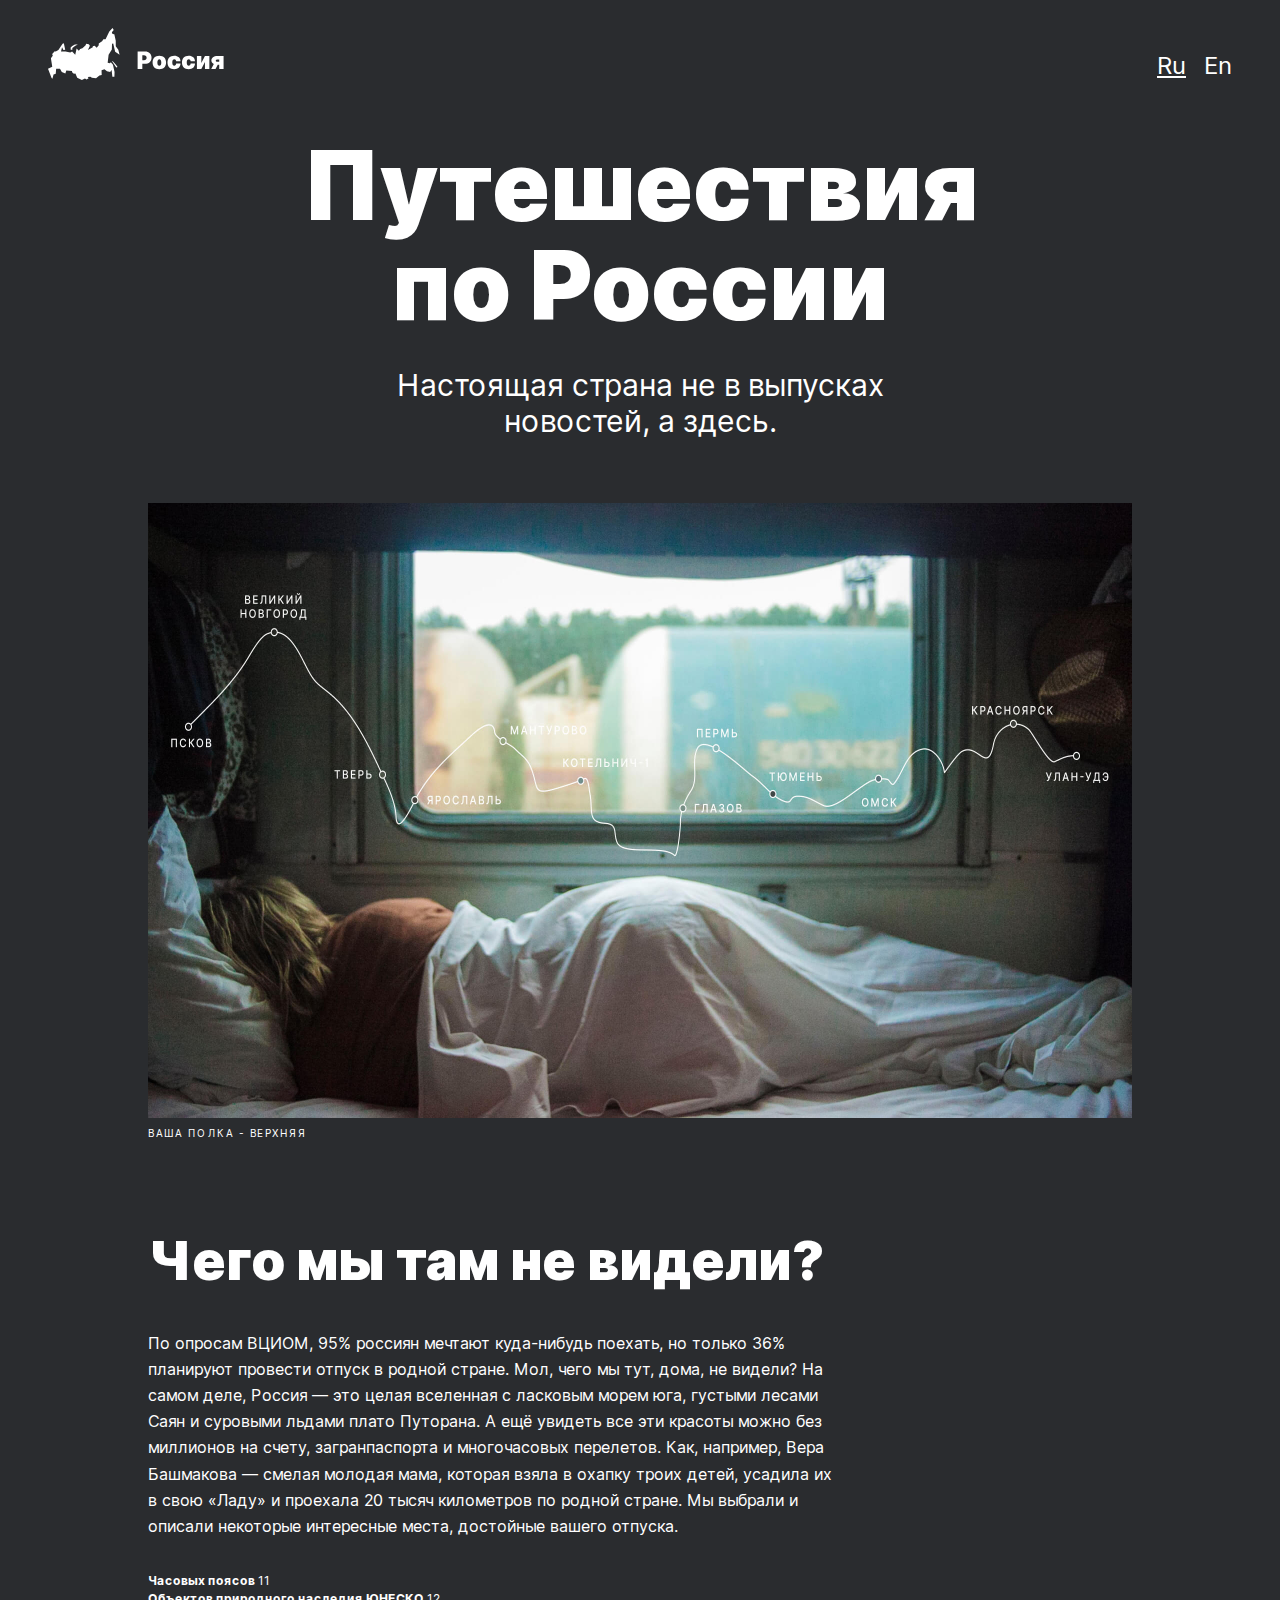
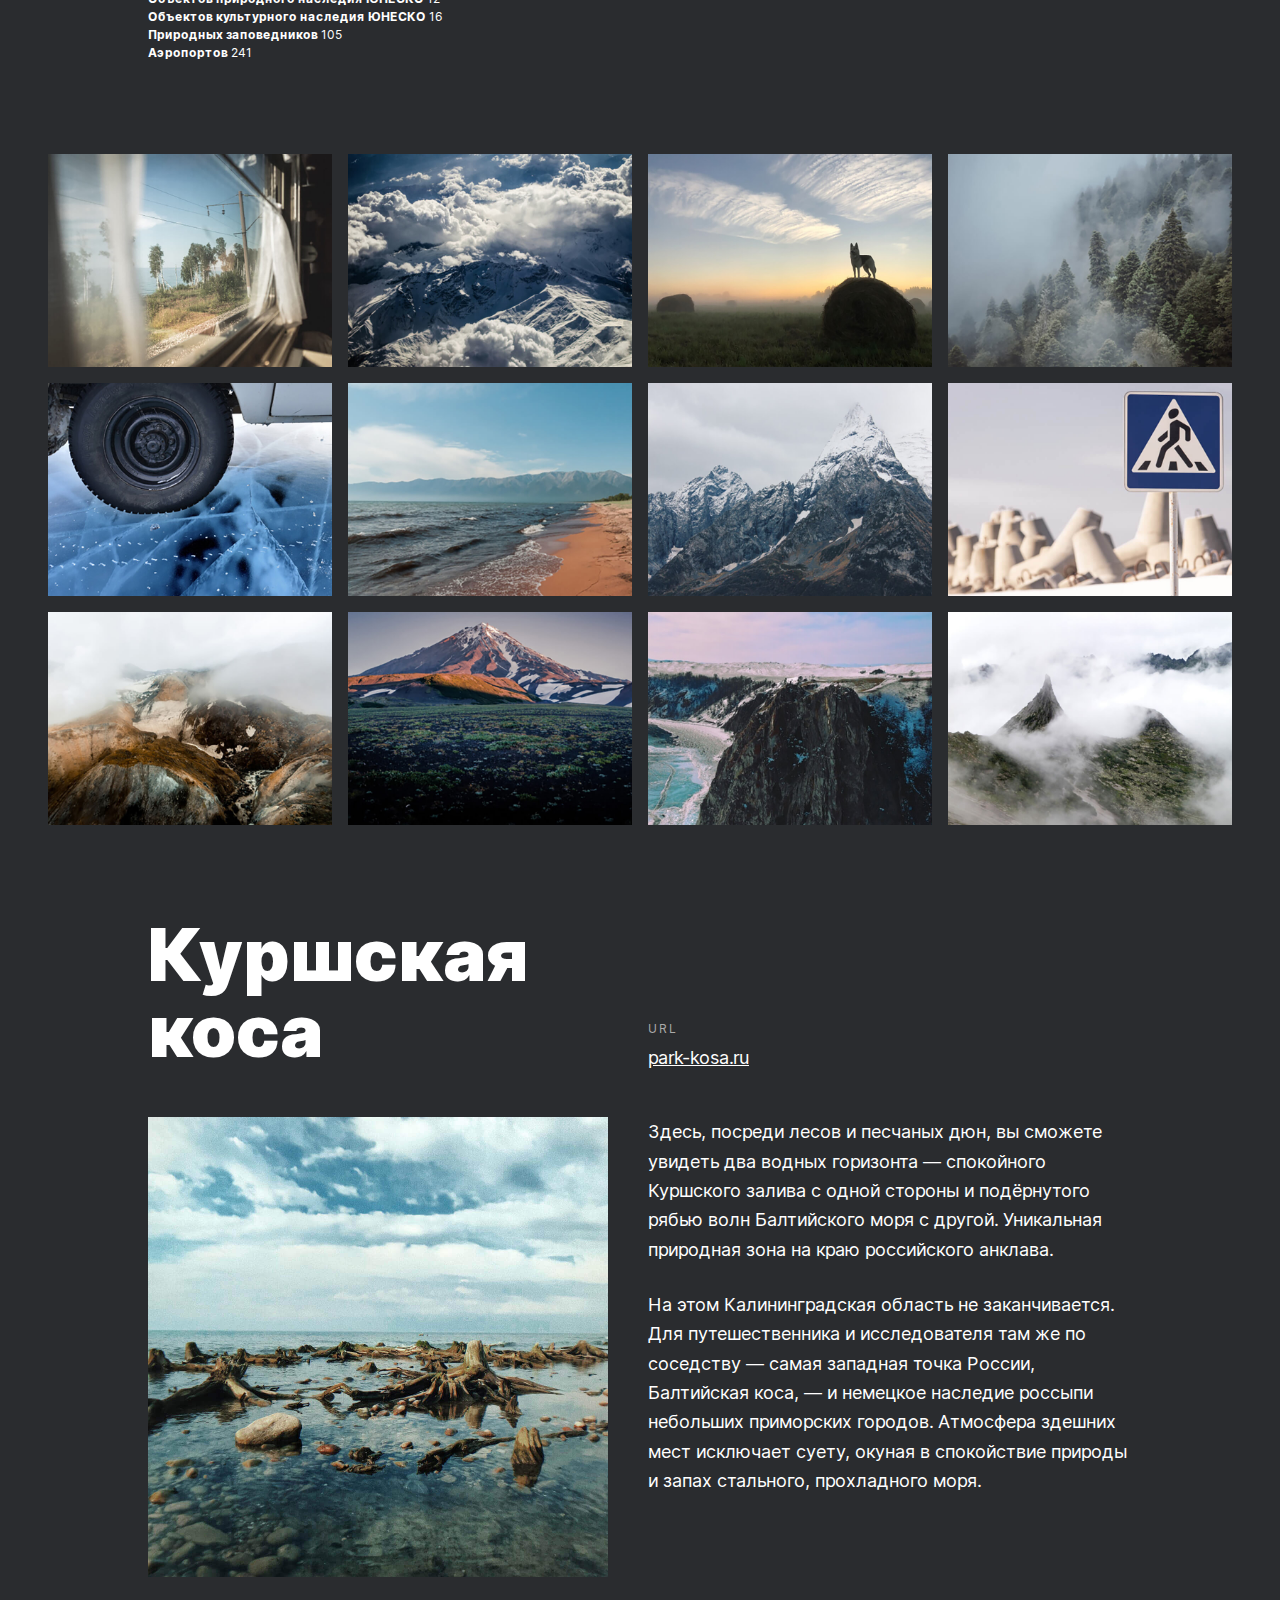
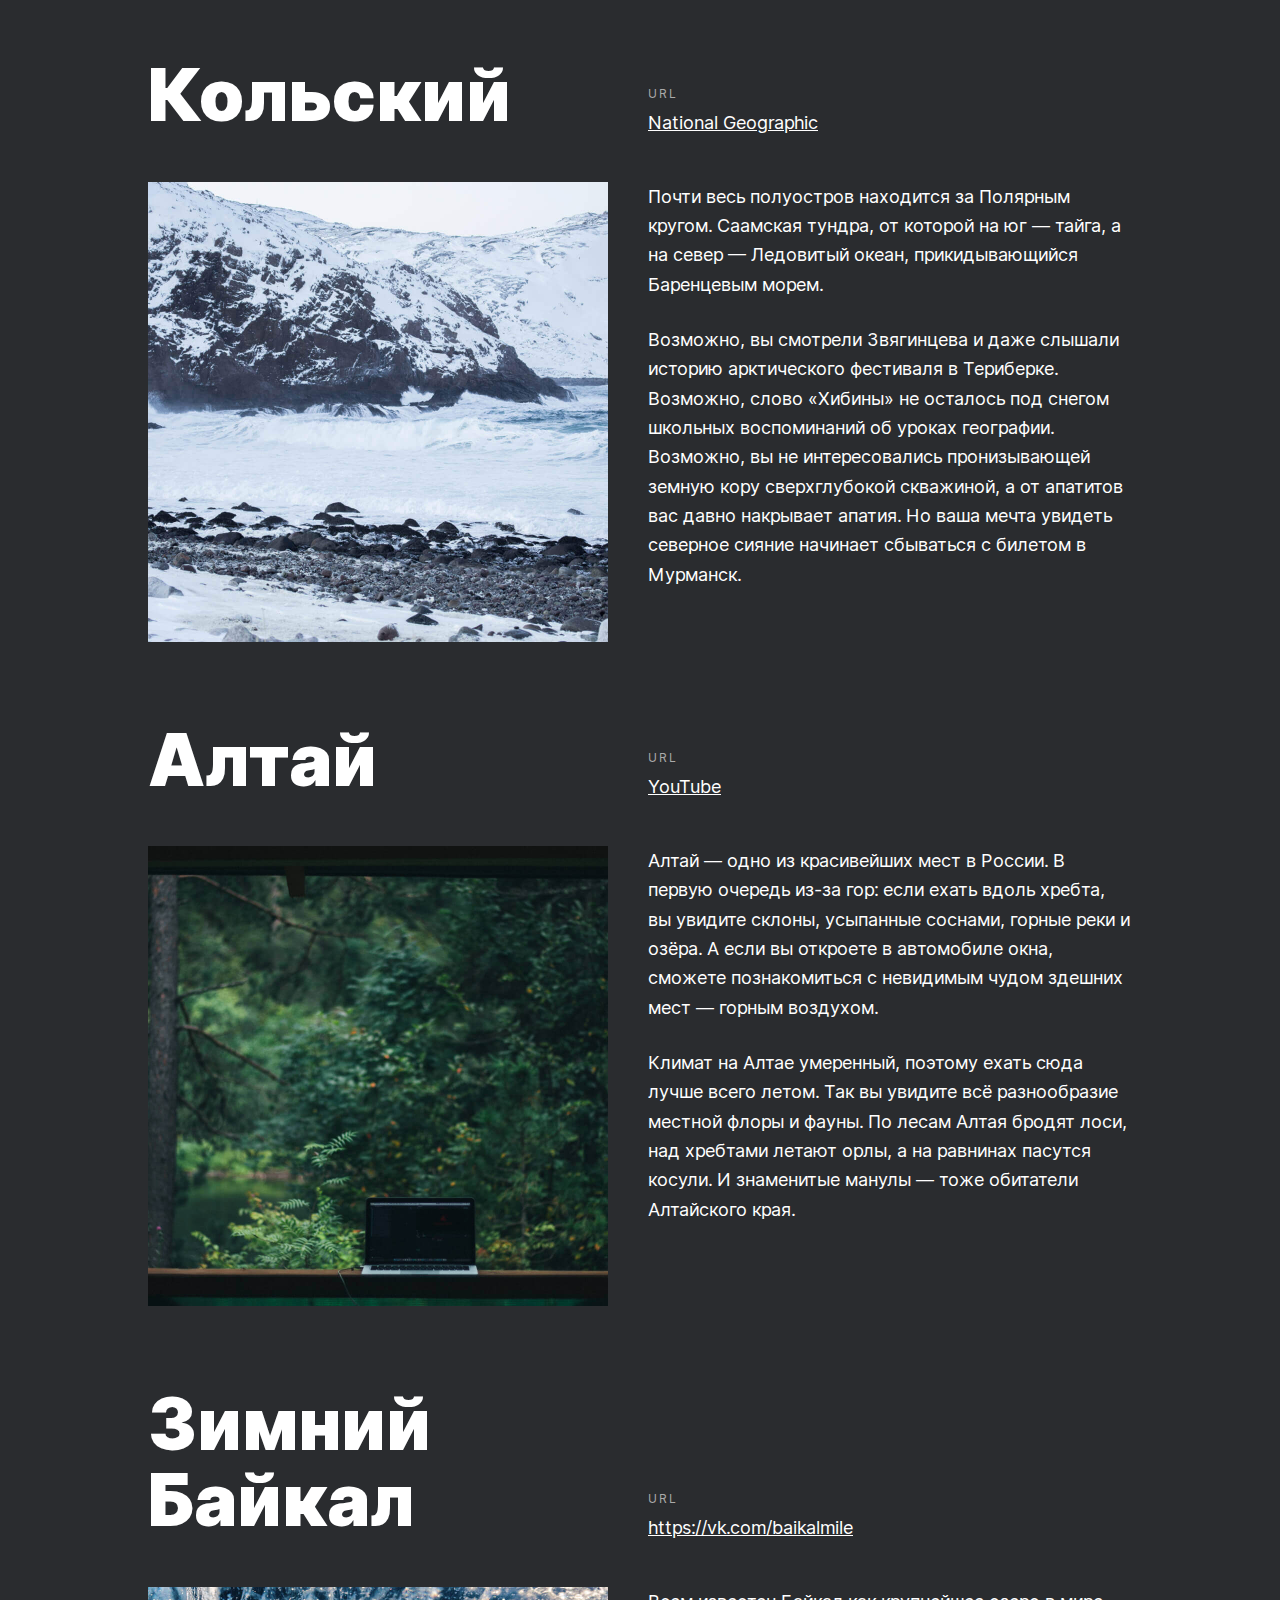
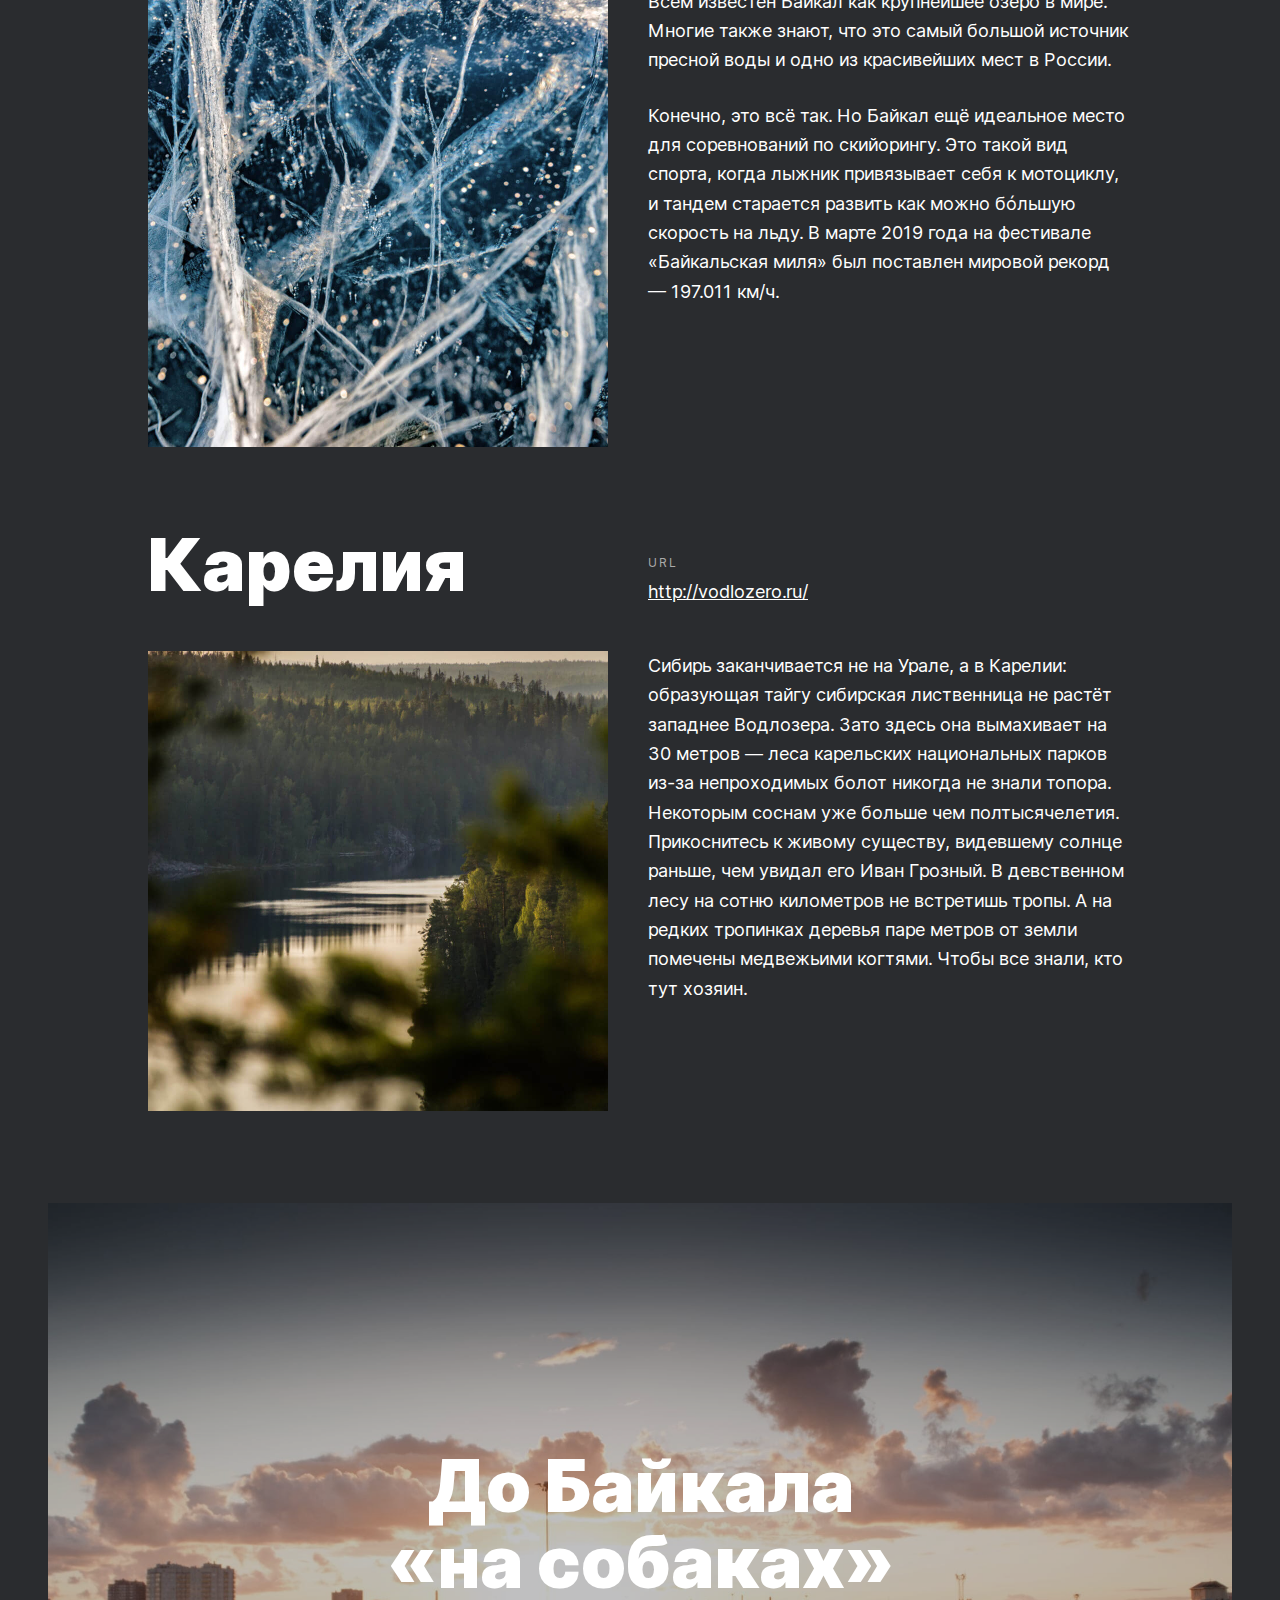
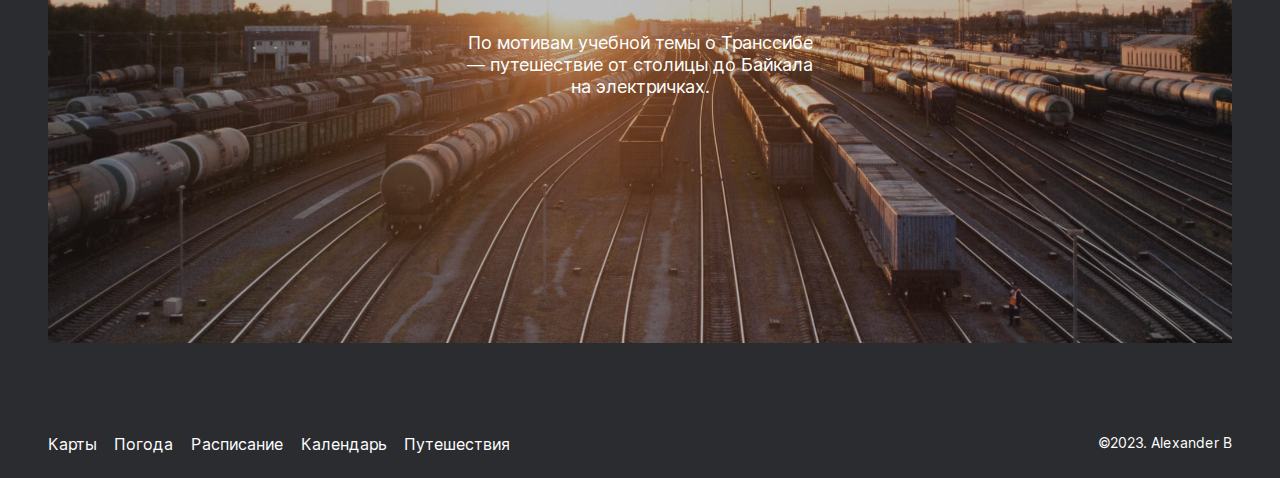
==== commit 9a0d4713: "Finished" ====
--- a/index.html
+++ b/index.html
@@ -11,7 +11,6 @@
 </head>
 <body class="body">
   <div class="page body__content">
-
     <header class="header page__header">
       <img src="./images/header-logo.svg" alt="Логотип заголовка в виде контура Российской Федерации" class="logo header__logo">
         <ul class="header__langs">
@@ -23,14 +22,12 @@
     <main class="sections page__sections">
 
       <section class="lead sections__lead">
-
         <h2 class="lead__title">Путешествия по&nbsp;России</h2>
         <p class="lead__subtitle">Настоящая&nbsp;страна&nbsp;не&nbsp;в&nbsp;выпусках новостей,&nbsp;а&nbsp;здесь.</p>
         <figure class="lead__figure">
           <img src="./images/lead-polka.jpg" alt="Фотография интерьера нижнего бокового места плацкартного вагона" class="lead__image">
           <figcaption class="lead__caption">Ваша полка - верхняя</figcaption>
         </figure>
-
       </section>
 
       <section class="intro sections__intro">
@@ -49,7 +46,7 @@
       </section>
 
       <section class="photo-grid sections__photo-grid">
-        <ul class="galery">
+        <ul class="galery photo-grid__galery">
           <li class="galery__item"><img src="./images/photo-grid-train.jpg" alt="вид из окна поезда" class="galery__item-img"></li>
           <li class="galery__item"><img src="./images/photo-grid-atharva-tulsi.jpg" alt="гора в облаках" class="galery__item-img"></li>
           <li class="galery__item"><img src="./images/photo-grid-tuman.jpg" alt="волк на стоге сена" class="galery__item-img"></li>
@@ -67,19 +64,89 @@
       </section>
 
       <section class="places sections__places">
-
+        <article class="place-grid places__place-grid">
+          <h2 class="place-grid__title">Куршская коса</h2>
+          <div class="place-grid__website">
+            <p class="place-grid__website-url-heading ">URL</p>
+            <a href="http://park-kosa.ru" class="place-grid__website-link " target="_blank">park-kosa.ru</a>
+          </div>
+          <img src="./images/place-kosa.jpg" alt="Мелководье морского побережья в облачную погоду" class="place-grid__image">
+          <div class="place-grid__description">
+            <p class="place-grid__paragraph">Здесь, посреди лесов и песчаных дюн, вы сможете увидеть два водных горизонта — спокойного Куршского залива с одной стороны и подёрнутого рябью волн Балтийского моря с другой. Уникальная природная зона на краю российского анклава.</p>
+            <p class="place-grid__paragraph">На этом Калининградская область не заканчивается. Для путешественника и исследователя там же по соседству — самая западная точка России, Балтийская коса, — и немецкое наследие россыпи небольших приморских городов. Атмосфера здешних мест исключает суету, окуная в спокойствие природы и запах стального, прохладного моря.</p>
+          </div>
+        </article>
+        <article class="place-grid places__place-grid">
+          <h2 class="place-grid__title">Кольский</h2>
+          <div class="place-grid__website">
+            <p class="place-grid__website-url-heading">URL</p>
+            <a href="https://yourshot.nationalgeographic.com/photos/?keywords=kolskiy" class="place-grid__website-link" target="_blank">National Geographic</a>
+          </div>
+          <img src="./images/place-kolsky.jpg" alt="Заснеженные сопки" class="place-grid__image">
+          <div class="place-grid__description">
+            <p class="place-grid__paragraph ">Почти весь полуостров находится за Полярным кругом. Саамская тундра, от которой на юг — тайга, а на север — Ледовитый океан, прикидывающийся Баренцевым морем.</p>
+            <p class="place-grid__paragraph ">Возможно, вы смотрели Звягинцева и даже слышали историю арктического фестиваля в Териберке. Возможно, слово «Хибины» не осталось под снегом школьных воспоминаний об уроках географии. Возможно, вы не интересовались пронизывающей земную кору сверхглубокой скважиной, а от апатитов вас давно накрывает апатия. Но ваша мечта увидеть северное сияние начинает сбываться с билетом в Мурманск.</p>
+          </div>
+        </article>
+        <article class="place-grid places__place-grid">
+          <h2 class="place-grid__title ">Алтай</h2>
+          <div class="place-grid__website">
+            <p class="place-grid__website-url-heading ">URL</p>
+            <a href="https://www.youtube.com/watch?v=7ZEsoV7kWAQ" class="place-grid__website-link " target="_blank">YouTube</a>
+          </div>
+          <img src="./images/place-altai.jpg" alt="Вид с террасы в зелень смешенного леса" class="place-grid__image">
+          <div class="place-grid__description">
+            <p class="place-grid__paragraph ">Алтай — одно из красивейших мест в России. В первую очередь из-за гор: если ехать вдоль хребта, вы увидите склоны, усыпанные соснами, горные реки и озёра. А если вы откроете в автомобиле окна, сможете познакомиться с невидимым чудом здешних мест — горным воздухом.</p>
+            <p class="place-grid__paragraph ">Климат на Алтае умеренный, поэтому ехать сюда лучше всего летом. Так вы увидите всё разнообразие местной флоры и фауны. По лесам Алтая бродят лоси, над хребтами летают орлы, а на равнинах пасутся косули. И знаменитые манулы — тоже обитатели Алтайского края.</p>
+          </div>
+        </article>
+        <article class="place-grid places__place-grid">
+          <h2 class="place-grid__title ">Зимний Байкал</h2>
+          <div class="place-grid__website">
+            <p class="place-grid__website-url-heading ">URL</p>
+            <a href="https://vk.com/baikalmile" class="place-grid__website-link " target="_blank">https://vk.com/baikalmile</a>
+          </div>
+          <img src="./images/place-winter-baikal.jpg" alt="Прозрачный лед озера" class="place-grid__image">
+          <div class="place-grid__description">
+            <p class="place-grid__paragraph ">Всем известен Байкал как крупнейшее озеро в мире. Многие также знают, что это самый большой источник пресной воды и одно из красивейших мест в России.</p>
+            <p class="place-grid__paragraph ">Конечно, это всё так. Но Байкал ещё идеальное место для соревнований по скийорингу. Это такой вид спорта, когда лыжник привязывает себя к мотоциклу, и тандем старается развить как можно бóльшую скорость на льду. В марте 2019 года на фестивале «Байкальская миля» был поставлен мировой рекорд — 197.011 км/ч.</p>
+          </div>
+        </article>
+        <article class="place-grid places__place-grid">
+          <h2 class="place-grid__title ">Карелия</h2>
+          <div class="place-grid__website">
+            <p class="place-grid__website-url-heading ">URL</p>
+            <a href="http://vodlozero.ru/" class="place-grid__website-link " target="_blank">http://vodlozero.ru/</a>
+          </div>
+          <img src="./images/place-karelia.jpg" alt="Вид на реку в лесу сквозь ветви деревьев" class="place-grid__image">
+          <div class="place-grid__description">
+            <p class="place-grid__paragraph ">Сибирь заканчивается не на Урале, а в Карелии: образующая тайгу сибирская лиственница не растёт западнее Водлозера. Зато здесь она вымахивает на 30 метров — леса карельских национальных парков из-за непроходимых болот никогда не знали топора. Некоторым соснам уже больше чем полтысячелетия. Прикоснитесь к живому существу, видевшему солнце раньше, чем увидал его Иван Грозный. В девственном лесу на сотню километров не встретишь тропы. А на редких тропинках деревья паре метров от земли помечены медвежьими когтями. Чтобы все знали, кто тут хозяин.</p>
+          </div>
+        </article>
+      </section>
       </section>
 
       <section class="cover sections__cover">
-
+        <a href="https://stampsy.com/na-elektrichkakh-do-baikala" class="cover__link" target="_blank">
+          <h2 class="cover__title main-text">До Байкала <q>на&nbsp;собаках</q></h2>
+          <p class="cover__subtitle main-text">По мотивам учебной темы о&nbsp;Транссибе — путешествие от&nbsp;столицы&nbsp;до&nbsp;Байкала на&nbsp;электричках.</p>
+        </a>
       </section>
 
     </main>
 
     <footer class="footer page__footer">
-
+      <nav>
+        <ul class="footer__list">
+          <li><a href="https://yandex.ru/maps" class="footer__link" target="_blank">Карты</a></li>
+          <li><a href="https://yandex.ru/pogoda" class="footer__link" target="_blank">Погода</a></li>
+          <li><a href="https://rasp.yandex.ru" class="footer__link" target="_blank">Расписание</a></li>
+          <li><a href="https://calendar.yandex.ru" class="footer__link" target="_blank">Календарь</a></li>
+          <li><a href="https://travel.yandex.ru" class="footer__link" target="_blank">Путешествия</a></li>
+        </ul>
+      </nav>
+      <p class="footer__copyright">&copy;2023. Alexander B</p>
     </footer>
-
   </div>
 </body>
 </html>
--- a/pages/index.css
+++ b/pages/index.css
@@ -22,7 +22,6 @@
 @import url(../blocks/lead/__image/lead__image.css);
 @import url(../blocks/lead/__caption/lead__caption.css);
 
-
 @import url(../blocks/intro/intro.css);
 @import url(../blocks/sections/__intro/sections__intro.css);
 
@@ -33,25 +32,34 @@
 @import url(../blocks/intro/__list-item/intro__list-item.css);
 @import url(../blocks/intro/__number/intro__number.css);
 
-
-
-/* @import url(../blocks/photo-grid/photo-grid.css);
+@import url(../blocks/photo-grid/photo-grid.css);
 @import url(../blocks/sections/__photo-grid/sections__photo-grid.css);
 @import url(../blocks/photo-grid/photo-grid.css);
+@import url(../blocks/photo-grid/__galery/photo-grid__galery.css);
 @import url(../blocks/galery/galery.css);
-@import url(../blocks/galery/__item-img/galery__item-img.css); */
-
+@import url(../blocks/galery/__item-img/galery__item-img.css);
 
 @import url(../blocks/places/places.css);
 @import url(../blocks/sections/__places/sections__places.css);
 
+@import url(../blocks/place-grid/place-grid.css);
+@import url(../blocks/places/__place-grid/places__place-grid.css);
+@import url(../blocks/place-grid/__title/place-grid__title.css);
+@import url(../blocks/place-grid/__website/place-grid__website.css);
+@import url(../blocks/place-grid/__website-url-heading/place-grid__website-url-heading.css);
+@import url(../blocks/place-grid/__website-link/place-grid__website-link.css);
+@import url(../blocks/place-grid/__description/place-grid__description.css);
+@import url(../blocks/place-grid/__paragraph/place-grid__paragraph.css);
+@import url(../blocks/place-grid/__image/place-grid__image.css);
+
 @import url(../blocks/cover/cover.css);
 @import url(../blocks/sections/__cover/sections__cover.css);
-
-
-
-
-
+@import url(../blocks/cover/__link/cover__link.css);
+@import url(../blocks/cover/__title/cover__title.css);
+@import url(../blocks/cover/__subtitle/cover__subtitle.css);
 
 @import url(../blocks/footer/footer.css);
 @import url(../blocks/page/__footer/page__footer.css);
+@import url(../blocks/footer/__list/footer__list.css);
+@import url(../blocks/footer/__link/footer__link.css);
+@import url(../blocks/footer/__copyright/footer__copyright.css);
